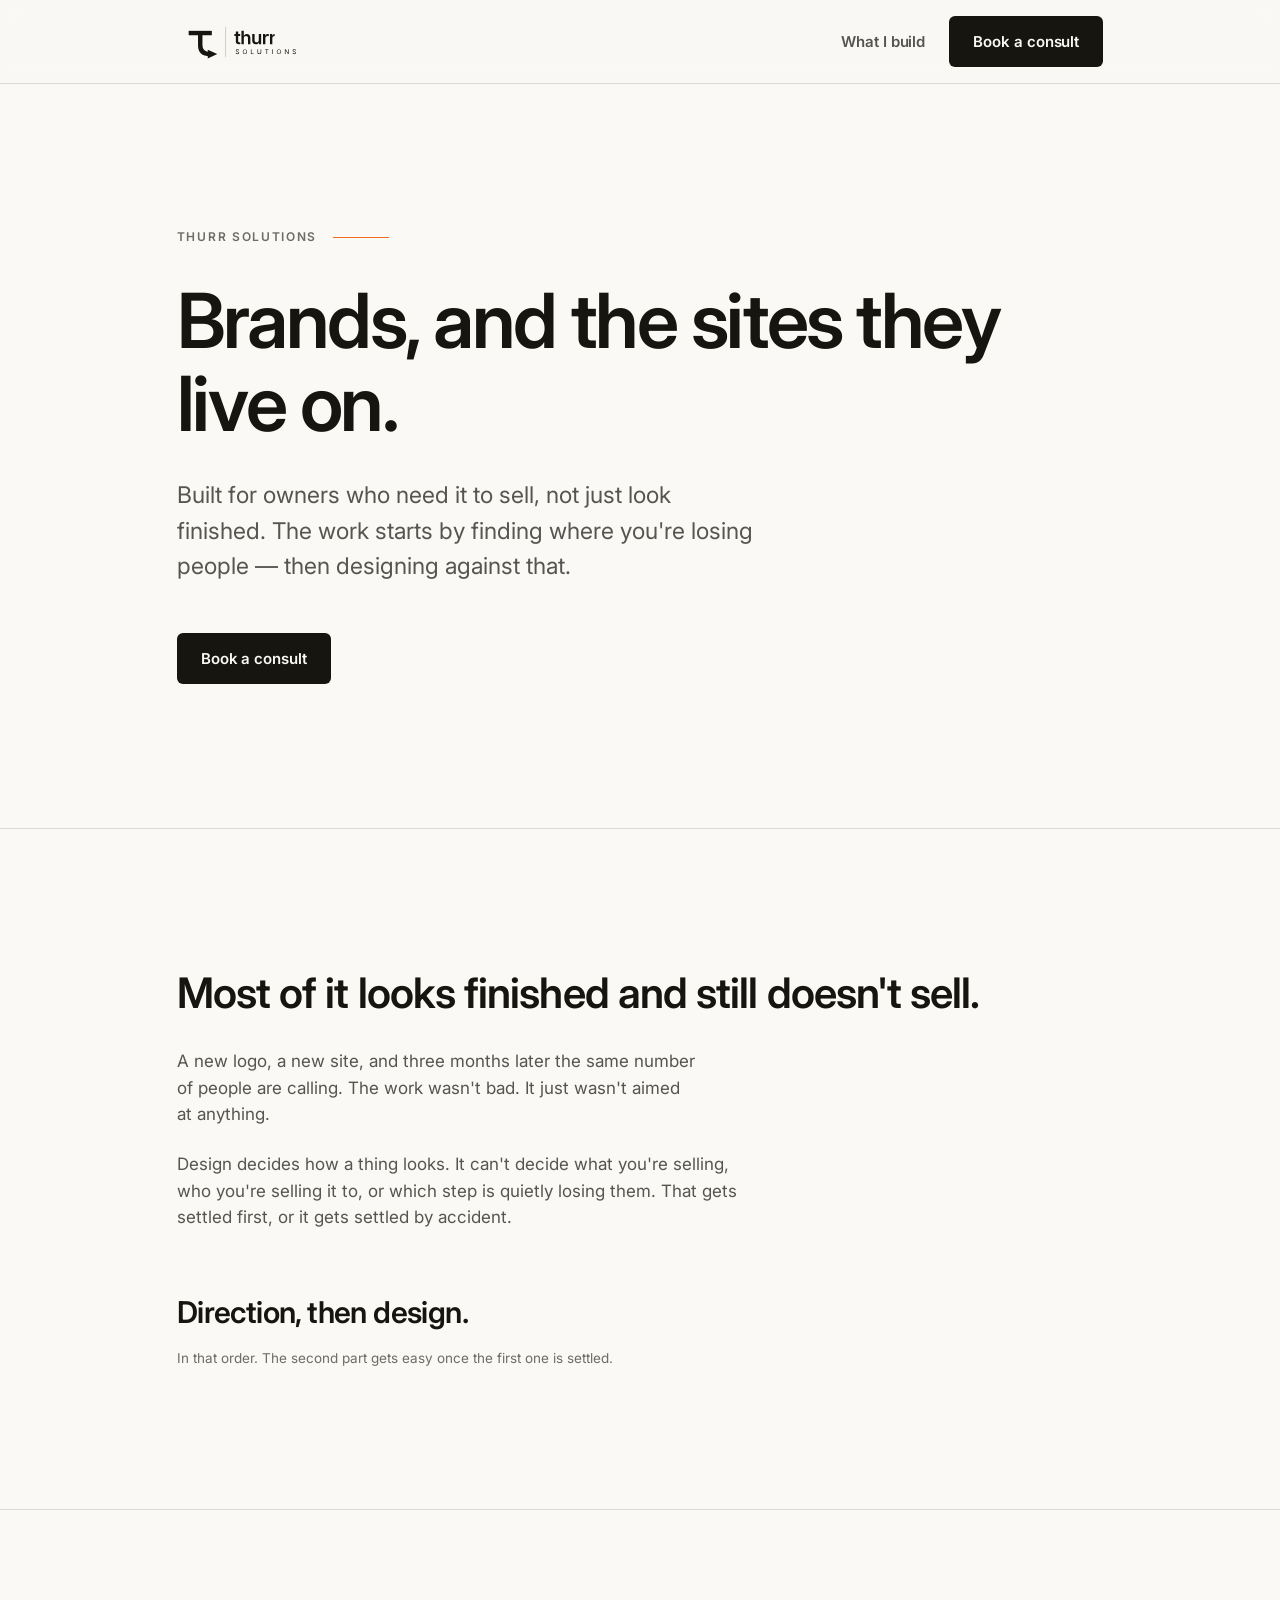
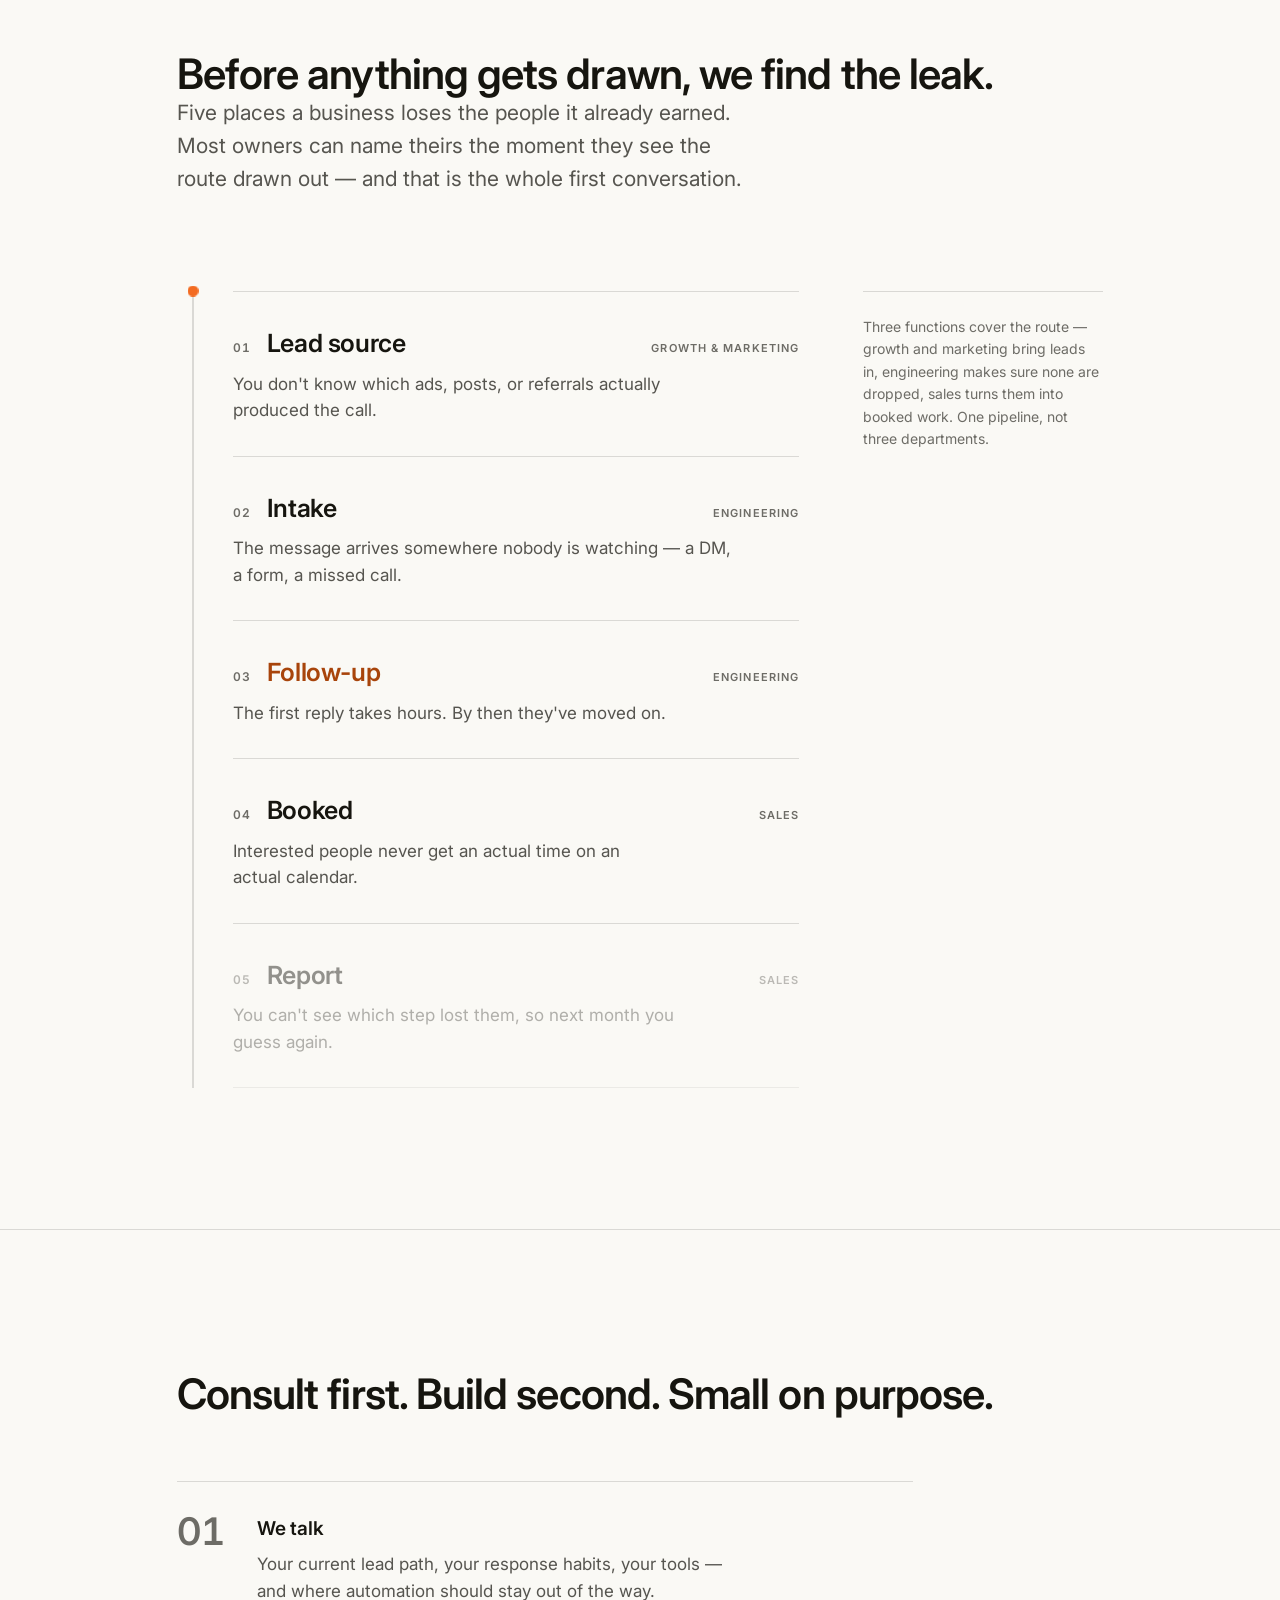
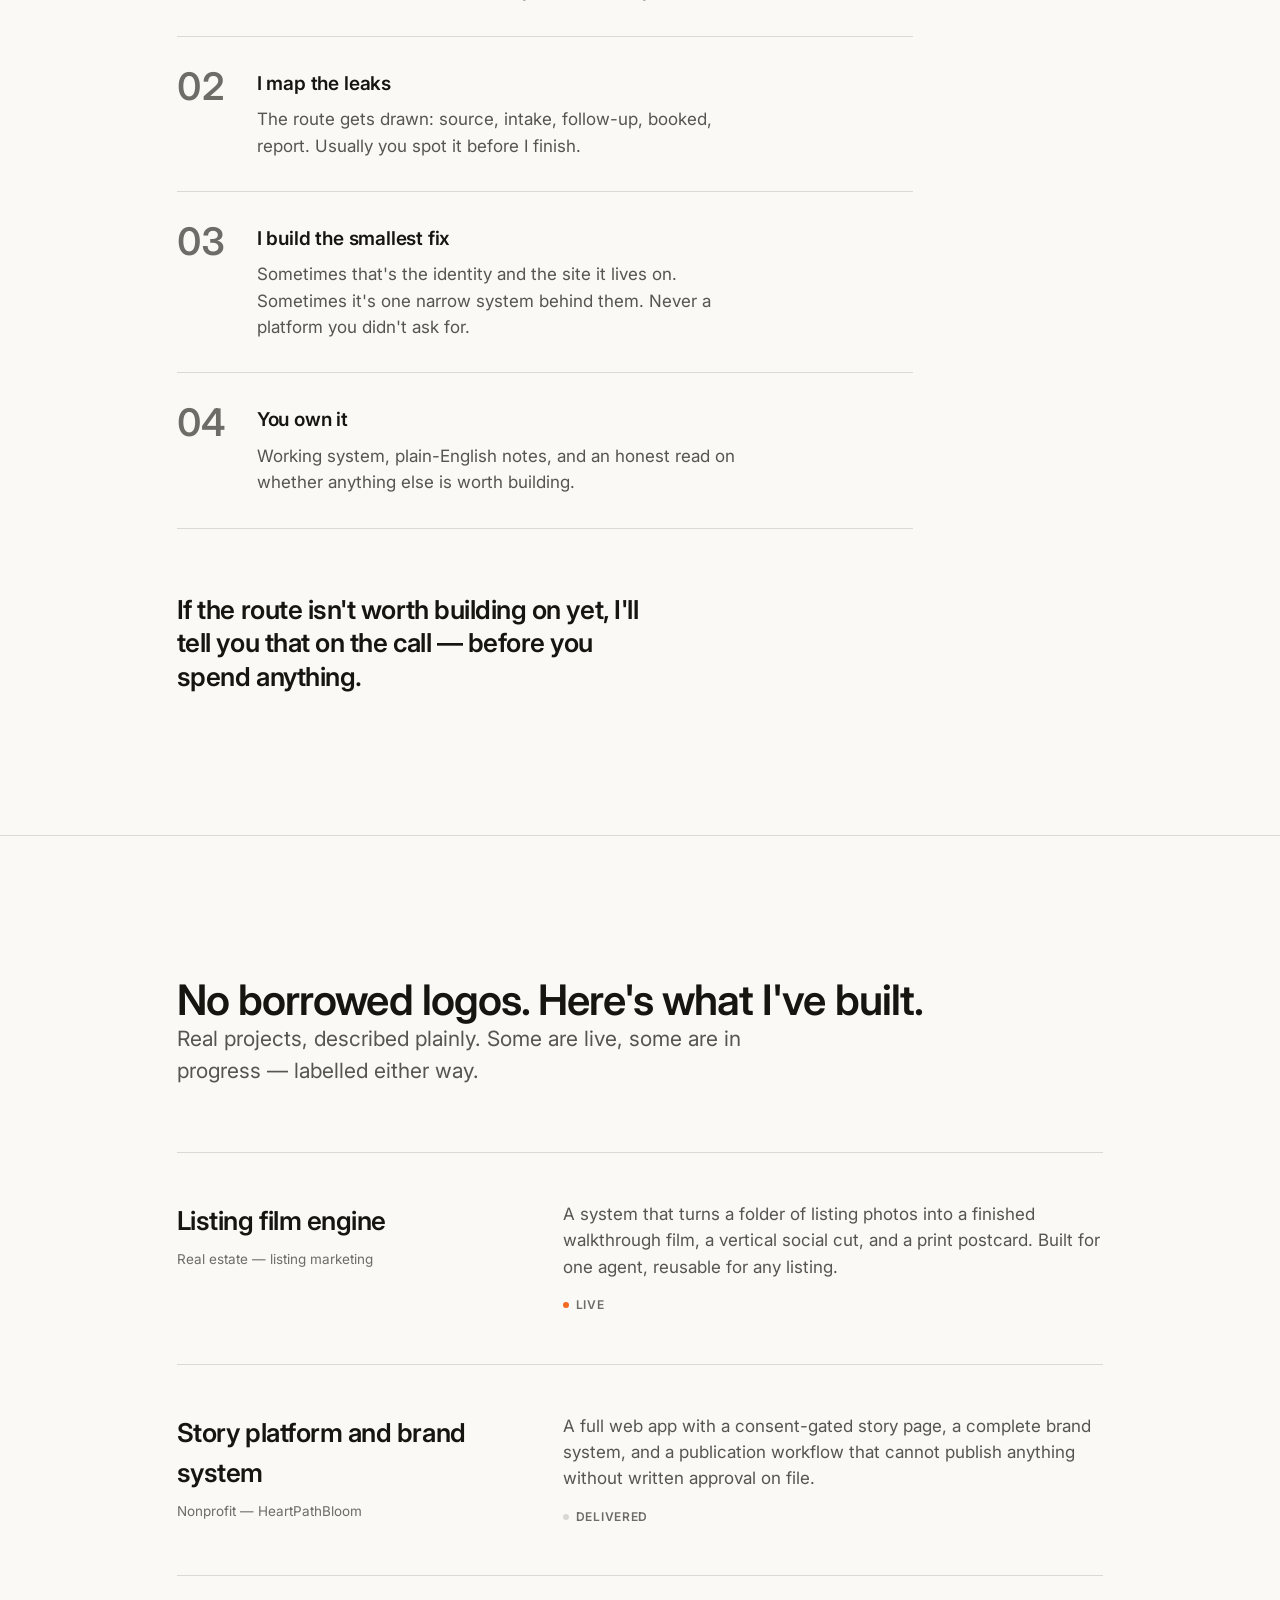
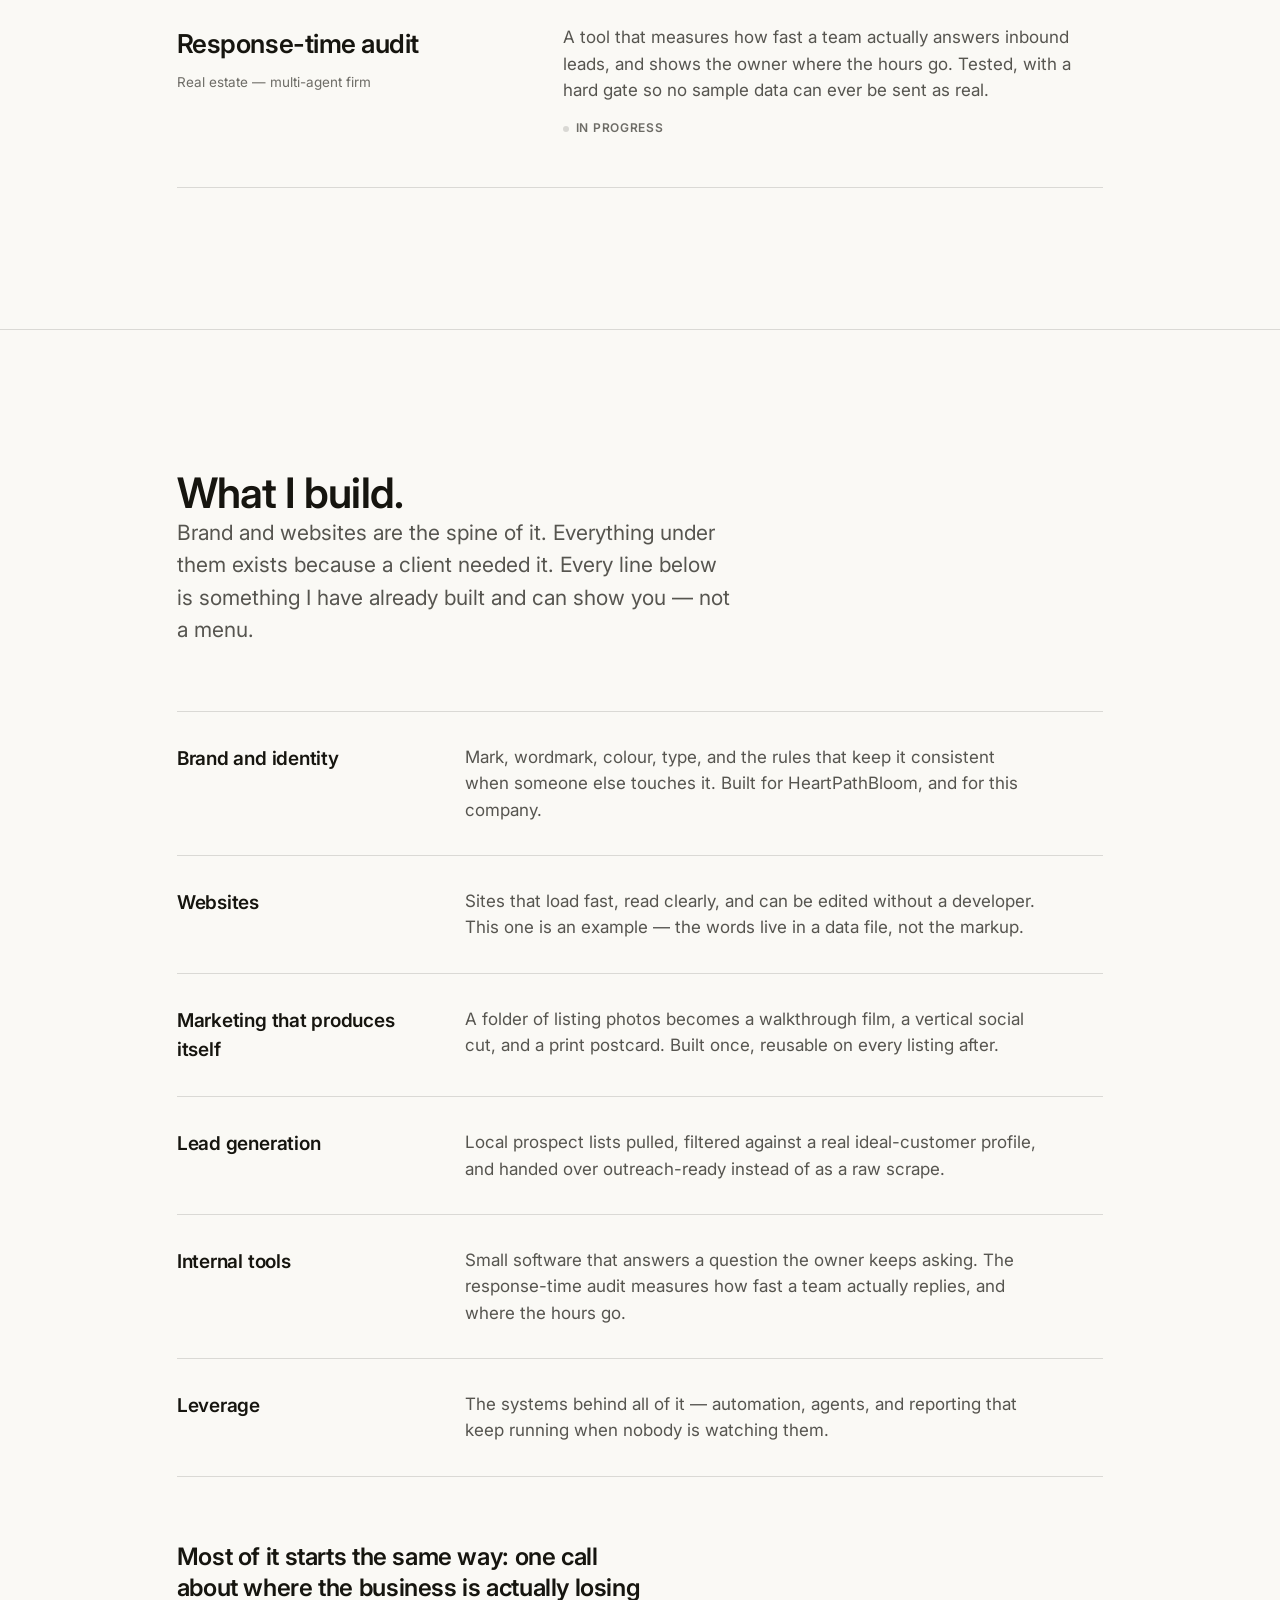
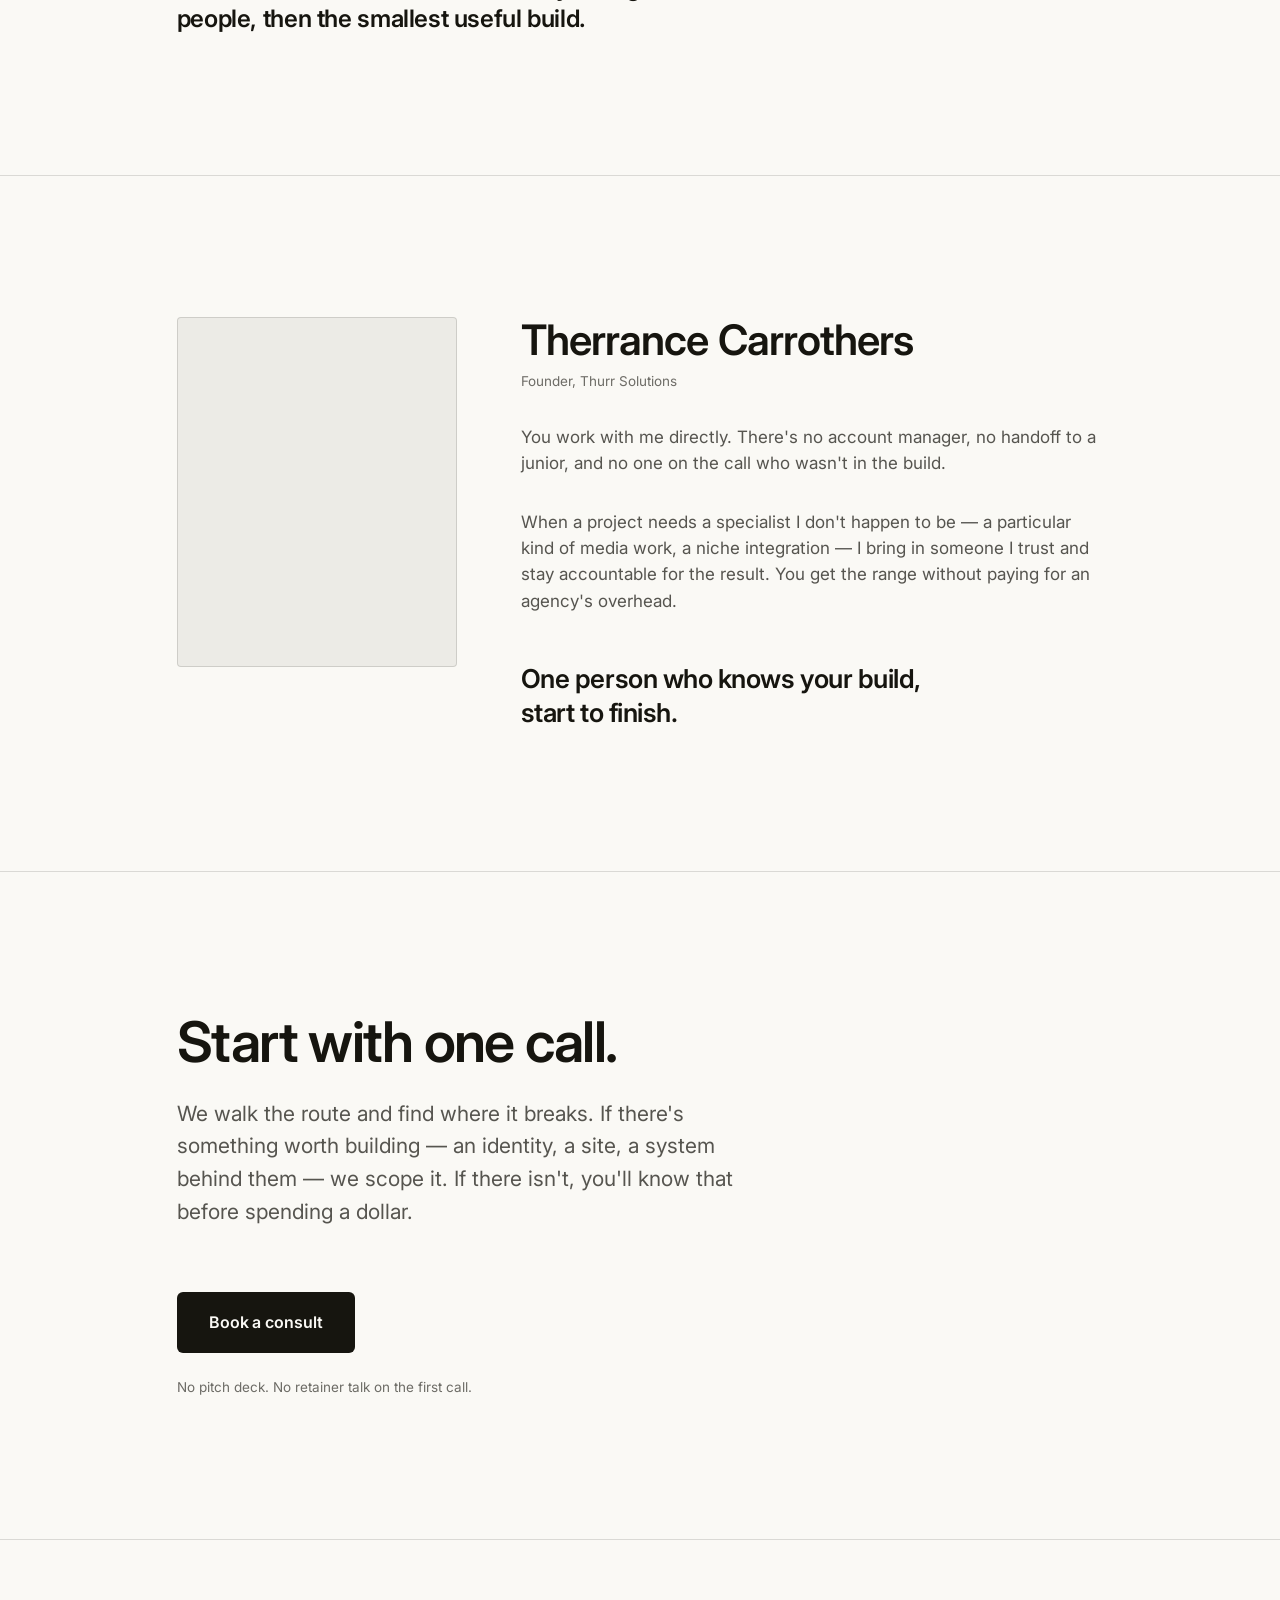
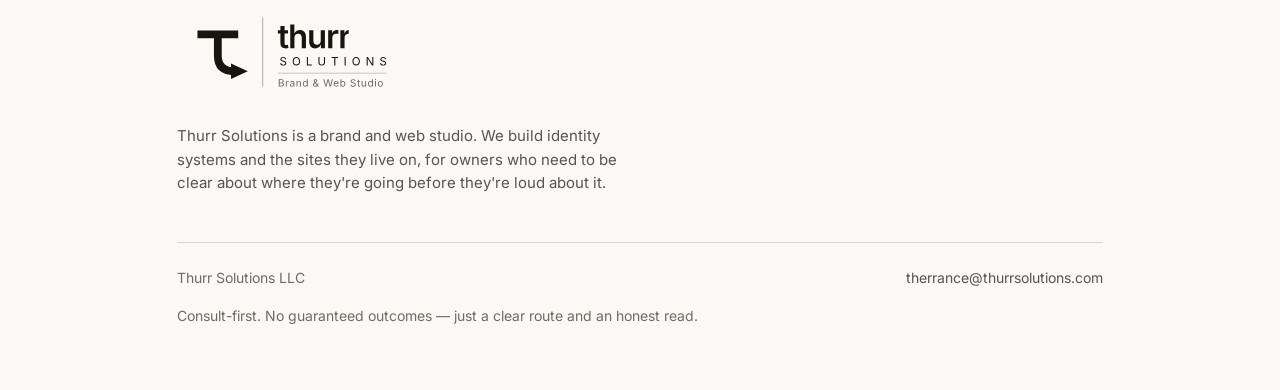
==== index.html @ 7f929ff6 "A11Y + fixes: descriptor opacity, clay text token, portrait placeholder, reveal failsafe Co-Authored" ====
<!doctype html>
<html lang="en">
<head>
<meta charset="utf-8">
<meta name="viewport" content="width=device-width, initial-scale=1">
<title>Thurr Solutions — brand and web studio</title>
<meta name="description" content="We build identity systems and the sites they live on, for owners who need it to sell rather than just look finished. Consult first: we find where the business is losing people, then design against that.">

<link rel="icon" href="assets/favicon.svg" type="image/svg+xml">
<link rel="alternate icon" href="assets/favicon-32.png">
<link rel="apple-touch-icon" href="assets/apple-touch-icon.png">

<meta property="og:title" content="Thurr Solutions">
<meta property="og:description" content="Brands, and the sites they live on. Built for owners who need it to sell, not just look finished.">
<meta property="og:type" content="website">
<meta property="og:url" content="https://thurrsolutions.com">

<link rel="preconnect" href="https://fonts.googleapis.com">
<link rel="preconnect" href="https://fonts.gstatic.com" crossorigin>
<link href="https://fonts.googleapis.com/css2?family=Inter:wght@400;600&amp;display=swap" rel="stylesheet">
<link rel="stylesheet" href="styles.css">
</head>
<body>

<div class="rail" id="rail" aria-hidden="true"></div>

<header class="site-header">
  <div class="wrap">
    <a href="#top" aria-label="Thurr Solutions home">
      <img src="assets/lockup-horizontal.svg" alt="Thurr Solutions">
    </a>
    <nav class="site-nav">
      <a class="nav-link" href="#range">What I build</a>
      <a class="btn" id="nav-cta" href="/consult.html">Book a consult</a>
    </nav>
  </div>
</header>

<main id="top">

  <!-- 1 — HOOK. Above the fold: visible immediately, never gated on motion. -->
  <section class="hook" id="hook">
    <div class="wrap">
      <p class="kicker" id="hook-kicker"></p>
      <h1 class="display" id="hook-headline"></h1>
      <p class="lede" id="hook-sub"></p>
      <a class="btn" id="hook-cta" href="/consult.html"></a>
    </div>
  </section>

  <!-- 2 — COST -->
  <section id="cost">
    <div class="wrap">
      <h2 class="h2 r-fade"></h2>
      <div class="prose" id="cost-body"></div>
      <p class="pull r-fade"></p>
      <p class="pull-note caption r-fade"></p>
    </div>
  </section>

  <!-- 3 — THE ROUTE. Signature interaction: a lead travels the stages and stalls. -->
  <section id="map">
    <div class="wrap">
      <h2 class="h2 r-fade"></h2>
      <p class="lede r-fade" id="map-sub"></p>

      <!-- Editorial device 5, per BrandKit/STUDIO/REFERENCE-EDITORIAL.md: the lens
           runs as a margin note beside the route on wide screens, and falls back
           above it on narrow ones. -->
      <div class="route-spread">
      <div class="route" id="route">
        <div class="route-track" aria-hidden="true">
          <div class="route-line"></div>
          <div class="route-dot" id="dot"><span class="dot-label" id="dot-label"></span></div>
        </div>
        <ol class="stages" id="stages"></ol>
      </div>
        <aside class="lens r-fade" id="map-lens"></aside>
      </div>
    </div>
  </section>

  <!-- 4 — PROCESS. A real sequence, so numbers earn their place. Not cards. -->
  <section id="process">
    <div class="wrap">
      <h2 class="h2 r-fade"></h2>
      <ol class="steps" id="steps"></ol>
      <p class="honest r-fade"></p>
    </div>
  </section>

  <!-- 5 — PROOF. Editorial list, not a card grid. -->
  <section id="proof">
    <div class="wrap">
      <h2 class="h2 r-fade"></h2>
      <p class="lede r-fade" id="proof-sub"></p>
      <div class="proofs" id="proofs"></div>
    </div>
  </section>


  <!-- 5b — RANGE. Definition rows, not a services card grid. -->
  <section id="range">
    <div class="wrap">
      <h2 class="h2 r-fade"></h2>
      <p class="lede r-fade" id="range-sub"></p>
      <dl class="range" id="range-list"></dl>
      <p class="range-close r-fade"></p>
    </div>
  </section>

  <!-- 6 — WHO -->
  <section id="who">
    <div class="wrap">
      <div class="who-grid">
        <div class="portrait r-fade" id="portrait"></div>
        <div id="who-body"></div>
      </div>
    </div>
  </section>

  <!-- 7 — BOOK -->
  <section class="book" id="book">
    <div class="wrap">
      <h2 class="display-sm r-fade"></h2>
      <p class="lede r-fade" id="book-body"></p>
      <a class="btn btn-lg r-fade" id="book-cta" href="#"></a>
      <p class="reassure caption r-fade"></p>
    </div>
  </section>

</main>

<footer class="site-footer">
  <div class="wrap">
    <img class="footer-mark" src="assets/lockup-horizontal-descriptor.svg"
         alt="Thurr Solutions — Brand &amp; Web Studio" width="232" height="97">
    <p class="footer-boiler" id="f-boiler"></p>
    <div class="footer-meta">
      <span id="f-line"></span>
      <a id="f-email" href="#"></a>
      <span id="f-note"></span>
    </div>
  </div>
</footer>

<script type="module" src="main.js"></script>
</body>
</html>
---- styles.css ----
/* ============================================================
   Thurr Solutions — built on _ControlPlane/BrandKit/STUDIO/DESIGN-SYSTEM.md
   Ink leads. Clay is a single accent. Every spacing value is a multiple of 8.
   ============================================================ */

:root {
  --ink: #16150f;
  --paper: #faf9f5;
  --clay: #f36b21;
  /* Clay is 2.87:1 on paper — it fails AA at every text size. --clay stays the
     fill, mark and rule colour; --clay-text is the only clay allowed to BE text
     on paper (5.70:1). On an ink plate the reverse holds: --clay reads 6.04:1
     there and --clay-text drops to 3.05:1, so do not swap these on dark. */
  --clay-text: #A8440B;

  --ink-72: rgba(22, 21, 15, 0.72);
  --ink-62: rgba(22, 21, 15, 0.62);  /* 5.02:1 on paper — clears WCAG AA for 12px text */
  --ink-14: rgba(22, 21, 15, 0.14);
  --ink-06: rgba(22, 21, 15, 0.06);

  --font: "Inter", "Helvetica Neue", Arial, sans-serif;

  --s1: 8px;  --s2: 16px; --s3: 24px; --s4: 32px;
  --s6: 48px; --s8: 64px; --s12: 96px; --s16: 128px;

  --measure: 36rem;               /* ~70ch */
  --edge: clamp(24px, 6vw, 96px);

  --ease: cubic-bezier(0.16, 1, 0.3, 1);   /* ease-out-expo */

  --z-rail: 60;
  --z-header: 50;
}

*, *::before, *::after { box-sizing: border-box; }

html { scroll-behavior: smooth; }
@media (prefers-reduced-motion: reduce) { html { scroll-behavior: auto; } }

body {
  margin: 0;
  background: var(--paper);
  color: var(--ink);
  font-family: var(--font);
  font-size: 17px;
  line-height: 1.55;
  -webkit-font-smoothing: antialiased;
  font-feature-settings: "kern" 1, "liga" 1;
}

h1, h2, h3 { margin: 0; line-height: 1.1; font-weight: 600; text-wrap: balance; }
p { margin: 0; text-wrap: pretty; }
a { color: inherit; }
ol { margin: 0; padding: 0; list-style: none; }

/* ---------- type ---------- */
.display {
  font-size: clamp(38px, 6.4vw, 76px);
  letter-spacing: -0.032em;
  white-space: pre-line;
}
.display-sm { font-size: clamp(32px, 5vw, 56px); letter-spacing: -0.028em; }
.h2 { font-size: clamp(27px, 3.8vw, 42px); letter-spacing: -0.022em; }
.lede { font-size: clamp(18px, 2vw, 21px); color: var(--ink-72); max-width: var(--measure); }
.prose { max-width: var(--measure); color: var(--ink-72); }
.prose p + p { margin-top: var(--s3); }
.caption { font-size: 13.5px; color: var(--ink-62); }

/* The ONE kicker on the page. Brand, not section scaffolding. */
.kicker {
  font-size: 12px; font-weight: 600; letter-spacing: 0.14em;
  text-transform: uppercase; color: var(--ink-62);
  display: flex; align-items: center; gap: var(--s2);
  margin-bottom: var(--s4);
}
.kicker::after { content: ""; height: 1px; width: 56px; background: var(--clay); }

/* ---------- layout ---------- */
.wrap { max-width: 1080px; margin: 0 auto; padding-inline: var(--edge); }
section { padding-block: clamp(80px, 11vw, 152px); }
section + section { border-top: 1px solid var(--ink-14); }

/* ---------- header ---------- */
.site-header {
  position: sticky; top: 0; z-index: var(--z-header);
  background: color-mix(in srgb, var(--paper) 86%, transparent);
  backdrop-filter: blur(10px);
  border-bottom: 1px solid var(--ink-14);
}
.site-header .wrap {
  display: flex; align-items: center; justify-content: space-between;
  padding-block: var(--s2);
}
/* Lockup minimum is 120px wide per brand-guidelines; height follows the ratio. */
.site-header img { width: 132px; height: auto; display: block; }
.site-nav { display: flex; align-items: center; gap: var(--s3); }
.nav-link {
  font-size: 15px; font-weight: 600; letter-spacing: -0.005em;
  text-decoration: none; color: var(--ink-72);
  transition: color 0.2s var(--ease);
}
.nav-link:hover { color: var(--ink); }
/* Below 560px the label crowds the lockup; the CTA alone is the priority. */
@media (max-width: 560px) { .nav-link { display: none; } }
@media (max-width: 480px) { .site-header img { width: 120px; } }

/* ---------- buttons ---------- */
.btn {
  display: inline-block;
  background: var(--ink); color: var(--paper);
  padding: 14px var(--s3);
  border-radius: 6px;
  text-decoration: none;
  font-weight: 600; font-size: 15px; letter-spacing: -0.005em;
  transition: transform 0.2s var(--ease), opacity 0.2s var(--ease);
}
.btn:hover { opacity: 0.9; transform: translateY(-1px); }
.btn-lg { padding: 18px var(--s4); font-size: 16px; }

/* ---------- 1 hook ---------- */
.hook { padding-block: clamp(88px, 16vh, 168px); border-top: none; }
.hook .display { margin-bottom: var(--s4); max-width: 18ch; }
.hook .lede { margin-bottom: var(--s6); font-size: clamp(19px, 2.3vw, 23px); }

/* ---------- 2 cost ---------- */
#cost .prose { margin-top: var(--s4); }
.pull {
  margin-top: var(--s8);
  font-size: clamp(22px, 3vw, 30px);
  font-weight: 600; letter-spacing: -0.02em; line-height: 1.25;
  max-width: 24ch;
}
.pull-note { margin-top: var(--s2); }

/* ---------- 3 the route — signature interaction ---------- */
.route { position: relative; margin-top: var(--s12); padding-left: 56px; }
.route-track { position: absolute; left: 15px; top: 0; bottom: 0; width: 2px; }
.route-line { position: absolute; inset: 0; background: var(--ink-14); }
.route-dot {
  position: absolute; left: 50%; top: 0;
  width: 11px; height: 11px; border-radius: 50%;
  background: var(--clay);
  translate: -50% -50%;
  will-change: top;
}
.dot-label {
  position: absolute; left: 20px; top: 50%; translate: 0 -50%;
  white-space: nowrap;
  font-size: 12px; font-weight: 600; letter-spacing: 0.02em;
  color: var(--clay-text);
  opacity: 0; transition: opacity 0.35s var(--ease);
}
.route-dot[data-stalled="true"] .dot-label { opacity: 1; }

.stage {
  padding-block: var(--s4);
  border-bottom: 1px solid var(--ink-14);
  opacity: 1;
  transition: opacity 0.5s var(--ease);
}
.stage:first-child { border-top: 1px solid var(--ink-14); }
/* Editorial device 5 — the margin note. Stacked by default so narrow screens and
   any layout failure still read top-to-bottom; the two-column spread is an
   enhancement that only applies where there is genuinely room for it. */
.lens {
  margin-top: var(--s3);
  max-width: 46rem;
  color: var(--ink-72);
  font-size: 16px;
  padding-top: var(--s3);
  border-top: 1px solid var(--ink-14);
}
@media (min-width: 1040px) {
  .route-spread {
    display: grid;
    grid-template-columns: minmax(0, 1fr) 15rem;
    gap: var(--s8);
    align-items: start;
  }
  .route-spread .lens {
    margin-top: var(--s12);
    font-size: 14px;
    line-height: 1.6;
    color: var(--ink-62);
    position: sticky;
    top: 96px;   /* clears the sticky header */
  }
}
.stage-head { display: flex; align-items: baseline; gap: var(--s2); flex-wrap: wrap; }
.stage .fn {
  font-size: 11px; font-weight: 600; letter-spacing: 0.1em; text-transform: uppercase;
  color: var(--ink-62); margin-left: auto; white-space: nowrap;
}
@media (max-width: 560px) { .stage .fn { margin-left: 0; width: 100%; margin-top: 2px; } }
.stage .n {
  font-size: 12px; font-weight: 600; letter-spacing: 0.08em;
  color: var(--ink-62); font-variant-numeric: tabular-nums;
}
.stage .name { font-size: clamp(20px, 2.4vw, 25px); font-weight: 600; letter-spacing: -0.015em; }
.stage .leak { margin-top: var(--s1); color: var(--ink-72); max-width: 46ch; }
.stage[data-leak="true"] .name { color: var(--clay-text); }

/* ---------- 4 process — a real sequence, so numbers earn it. Not cards. ---------- */
.steps { margin-top: var(--s8); max-width: 46rem; }
.step {
  display: grid; grid-template-columns: 3.5rem 1fr; gap: var(--s3);
  padding-block: var(--s4);
  border-top: 1px solid var(--ink-14);
  align-items: start;
}
.step:last-child { border-bottom: 1px solid var(--ink-14); }
.step .n {
  font-size: clamp(28px, 3.4vw, 38px); font-weight: 600;
  letter-spacing: -0.03em; color: var(--ink-62);   /* was --ink-14: 1.34:1, invisible to low vision */
  font-variant-numeric: tabular-nums; line-height: 0.9;
}
.step .name { font-size: 19px; font-weight: 600; letter-spacing: -0.01em; }
.step .body { margin-top: var(--s1); color: var(--ink-72); max-width: 44ch; }
.honest {
  margin-top: var(--s8);
  font-size: clamp(20px, 2.6vw, 26px); font-weight: 600;
  letter-spacing: -0.018em; line-height: 1.3; max-width: 28ch;
}

/* ---------- 5 proof — editorial rows, not a card grid ---------- */
.proofs { margin-top: var(--s8); }
.proof {
  display: grid; grid-template-columns: 1fr minmax(0, 1.6fr);
  gap: var(--s3) var(--s6);
  padding-block: var(--s6);
  border-top: 1px solid var(--ink-14);
}
.proof:last-child { border-bottom: 1px solid var(--ink-14); }
@media (max-width: 760px) { .proof { grid-template-columns: 1fr; gap: var(--s2); } }
.proof .title { font-size: clamp(21px, 2.4vw, 26px); font-weight: 600; letter-spacing: -0.018em; }
.proof .client { margin-top: var(--s1); font-size: 13.5px; color: var(--ink-62); }
.proof .body { color: var(--ink-72); max-width: 52ch; }
.proof .status {
  margin-top: var(--s2); display: inline-flex; align-items: center; gap: 7px;
  font-size: 12px; font-weight: 600; letter-spacing: 0.06em; text-transform: uppercase;
  color: var(--ink-62);
}
.proof .status::before {
  content: ""; width: 6px; height: 6px; border-radius: 50%; background: var(--ink-14);
}
.proof[data-live="true"] .status::before { background: var(--clay); }

/* ---------- 5b range — definition rows, deliberately not cards ---------- */
.range { margin-top: var(--s8); margin-bottom: 0; }
.range-row {
  display: grid; grid-template-columns: minmax(180px, 15rem) 1fr;
  gap: var(--s3) var(--s6);
  padding-block: var(--s4);
  border-top: 1px solid var(--ink-14);
}
.range-row:last-child { border-bottom: 1px solid var(--ink-14); }
@media (max-width: 760px) { .range-row { grid-template-columns: 1fr; gap: var(--s1); } }
.range-name { font-size: 19px; font-weight: 600; letter-spacing: -0.012em; margin: 0; }
.range-body { margin: 0; color: var(--ink-72); max-width: 52ch; }
.range-close {
  margin-top: var(--s8);
  font-size: clamp(19px, 2.4vw, 24px); font-weight: 600;
  letter-spacing: -0.016em; line-height: 1.3; max-width: 30ch;
}

/* ---------- 6 who ---------- */
.who-grid {
  display: grid; gap: var(--s8);
  grid-template-columns: minmax(200px, 280px) 1fr;
  align-items: start;
}
@media (max-width: 760px) { .who-grid { grid-template-columns: 1fr; gap: var(--s6); } }
.portrait {
  aspect-ratio: 4 / 5; width: 100%;
  border: 1px solid var(--ink-14); border-radius: 4px;
  background: var(--ink-06);
  display: grid; place-items: center; text-align: center;
  overflow: hidden;
}
.portrait img { width: 100%; height: 100%; object-fit: cover; display: block; }
.portrait .ph { padding: var(--s3); }
.pledge {
  margin-top: var(--s6);
  font-size: clamp(20px, 2.6vw, 26px); font-weight: 600;
  letter-spacing: -0.018em; line-height: 1.3; max-width: 24ch;
}

/* ---------- 7 book ---------- */
.book .lede { margin-top: var(--s3); }
.book .btn { margin-top: var(--s8); }
.book .reassure { margin-top: var(--s3); }

/* ---------- footer ---------- */
.site-footer {
  border-top: 1px solid var(--ink-14);
  padding-block: var(--s8);
  font-size: 14px; color: var(--ink-62);
}
/* 232px clears the 200px descriptor minimum in brand-guidelines. The header
   lockup is 132px, which is why the header uses the base lockup instead. */
.footer-mark { width: 232px; height: auto; display: block; }
.footer-boiler {
  margin-top: var(--s3);
  max-width: 52ch;
  color: var(--ink-72);
  font-size: 15px;
}
.footer-meta {
  display: flex; flex-wrap: wrap; gap: var(--s2) var(--s6);
  justify-content: space-between; align-items: baseline;
  margin-top: var(--s6);
  padding-top: var(--s3);
  border-top: 1px solid var(--ink-14);
}
.footer-meta a { color: var(--ink-72); text-decoration: none; }
.footer-meta a:hover { color: var(--ink); }

/* ============================================================
   MOTION
   Reveals ENHANCE an already-visible default: nothing is gated on
   a class unless the script is alive, so a throttled tab or a
   headless render still ships the full page. Entrances differ by
   what they reveal — a uniform fade-up everywhere is the tell.
   ============================================================ */

.motion .r-fade { opacity: 0; transform: translateY(14px); }
.motion .r-fade.in {
  opacity: 1; transform: none;
  transition: opacity 0.55s var(--ease), transform 0.55s var(--ease);
}

/* Stages never fade — the travelling dot is their motion. */
.motion .stage { opacity: 0.45; }
.motion .stage[data-seen="true"] { opacity: 1; }

/* Steps stagger within their own list. */
.motion .step { opacity: 0; transform: translateY(10px); }
.motion .step.in {
  opacity: 1; transform: none;
  transition: opacity 0.5s var(--ease), transform 0.5s var(--ease);
  transition-delay: calc(var(--i, 0) * 70ms);
}

/* Proof rows crossfade rather than slide. */
.motion .proof { opacity: 0; }
.motion .proof.in { opacity: 1; transition: opacity 0.6s var(--ease); }

.rail {
  position: fixed; left: 0; top: 0; height: 2px; width: 100%;
  background: var(--clay); z-index: var(--z-rail);
  transform: scaleX(0); transform-origin: 0 50%;
  will-change: transform;
}

@media (prefers-reduced-motion: reduce) {
  .motion .r-fade,
  .motion .step,
  .motion .proof { opacity: 1 !important; transform: none !important; transition: none !important; }
  .motion .stage { opacity: 1 !important; }
  .route-dot, .rail { display: none; }
}

/* ============================================================
   CONSULT PAGE
   ============================================================ */
.consult-page { padding-block: clamp(56px, 9vw, 104px); }
.consult-mark { display: block; margin-bottom: var(--s6); }
.consult-page .display-sm { max-width: 14ch; }
.consult-page .lede { margin-top: var(--s3); }

.consult-form { margin-top: var(--s12); max-width: 34rem; }
.field { margin-bottom: var(--s6); border: 0; padding: 0; }
.field-row { display: grid; grid-template-columns: 1fr 1fr; gap: var(--s3); }
@media (max-width: 560px) { .field-row { grid-template-columns: 1fr; gap: 0; } }

.label {
  display: block; margin-bottom: var(--s1);
  font-size: 15px; font-weight: 600; letter-spacing: -0.005em;
  padding: 0;
}
.optional { font-weight: 400; color: var(--ink-62); }
.hint { font-size: 14px; color: var(--ink-62); margin-bottom: var(--s2); max-width: 46ch; }

input[type="text"], input[type="email"], textarea {
  width: 100%; font: inherit; font-size: 16px; color: var(--ink);
  background: var(--paper);
  border: 1px solid var(--ink-14); border-radius: 6px;
  padding: 12px var(--s2);
  transition: border-color 0.15s var(--ease), box-shadow 0.15s var(--ease);
}
input::placeholder, textarea::placeholder { color: var(--ink-62); }
input:focus-visible, textarea:focus-visible {
  outline: none; border-color: var(--ink);
  box-shadow: 0 0 0 3px rgba(243, 107, 33, 0.22);
}
textarea { resize: vertical; min-height: 84px; }

/* duration — a segmented choice, not a card grid */
.choices { display: grid; }
.choice {
  display: flex; align-items: flex-start; gap: var(--s2);
  padding: var(--s3);
  border: 1px solid var(--ink-14);
  cursor: pointer;
  transition: background 0.15s var(--ease), border-color 0.15s var(--ease);
}
.choice:first-of-type { border-radius: 6px 6px 0 0; }
.choice:last-of-type { border-radius: 0 0 6px 6px; }
.choice + .choice { border-top: 0; }
.choice:hover { background: var(--ink-06); }
.choice input { margin-top: 3px; accent-color: var(--clay); width: 17px; height: 17px; }
.choice-body { display: block; }
.choice-time { display: block; font-weight: 600; font-size: 17px; }
.choice-note { display: block; font-size: 14px; color: var(--ink-72); margin-top: 2px; }
.choice:has(input:checked) { border-color: var(--ink); background: var(--ink-06); }
.choice:has(input:checked) + .choice { border-top-color: var(--ink); }
.choice:has(input:focus-visible) { box-shadow: 0 0 0 3px rgba(243, 107, 33, 0.22); }

.form-note { margin-top: var(--s3); max-width: 42ch; }
.hp { position: absolute; left: -9999px; }

/* thanks page */
.thanks { padding-block: clamp(88px, 16vh, 176px); }
.thanks .lede { margin-top: var(--s3); }
.thanks .btn { margin-top: var(--s8); }

/* booking — Google appointment schedule when configured, form until then */
.booking-slot { margin-top: var(--s12); }
.booking-frame {
  width: 100%; min-height: 640px; border: 1px solid var(--ink-14);
  border-radius: 6px; background: var(--paper);
}
@media (max-width: 560px) { .booking-frame { min-height: 720px; } }

/* booking options — one page, one link per length */
.booking-intro { margin-top: var(--s6); }
.booking-options { margin-top: var(--s6); }
.booking-option {
  display: grid;
  grid-template-columns: 5.5rem 1fr auto;
  align-items: center; gap: var(--s3);
  padding: var(--s4) var(--s3);
  border: 1px solid var(--ink-14);
  text-decoration: none; color: inherit;
  transition: background 0.15s var(--ease), border-color 0.15s var(--ease);
}
.booking-option:first-child { border-radius: 6px 6px 0 0; }
.booking-option:last-child { border-radius: 0 0 6px 6px; }
.booking-option + .booking-option { border-top: 0; }
.booking-option:hover, .booking-option:focus-visible {
  background: var(--ink-06); border-color: var(--ink); outline: none;
}
.booking-option:hover + .booking-option { border-top-color: var(--ink); }
.booking-time { font-size: 19px; font-weight: 600; letter-spacing: -0.012em; }
.booking-note { color: var(--ink-72); font-size: 15px; }
.booking-go { font-size: 14px; font-weight: 600; color: var(--ink-62); white-space: nowrap; }
.booking-option:hover .booking-go { color: var(--ink); }
.booking-option[data-recommended="true"] .booking-time { color: var(--clay-text); }
.booking-option[data-pending="true"] { cursor: pointer; }
@media (max-width: 560px) {
  .booking-option { grid-template-columns: 1fr; gap: var(--s1); padding: var(--s3); }
  .booking-go { margin-top: var(--s1); }
}
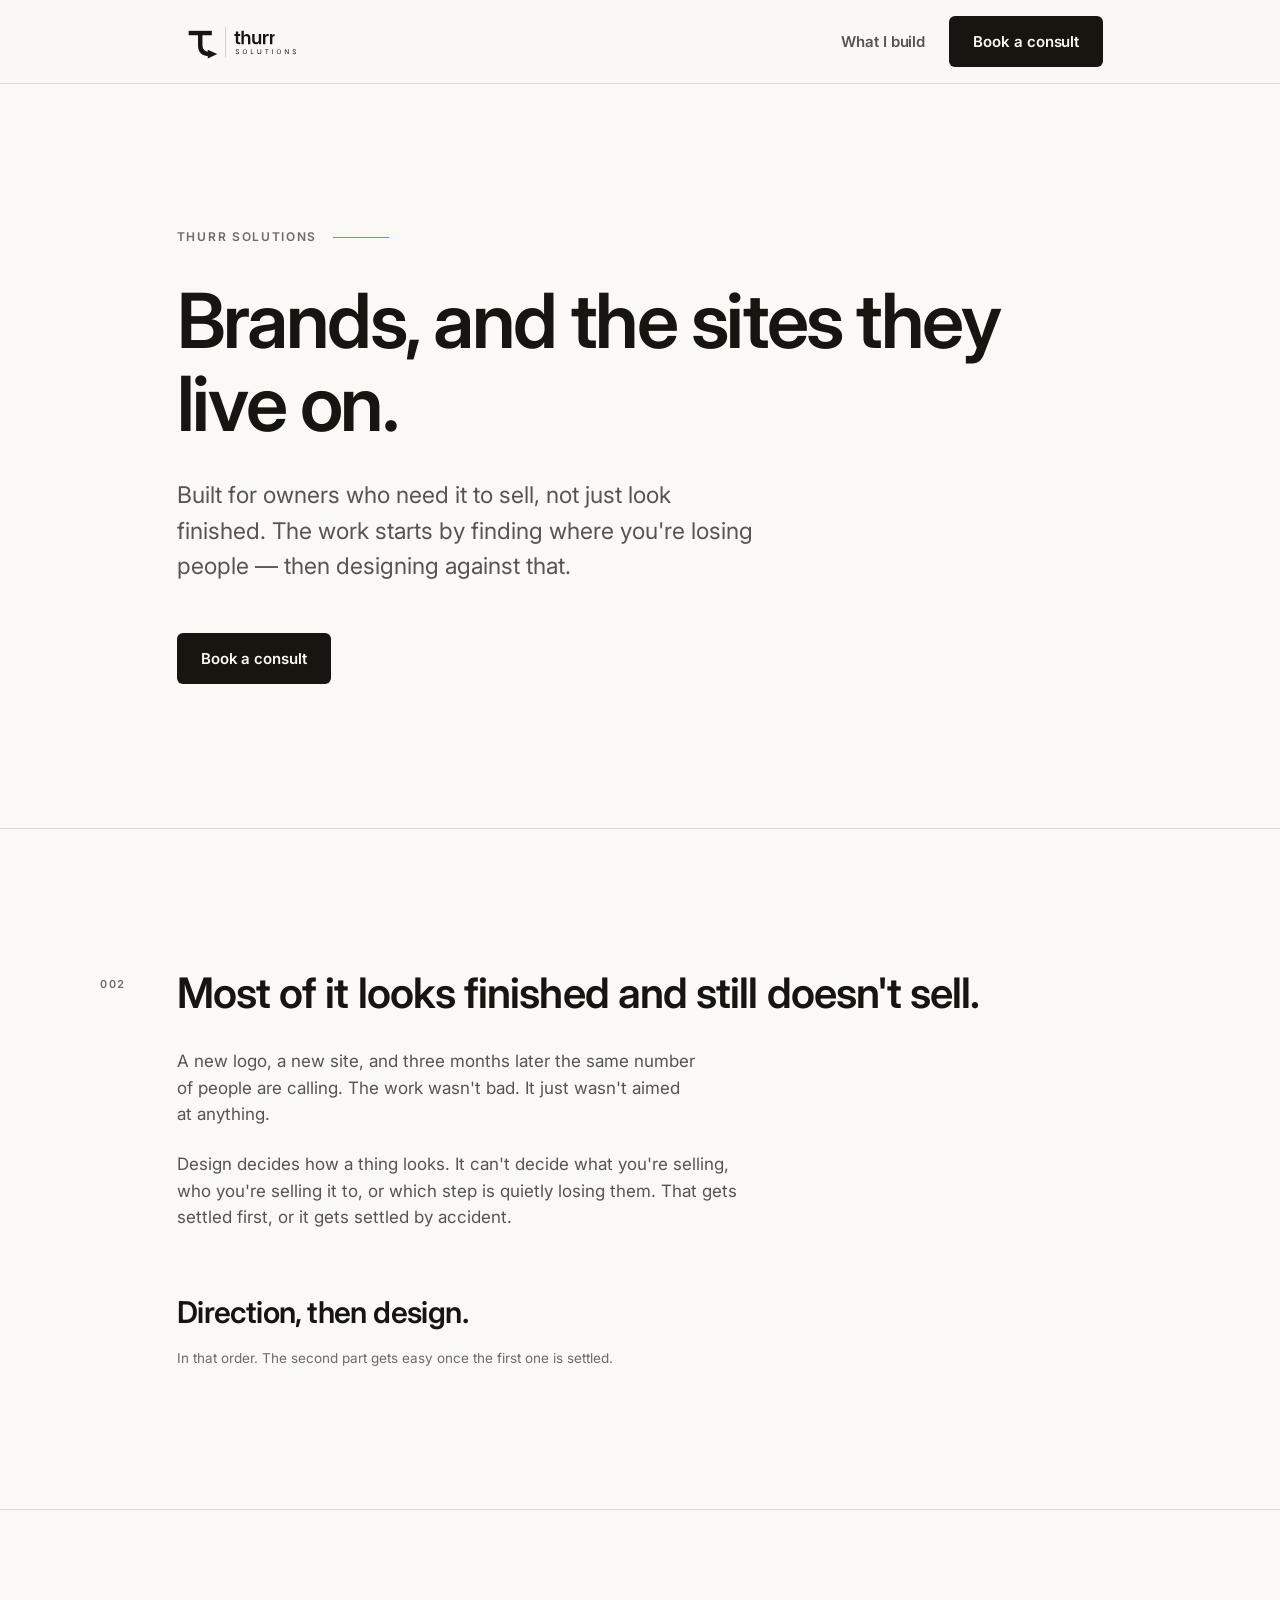
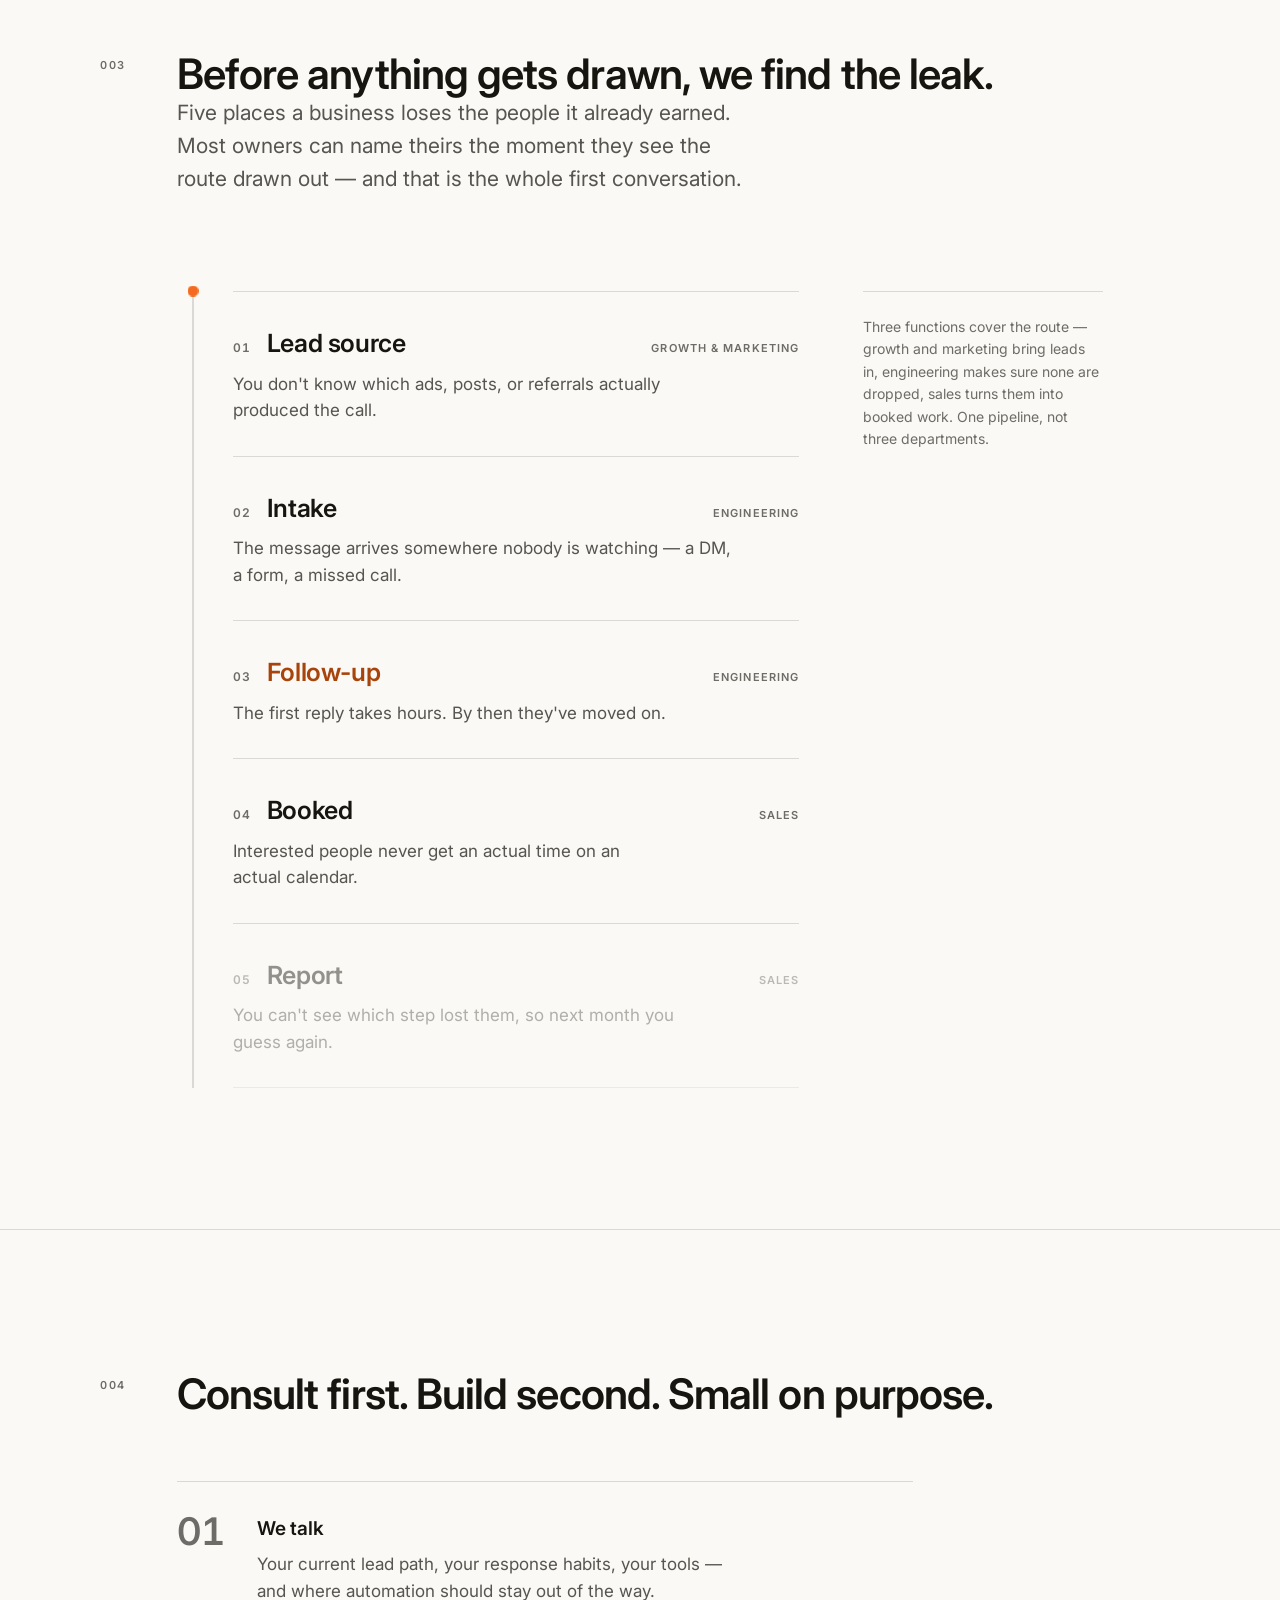
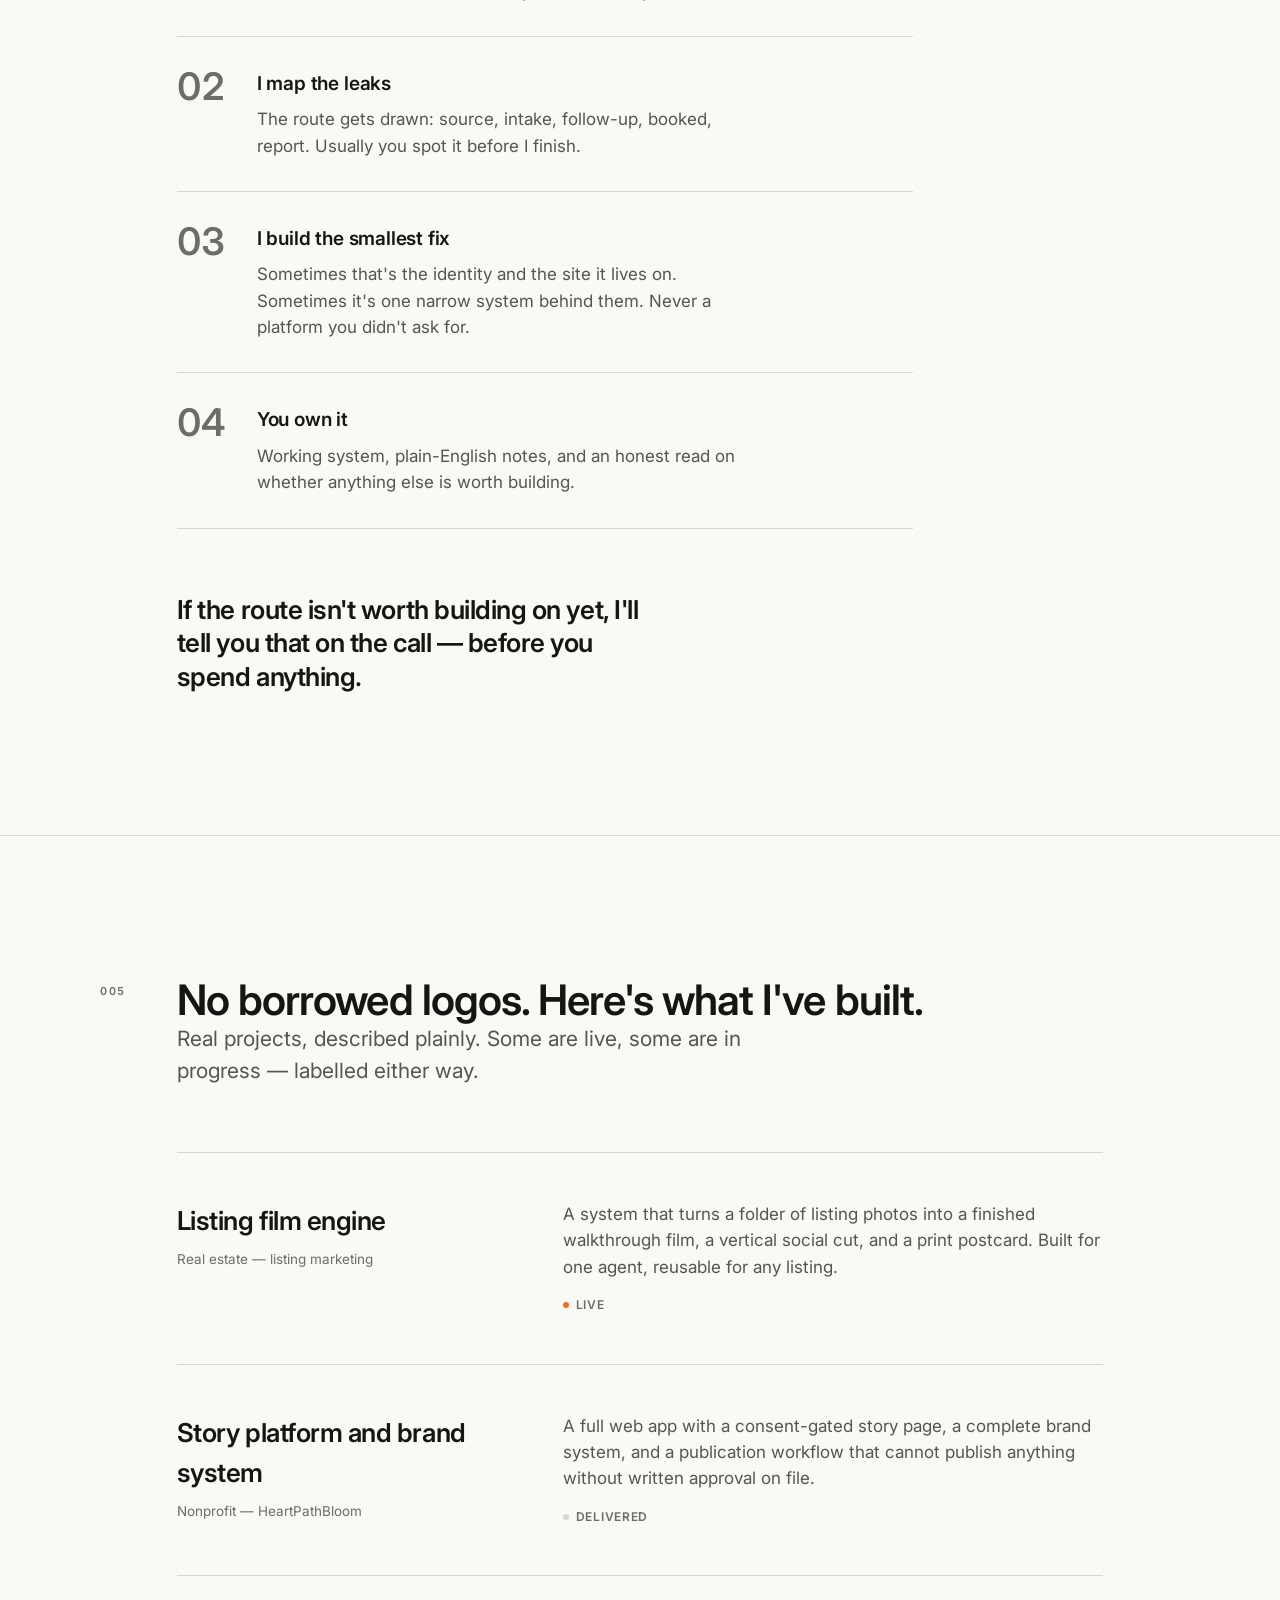
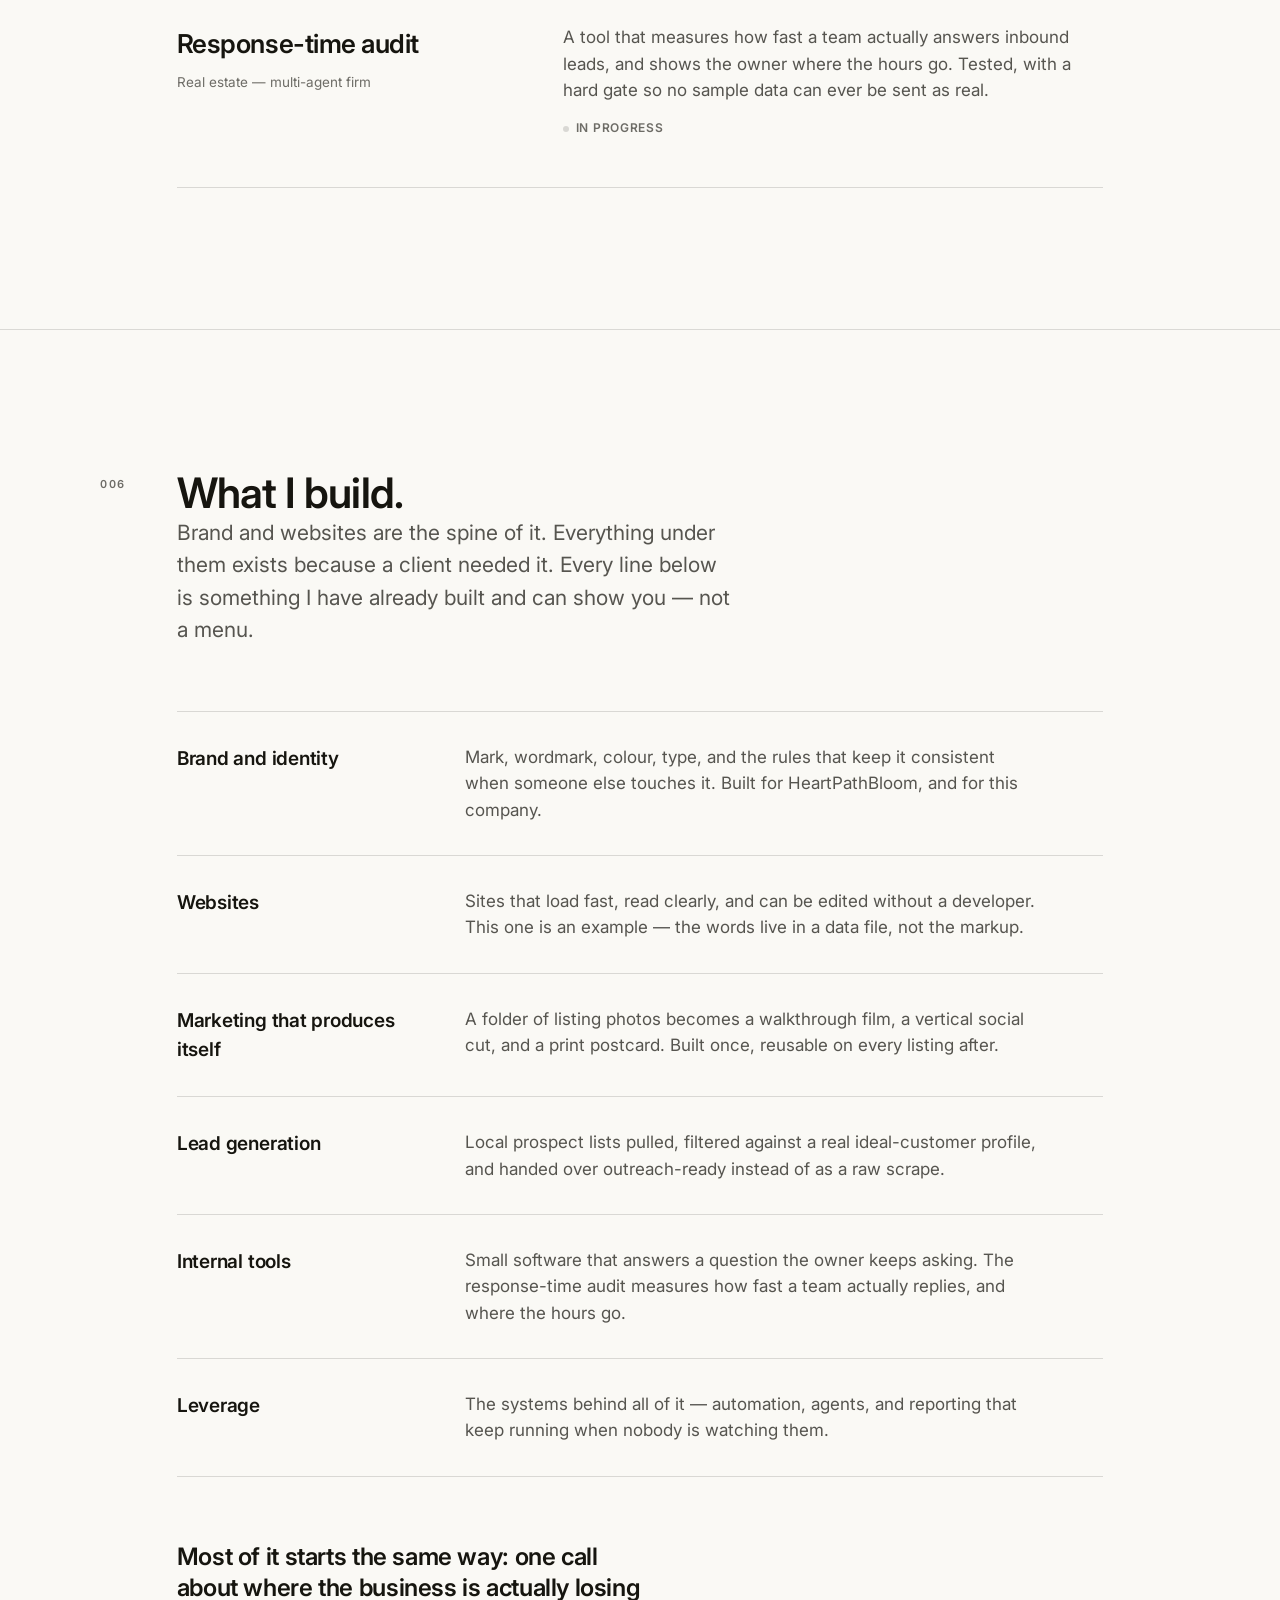
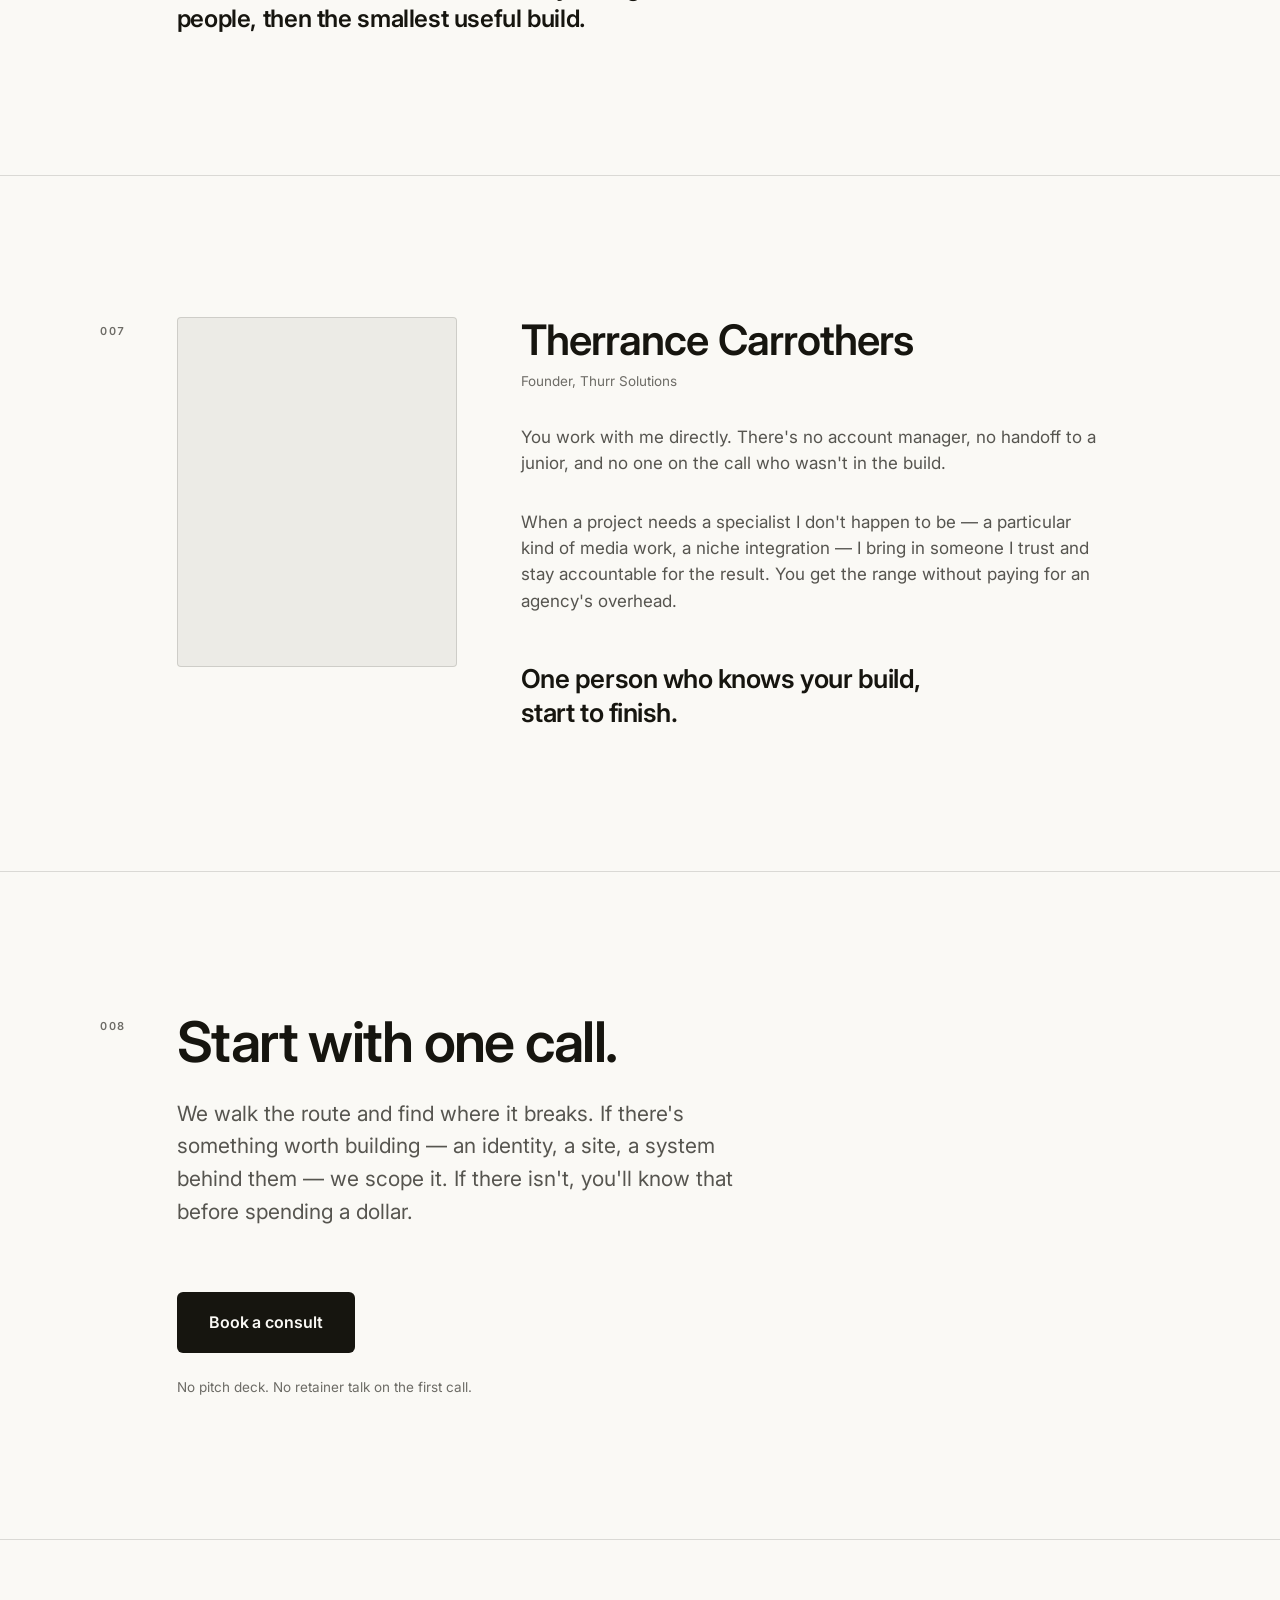
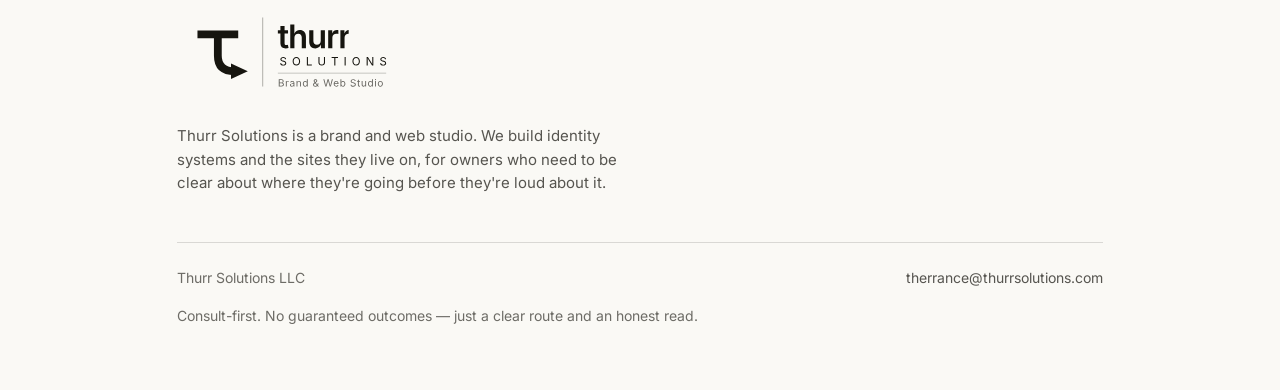
==== commit d841a2a3: "SITE: run the section index as a margin note Editorial device 1 (marginal metadata) from the brand k" ====
--- a/index.html
+++ b/index.html
@@ -51,6 +51,7 @@
   <!-- 2 — COST -->
   <section id="cost">
     <div class="wrap">
+      <span class="sec-index" aria-hidden="true">002</span>
       <h2 class="h2 r-fade"></h2>
       <div class="prose" id="cost-body"></div>
       <p class="pull r-fade"></p>
@@ -61,6 +62,7 @@
   <!-- 3 — THE ROUTE. Signature interaction: a lead travels the stages and stalls. -->
   <section id="map">
     <div class="wrap">
+      <span class="sec-index" aria-hidden="true">003</span>
       <h2 class="h2 r-fade"></h2>
       <p class="lede r-fade" id="map-sub"></p>
 
@@ -83,6 +85,7 @@
   <!-- 4 — PROCESS. A real sequence, so numbers earn their place. Not cards. -->
   <section id="process">
     <div class="wrap">
+      <span class="sec-index" aria-hidden="true">004</span>
       <h2 class="h2 r-fade"></h2>
       <ol class="steps" id="steps"></ol>
       <p class="honest r-fade"></p>
@@ -92,6 +95,7 @@
   <!-- 5 — PROOF. Editorial list, not a card grid. -->
   <section id="proof">
     <div class="wrap">
+      <span class="sec-index" aria-hidden="true">005</span>
       <h2 class="h2 r-fade"></h2>
       <p class="lede r-fade" id="proof-sub"></p>
       <div class="proofs" id="proofs"></div>
@@ -99,9 +103,10 @@
   </section>
 
 
-  <!-- 5b — RANGE. Definition rows, not a services card grid. -->
+  <!-- 6 — RANGE. Definition rows, not a services card grid. -->
   <section id="range">
     <div class="wrap">
+      <span class="sec-index" aria-hidden="true">006</span>
       <h2 class="h2 r-fade"></h2>
       <p class="lede r-fade" id="range-sub"></p>
       <dl class="range" id="range-list"></dl>
@@ -109,9 +114,10 @@
     </div>
   </section>
 
-  <!-- 6 — WHO -->
+  <!-- 7 — WHO -->
   <section id="who">
     <div class="wrap">
+      <span class="sec-index" aria-hidden="true">007</span>
       <div class="who-grid">
         <div class="portrait r-fade" id="portrait"></div>
         <div id="who-body"></div>
@@ -119,9 +125,10 @@
     </div>
   </section>
 
-  <!-- 7 — BOOK -->
+  <!-- 8 — BOOK -->
   <section class="book" id="book">
     <div class="wrap">
+      <span class="sec-index" aria-hidden="true">008</span>
       <h2 class="display-sm r-fade"></h2>
       <p class="lede r-fade" id="book-body"></p>
       <a class="btn btn-lg r-fade" id="book-cta" href="#"></a>
--- a/styles.css
+++ b/styles.css
@@ -76,7 +76,25 @@
 .kicker::after { content: ""; height: 1px; width: 56px; background: var(--clay); }
 
 /* ---------- layout ---------- */
-.wrap { max-width: 1080px; margin: 0 auto; padding-inline: var(--edge); }
+.wrap { max-width: 1080px; margin: 0 auto; padding-inline: var(--edge); position: relative; }
+
+/* Editorial device 1 (marginal metadata), per BrandKit/STUDIO/REFERENCE-EDITORIAL.md.
+   It sits in the GUTTER, never above the h2 — a tracked-caps line stacked over every
+   heading is the section eyebrow the system bans outright. The number is the only
+   thing here; the h2 already carries the label, so repeating it would be decoration.
+   Enhancement only: below 1280px there is no real margin to sit in, so it is not
+   rendered at all rather than folded into the content column. */
+.sec-index {
+  display: none;
+  font-size: 11px; font-weight: 600; letter-spacing: 0.14em;
+  color: var(--ink-62); font-variant-numeric: tabular-nums;
+}
+@media (min-width: 1280px) {
+  .sec-index {
+    display: block;
+    position: absolute; left: 0; top: 0.55em;
+  }
+}
 section { padding-block: clamp(80px, 11vw, 152px); }
 section + section { border-top: 1px solid var(--ink-14); }
 
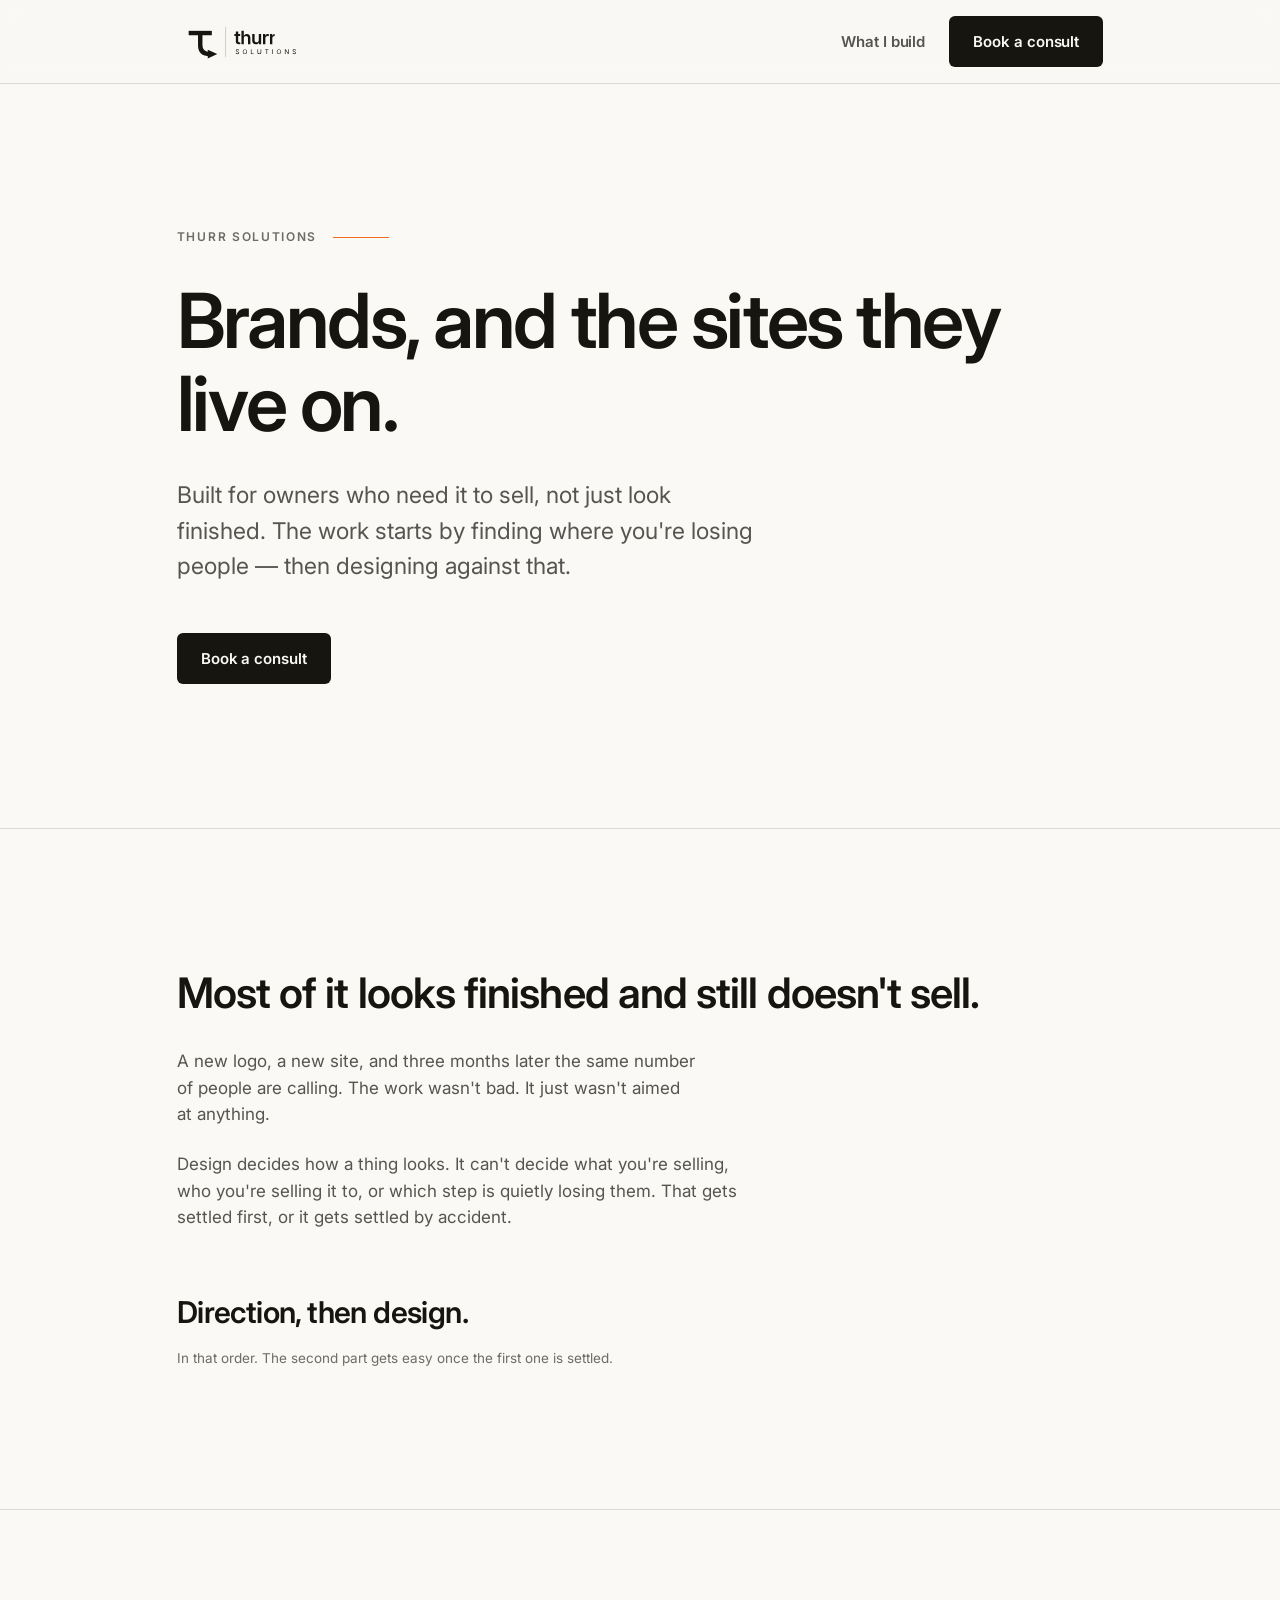
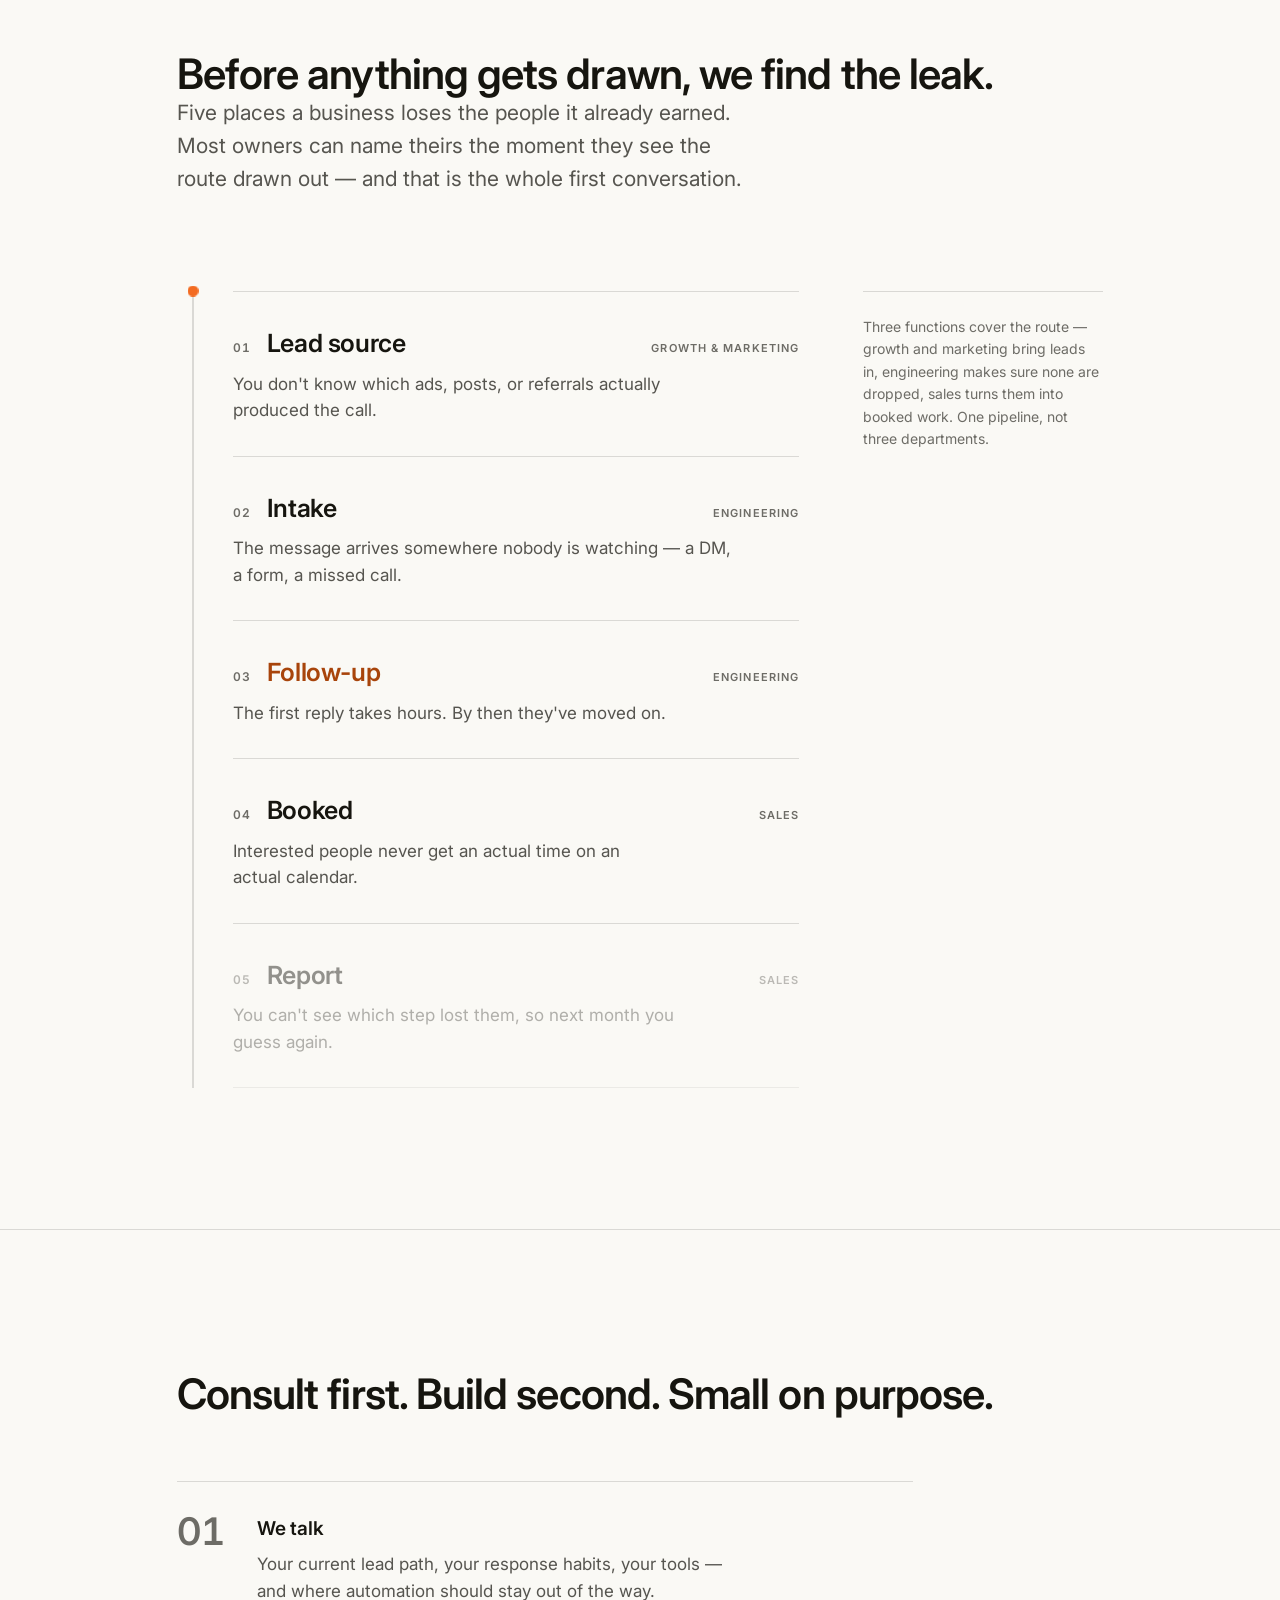
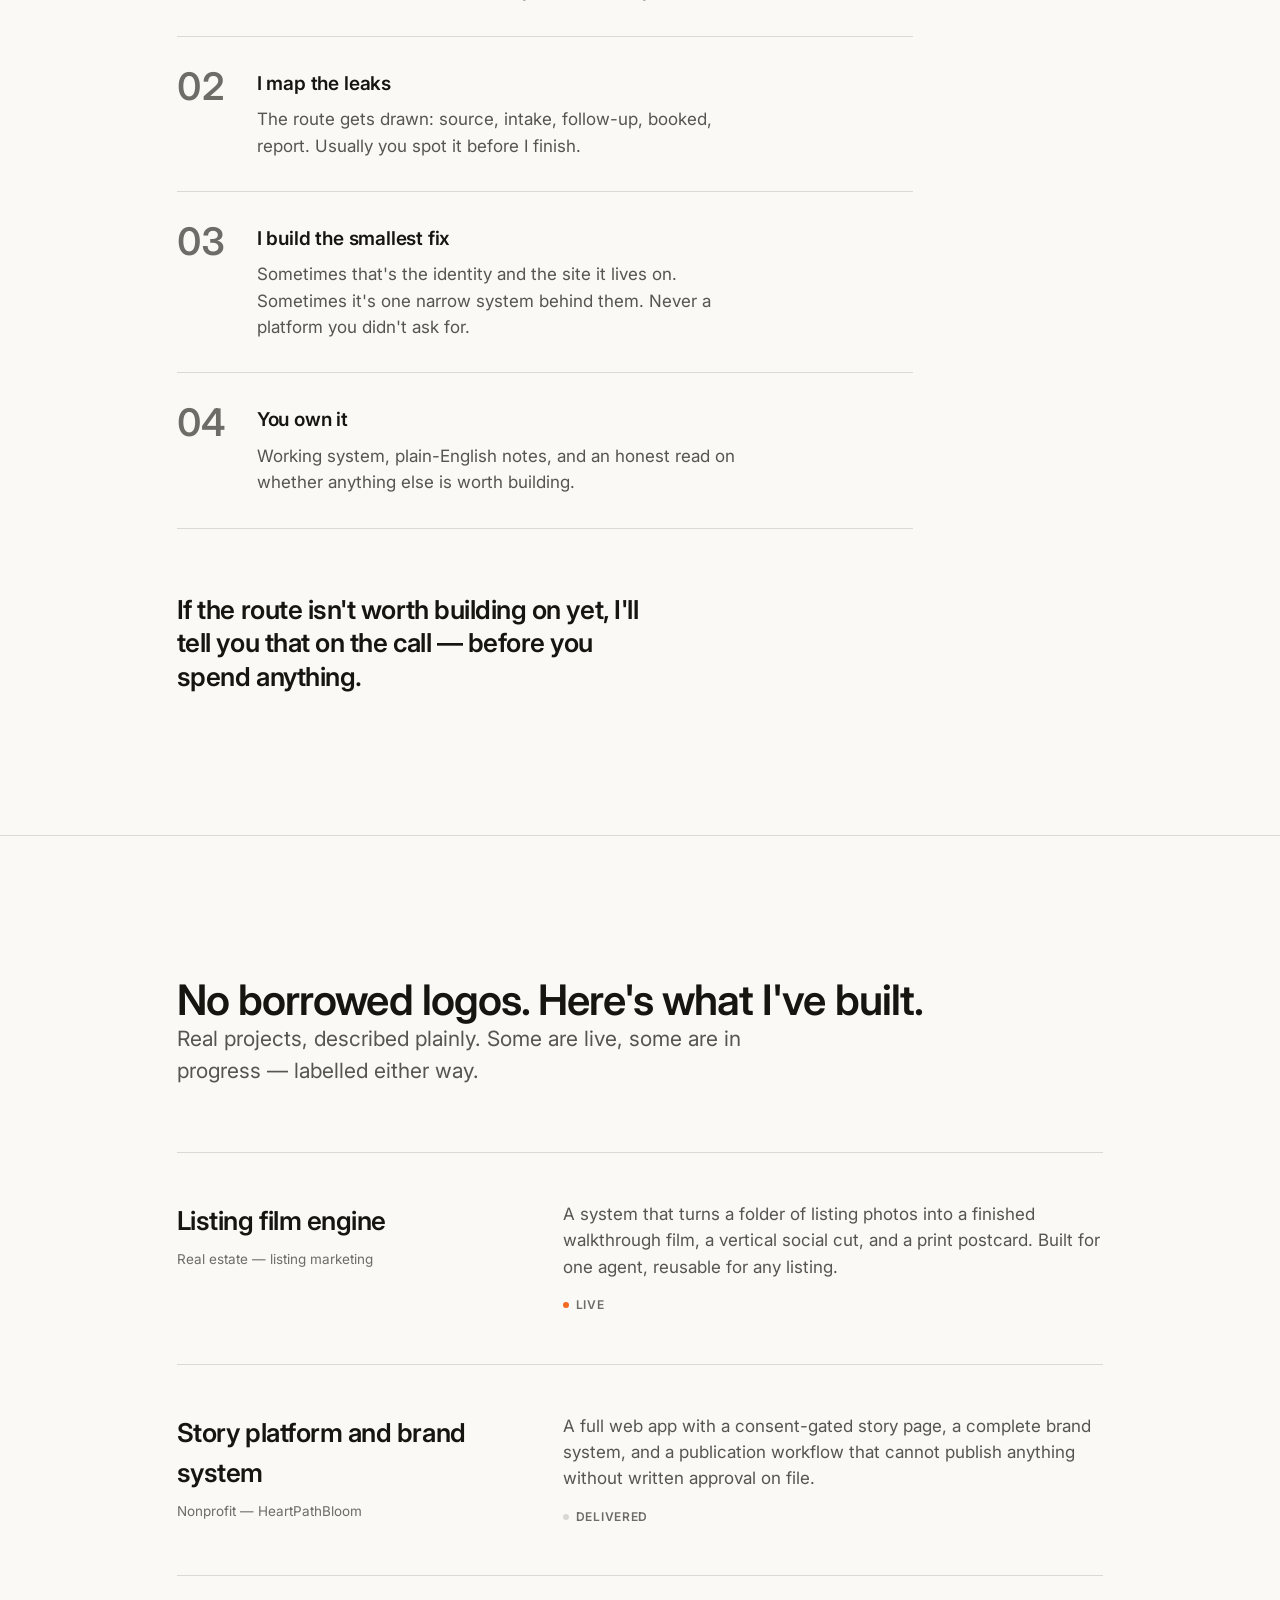
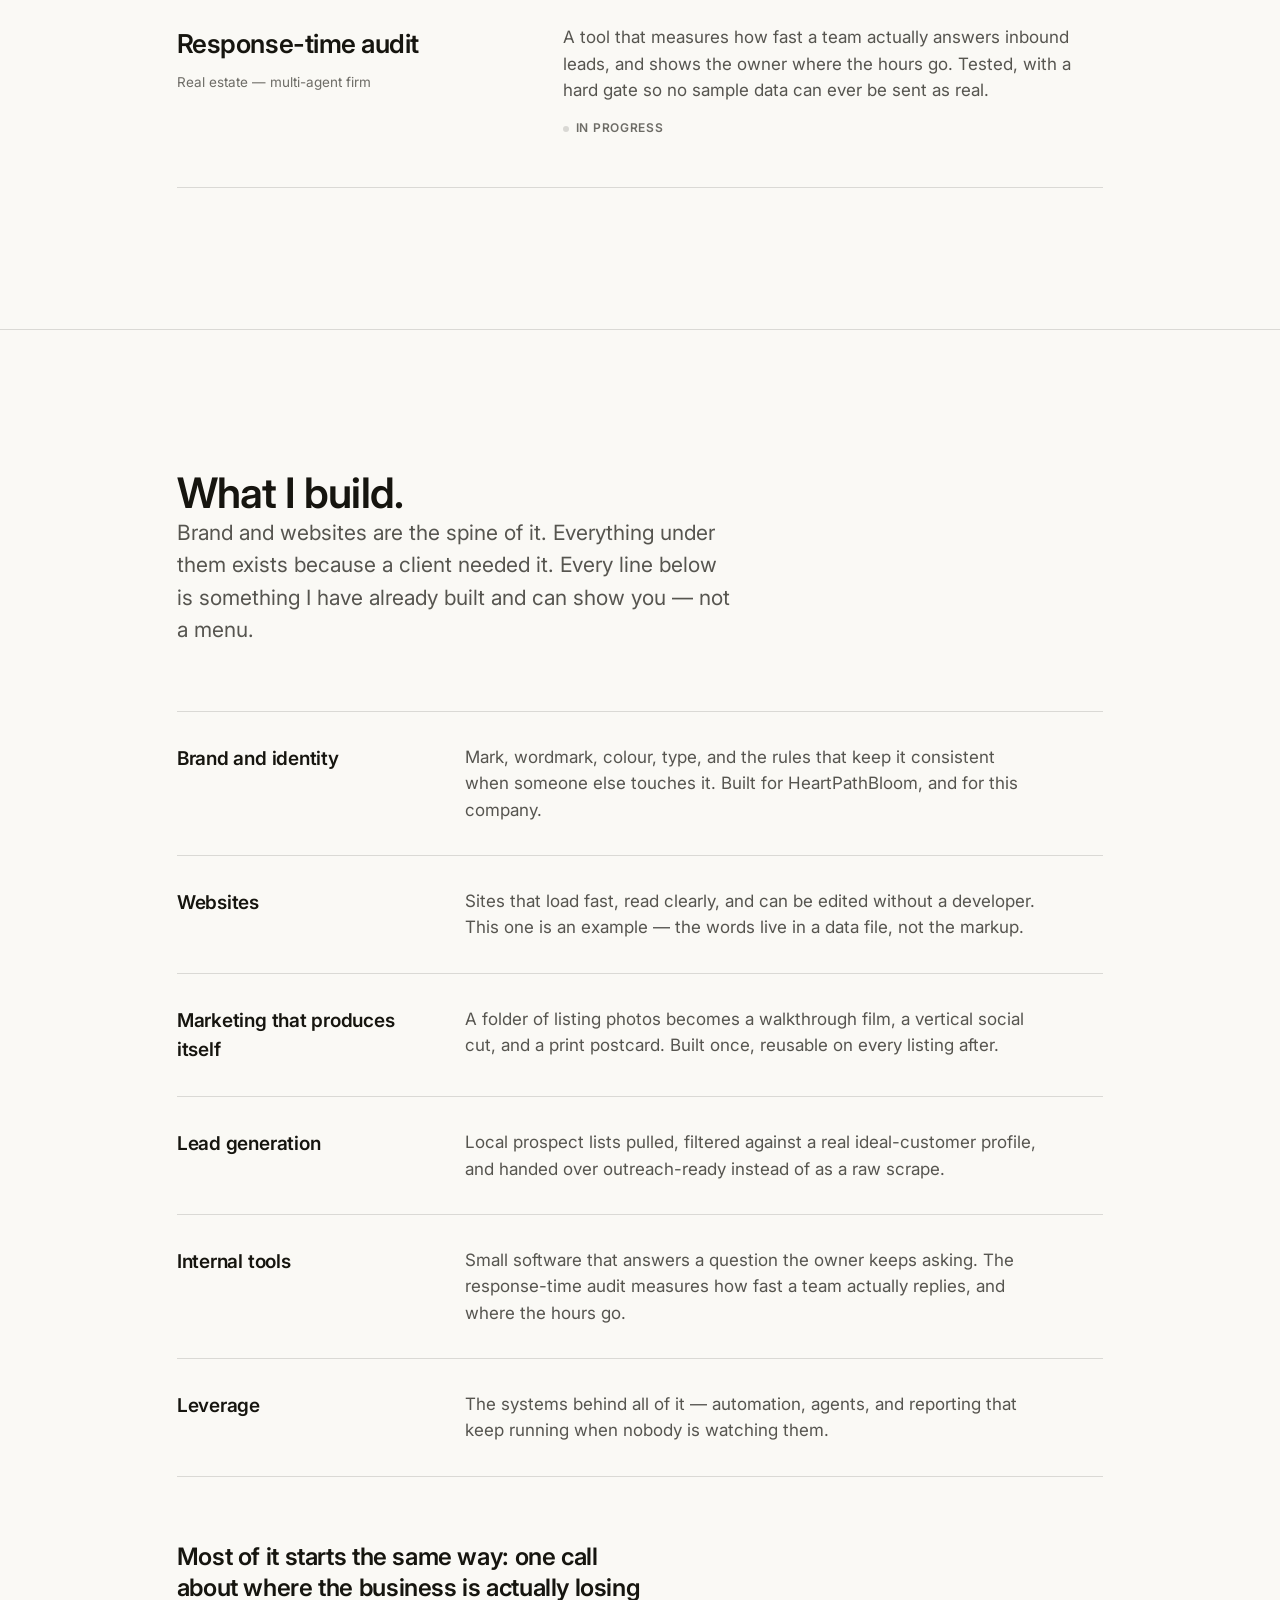
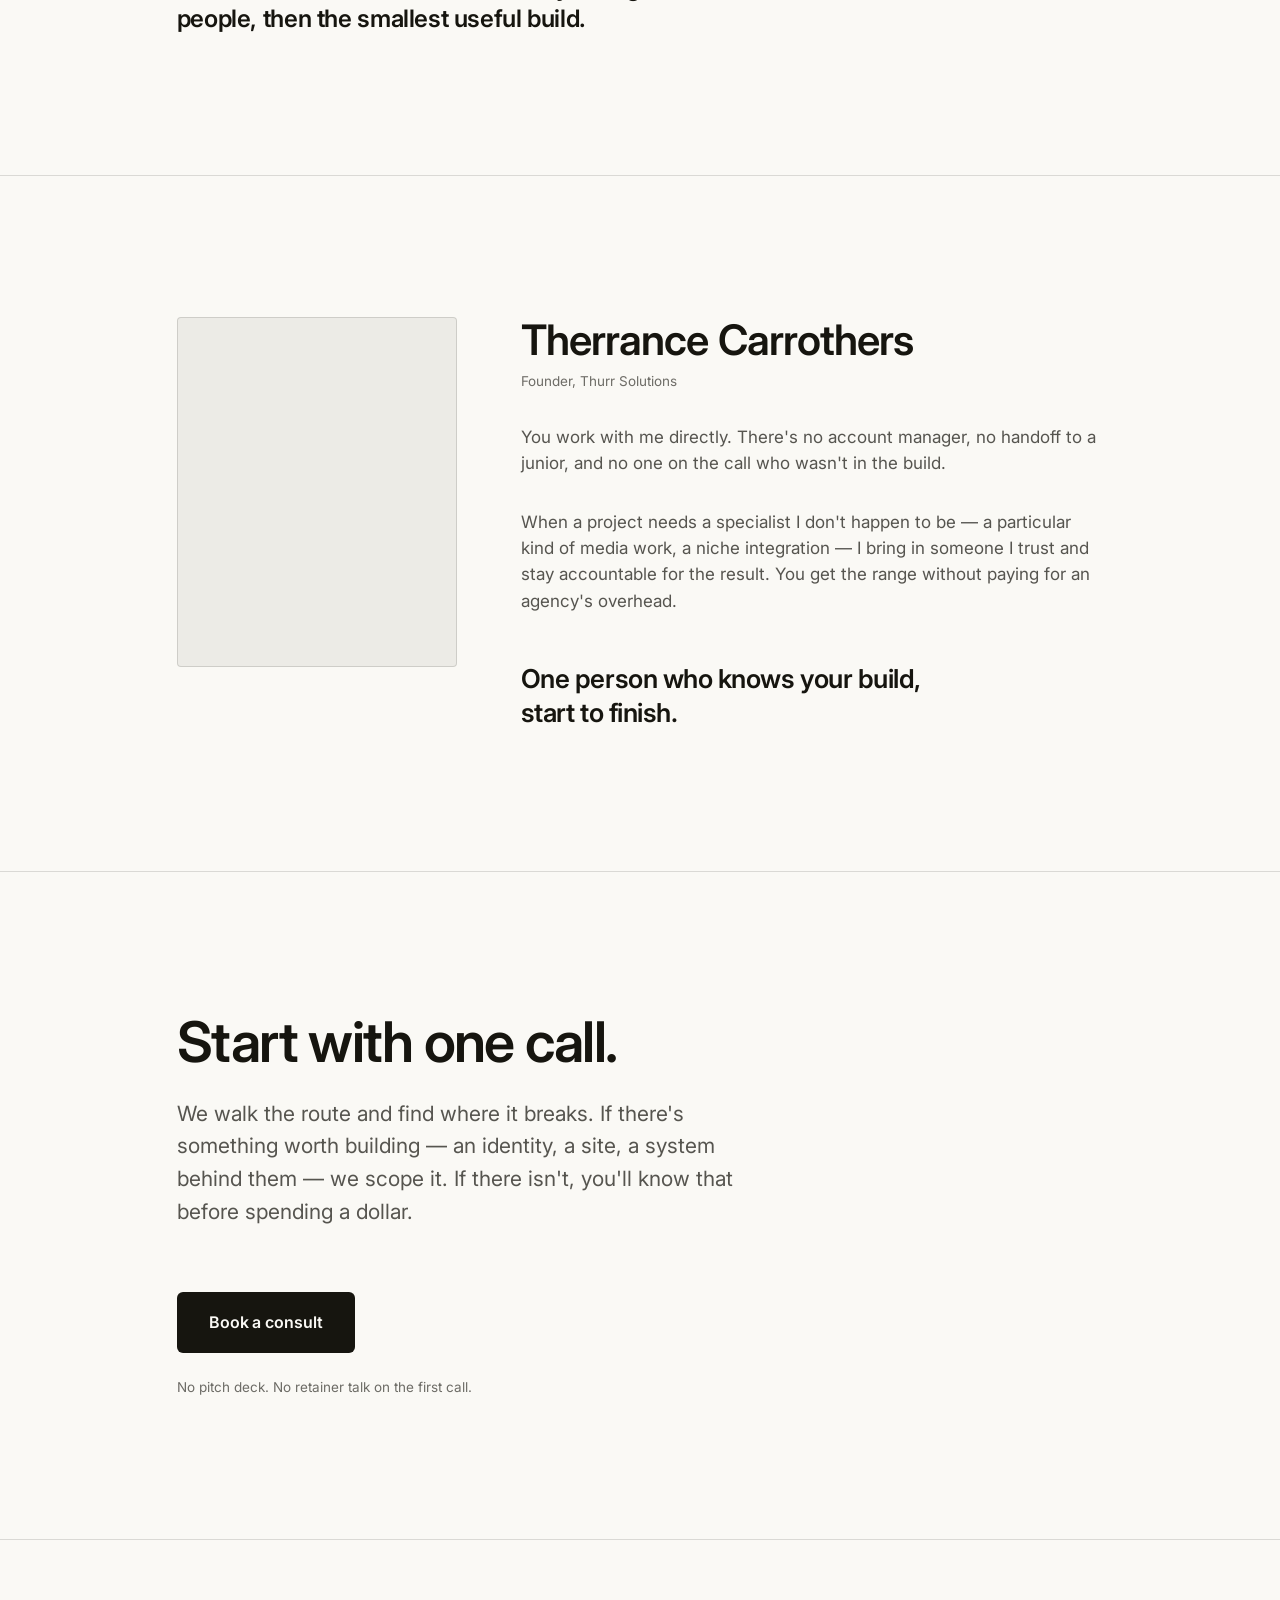
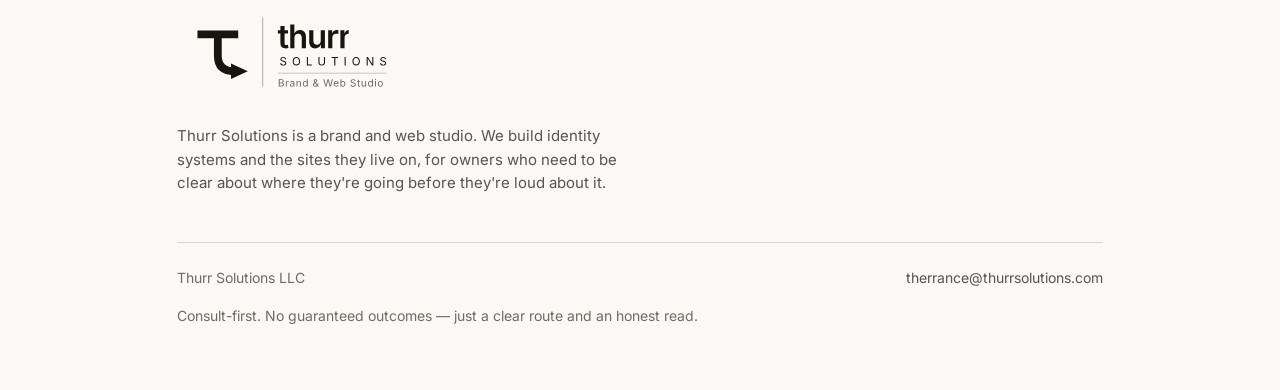
==== commit e71b96c1: "SITE: cut the per-section index; process steps are the only numbers that earn it Co-Authored-By: Cla" ====
--- a/index.html
+++ b/index.html
@@ -51,7 +51,6 @@
   <!-- 2 — COST -->
   <section id="cost">
     <div class="wrap">
-      <span class="sec-index" aria-hidden="true">002</span>
       <h2 class="h2 r-fade"></h2>
       <div class="prose" id="cost-body"></div>
       <p class="pull r-fade"></p>
@@ -62,7 +61,6 @@
   <!-- 3 — THE ROUTE. Signature interaction: a lead travels the stages and stalls. -->
   <section id="map">
     <div class="wrap">
-      <span class="sec-index" aria-hidden="true">003</span>
       <h2 class="h2 r-fade"></h2>
       <p class="lede r-fade" id="map-sub"></p>
 
@@ -85,7 +83,6 @@
   <!-- 4 — PROCESS. A real sequence, so numbers earn their place. Not cards. -->
   <section id="process">
     <div class="wrap">
-      <span class="sec-index" aria-hidden="true">004</span>
       <h2 class="h2 r-fade"></h2>
       <ol class="steps" id="steps"></ol>
       <p class="honest r-fade"></p>
@@ -95,7 +92,6 @@
   <!-- 5 — PROOF. Editorial list, not a card grid. -->
   <section id="proof">
     <div class="wrap">
-      <span class="sec-index" aria-hidden="true">005</span>
       <h2 class="h2 r-fade"></h2>
       <p class="lede r-fade" id="proof-sub"></p>
       <div class="proofs" id="proofs"></div>
@@ -106,7 +102,6 @@
   <!-- 6 — RANGE. Definition rows, not a services card grid. -->
   <section id="range">
     <div class="wrap">
-      <span class="sec-index" aria-hidden="true">006</span>
       <h2 class="h2 r-fade"></h2>
       <p class="lede r-fade" id="range-sub"></p>
       <dl class="range" id="range-list"></dl>
@@ -117,7 +112,6 @@
   <!-- 7 — WHO -->
   <section id="who">
     <div class="wrap">
-      <span class="sec-index" aria-hidden="true">007</span>
       <div class="who-grid">
         <div class="portrait r-fade" id="portrait"></div>
         <div id="who-body"></div>
@@ -128,7 +122,6 @@
   <!-- 8 — BOOK -->
   <section class="book" id="book">
     <div class="wrap">
-      <span class="sec-index" aria-hidden="true">008</span>
       <h2 class="display-sm r-fade"></h2>
       <p class="lede r-fade" id="book-body"></p>
       <a class="btn btn-lg r-fade" id="book-cta" href="#"></a>
--- a/styles.css
+++ b/styles.css
@@ -76,25 +76,14 @@
 .kicker::after { content: ""; height: 1px; width: 56px; background: var(--clay); }
 
 /* ---------- layout ---------- */
-.wrap { max-width: 1080px; margin: 0 auto; padding-inline: var(--edge); position: relative; }
-
-/* Editorial device 1 (marginal metadata), per BrandKit/STUDIO/REFERENCE-EDITORIAL.md.
-   It sits in the GUTTER, never above the h2 — a tracked-caps line stacked over every
-   heading is the section eyebrow the system bans outright. The number is the only
-   thing here; the h2 already carries the label, so repeating it would be decoration.
-   Enhancement only: below 1280px there is no real margin to sit in, so it is not
-   rendered at all rather than folded into the content column. */
-.sec-index {
-  display: none;
-  font-size: 11px; font-weight: 600; letter-spacing: 0.14em;
-  color: var(--ink-62); font-variant-numeric: tabular-nums;
-}
-@media (min-width: 1280px) {
-  .sec-index {
-    display: block;
-    position: absolute; left: 0; top: 0.55em;
-  }
-}
+.wrap { max-width: 1080px; margin: 0 auto; padding-inline: var(--edge); }
+
+/* No per-section index in the gutter. It was built and then cut: numbering every
+   section is the eyebrow trope one tier deeper, and the page already carries the
+   only numbers that earn their place — 01–04 on the process steps, where the
+   order genuinely IS the information. Two numbering schemes on one page is worse
+   than none. Marginal metadata (REFERENCE-EDITORIAL device 1) still belongs on
+   proposal covers, deck dividers and invoices; it did not belong here. */
 section { padding-block: clamp(80px, 11vw, 152px); }
 section + section { border-top: 1px solid var(--ink-14); }
 
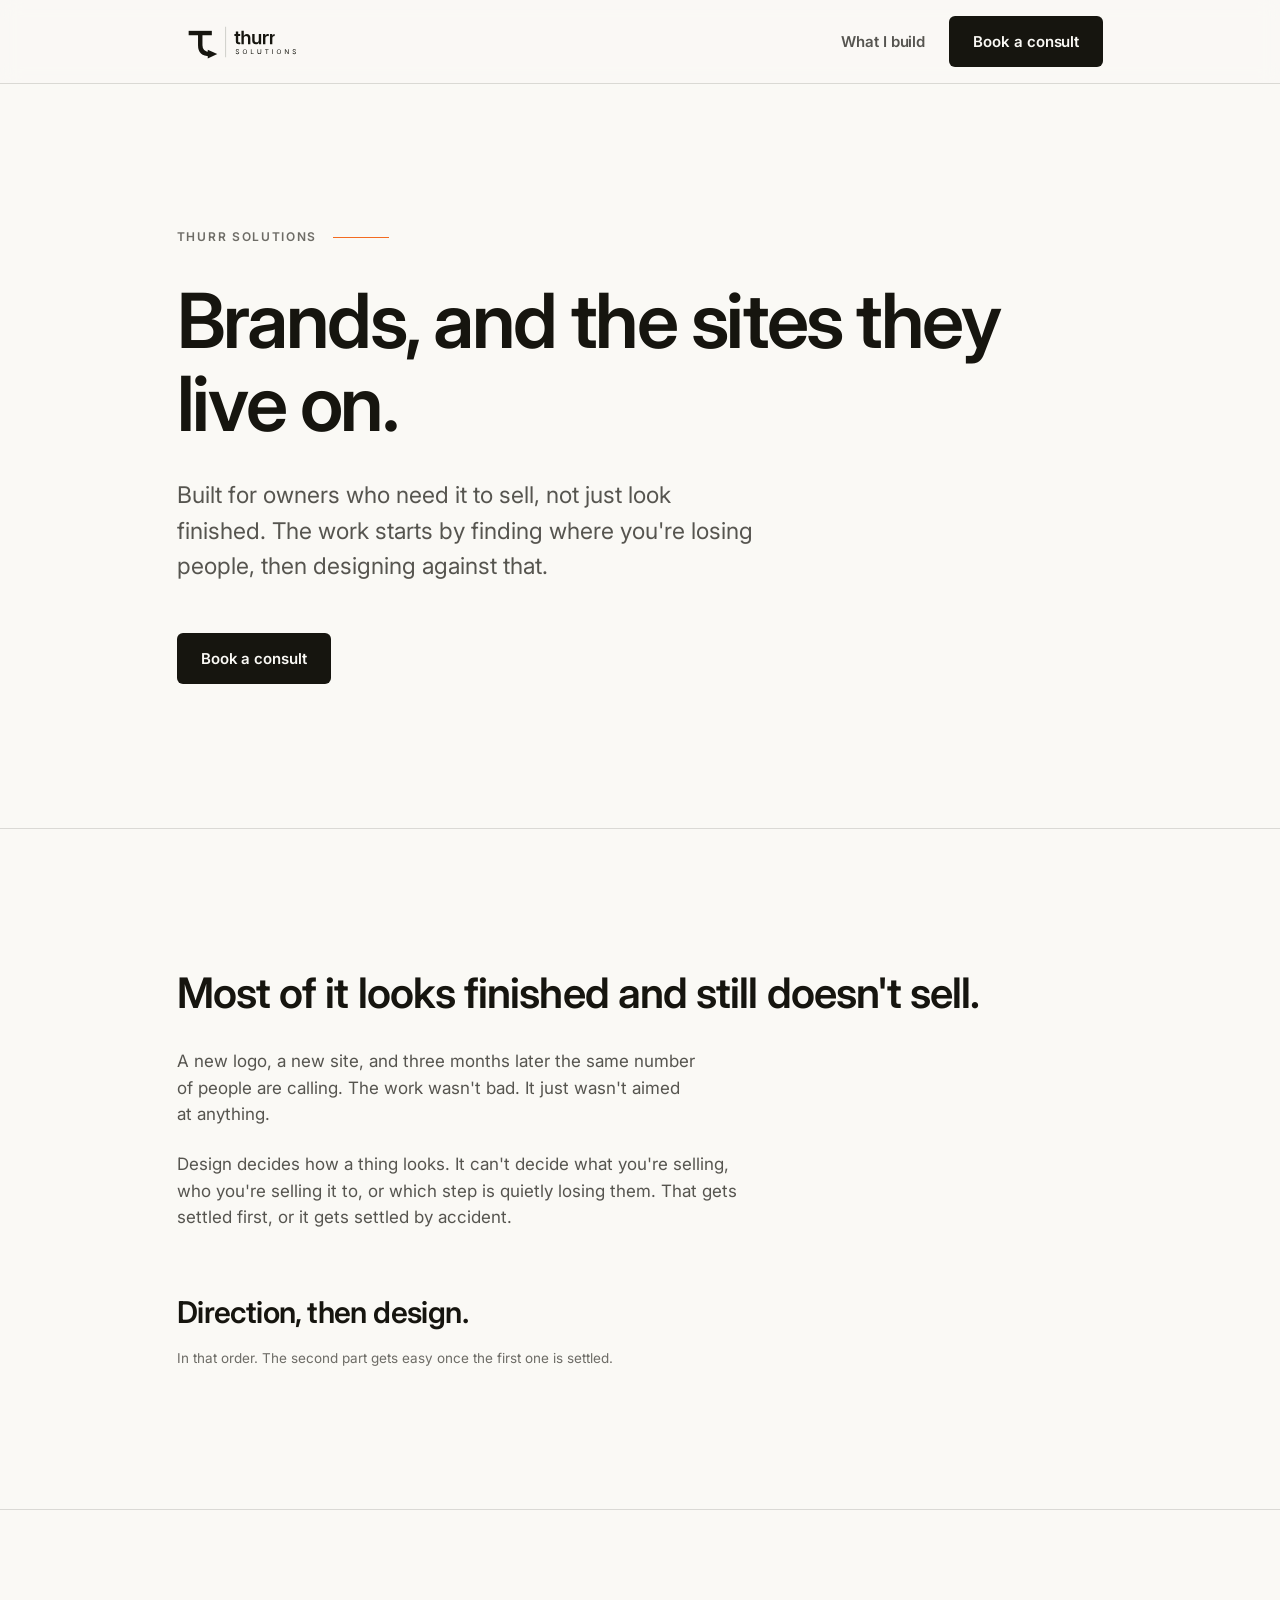
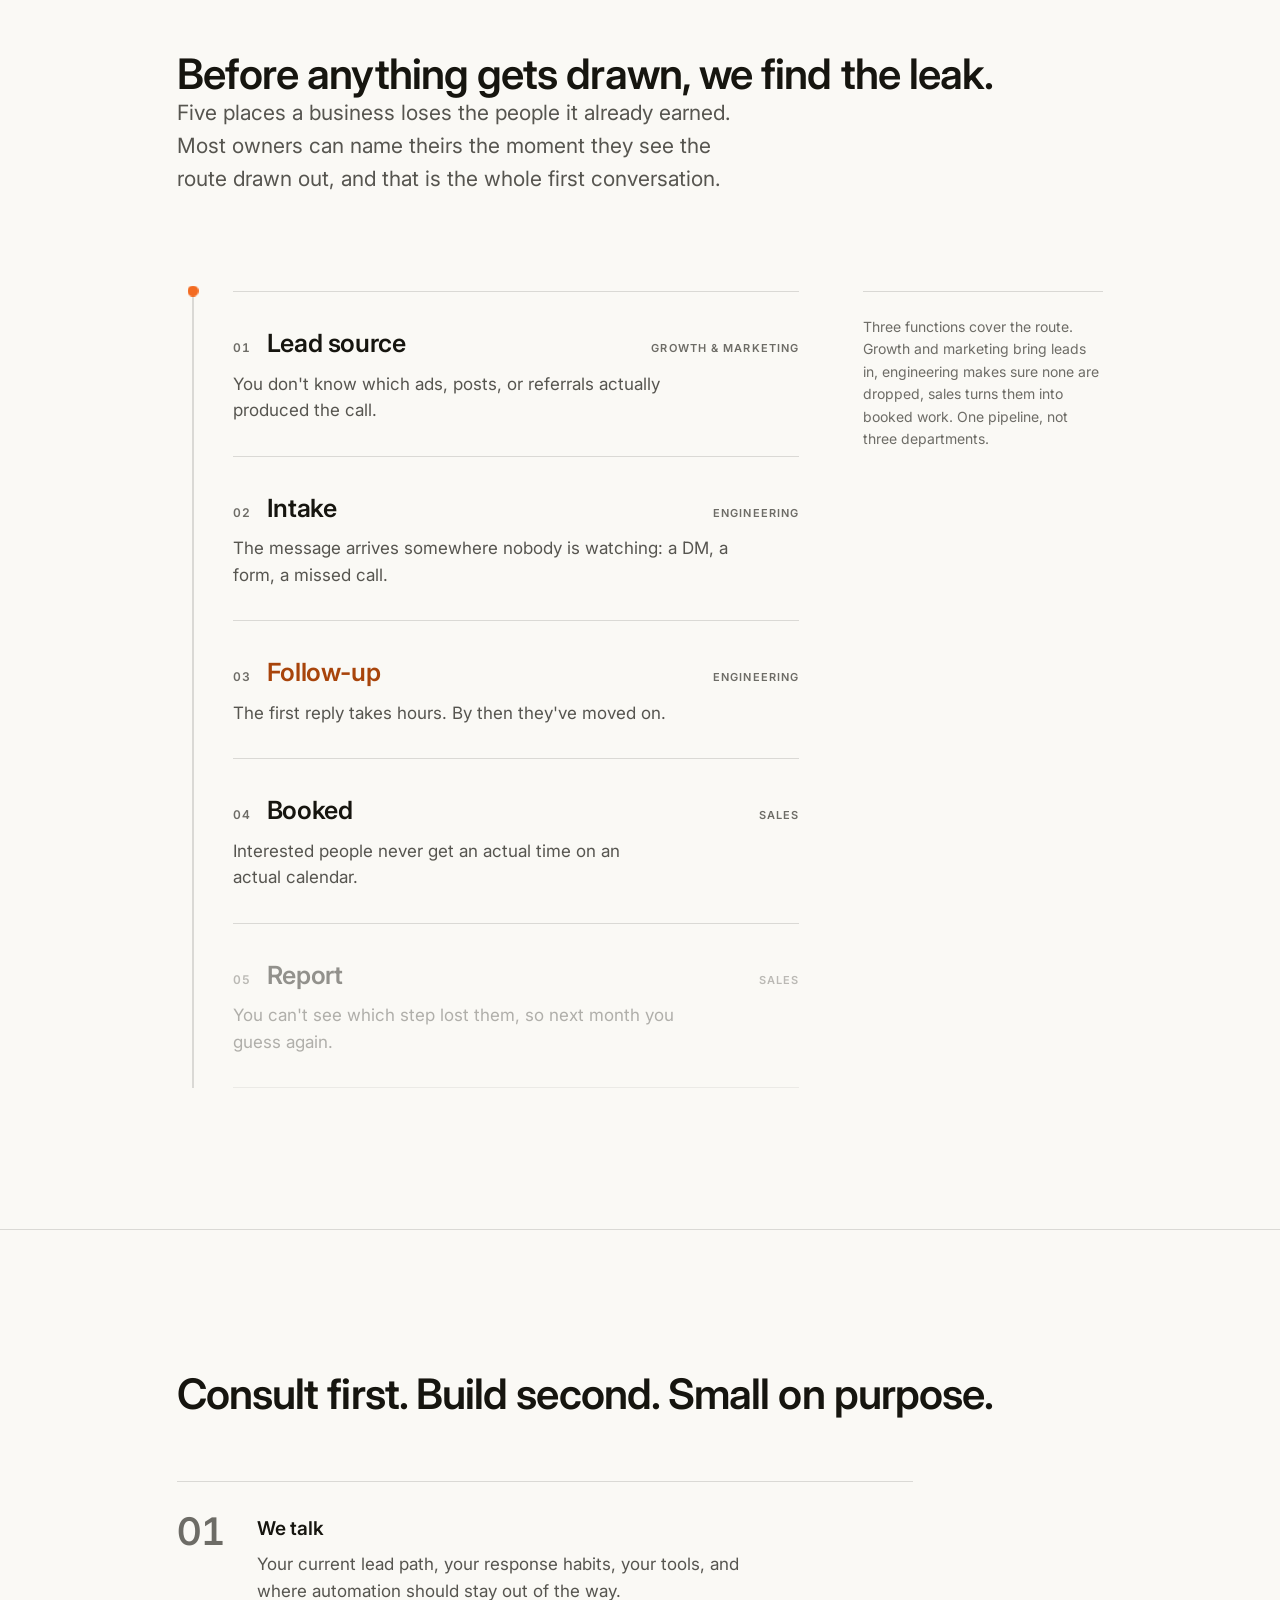
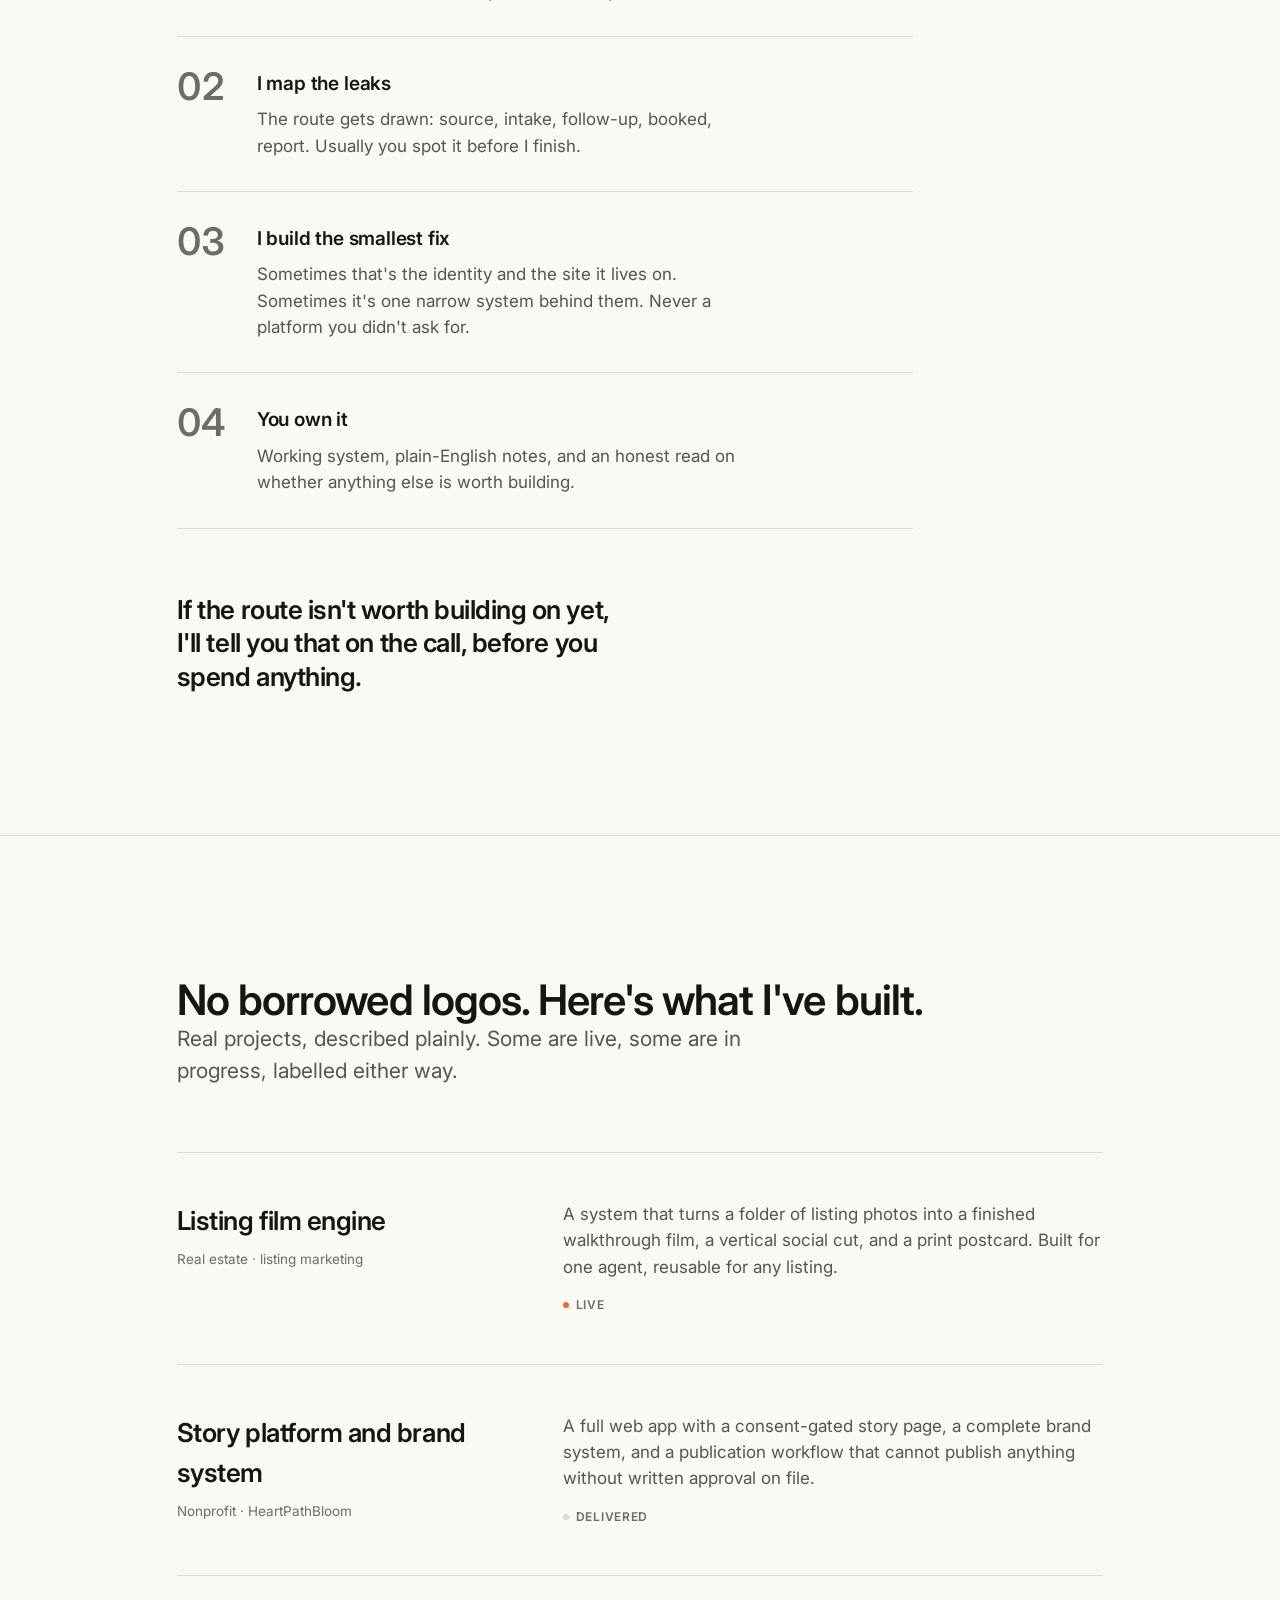
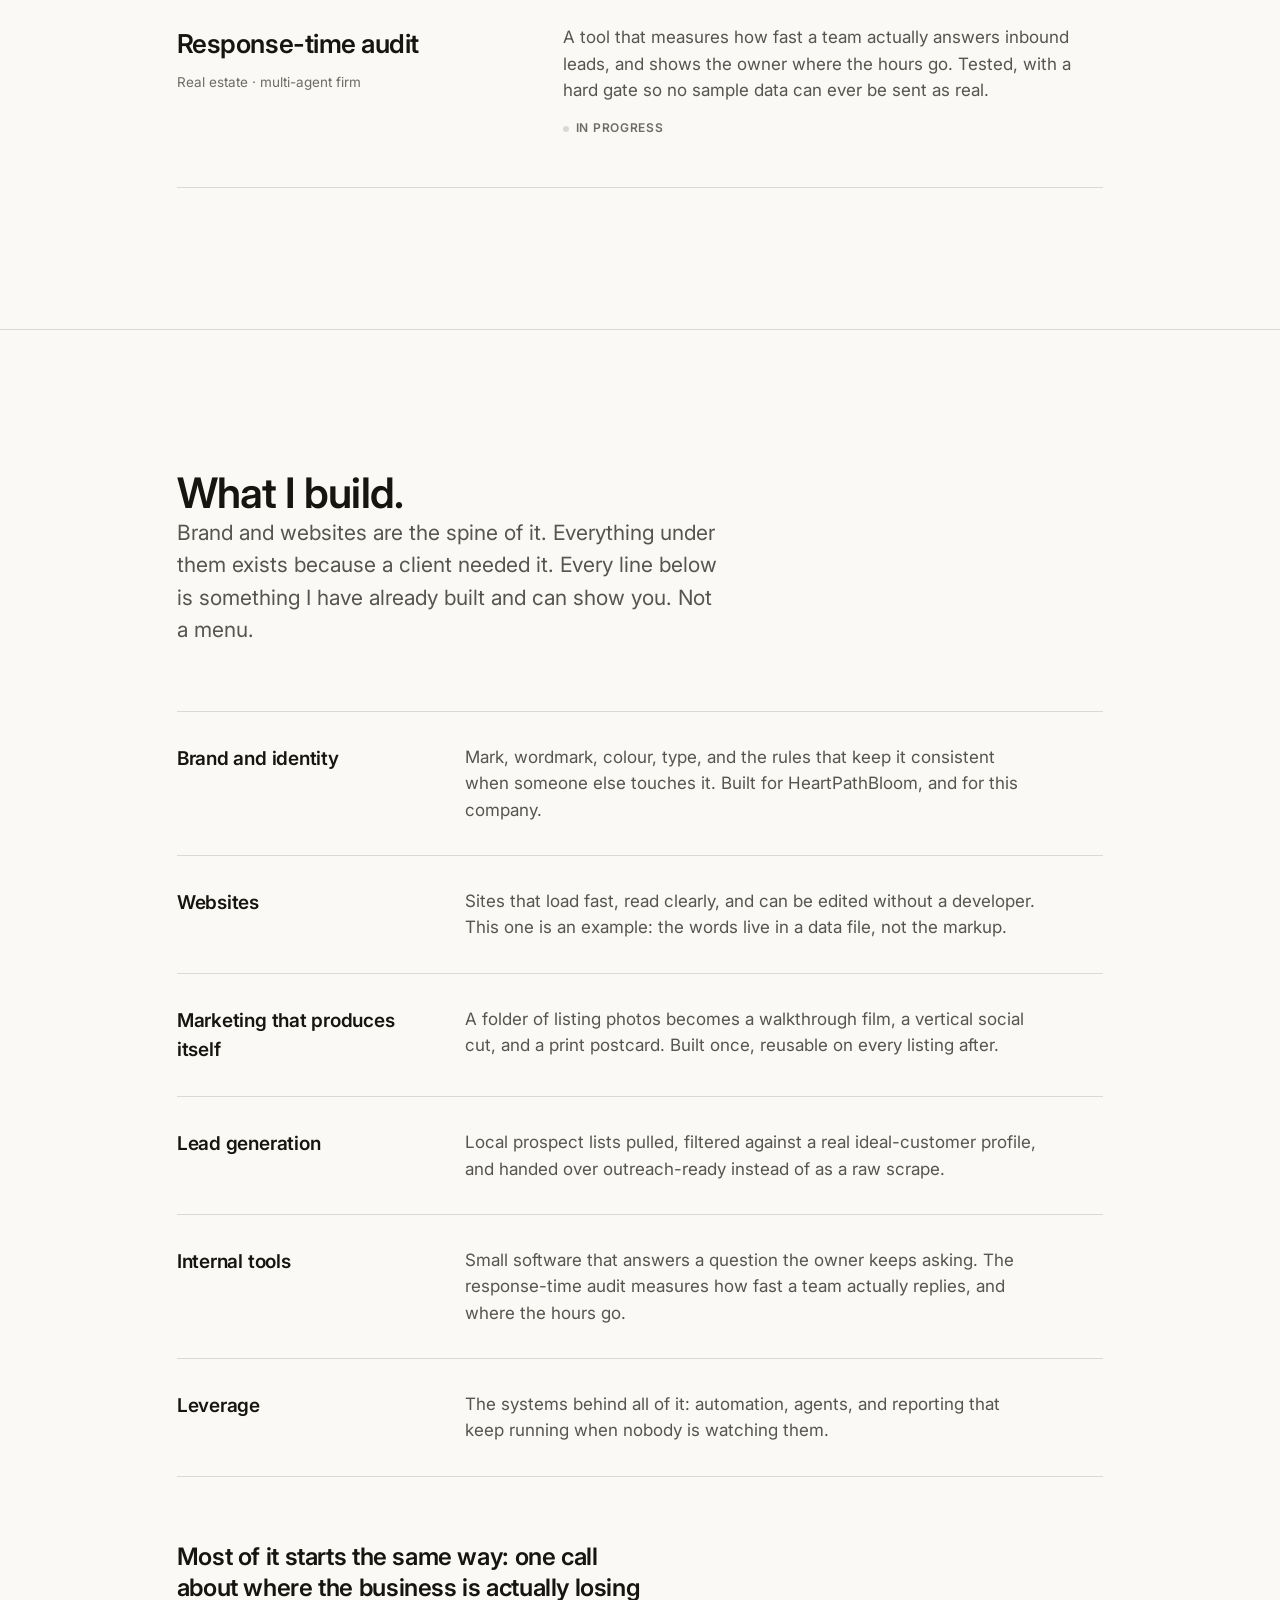
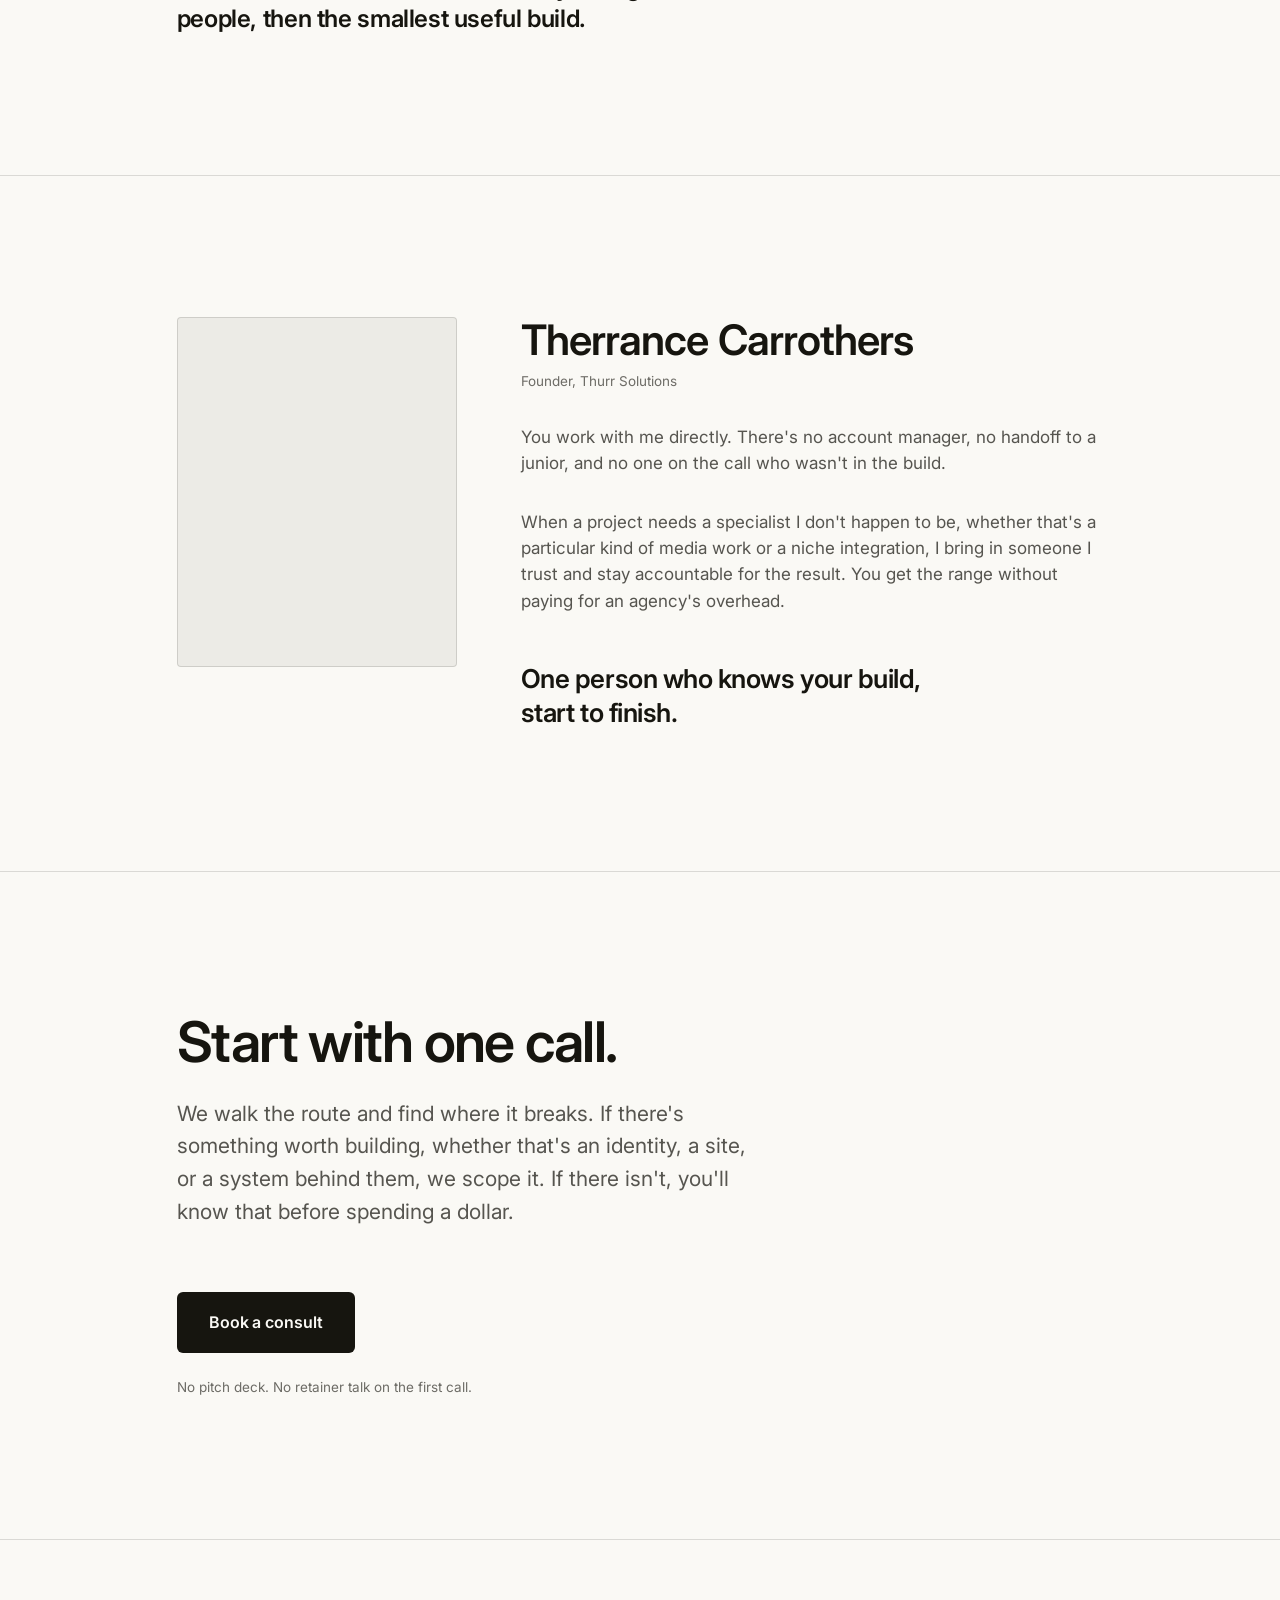
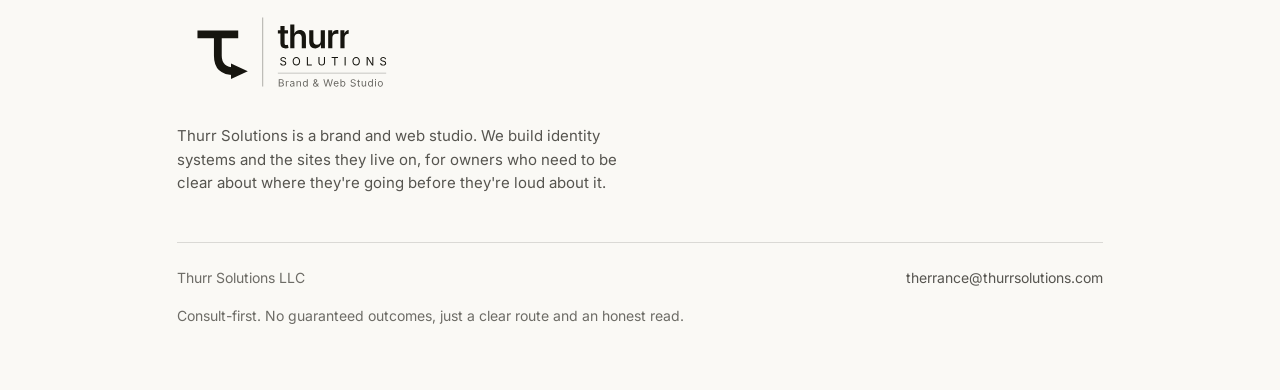
==== commit 540b694d: "SITE: humanize the copy, zero em dashes in rendered text Co-Authored-By: Claude Opus 5 <noreply@anth" ====
--- a/index.html
+++ b/index.html
@@ -3,7 +3,7 @@
 <head>
 <meta charset="utf-8">
 <meta name="viewport" content="width=device-width, initial-scale=1">
-<title>Thurr Solutions — brand and web studio</title>
+<title>Thurr Solutions · brand and web studio</title>
 <meta name="description" content="We build identity systems and the sites they live on, for owners who need it to sell rather than just look finished. Consult first: we find where the business is losing people, then design against that.">
 
 <link rel="icon" href="assets/favicon.svg" type="image/svg+xml">
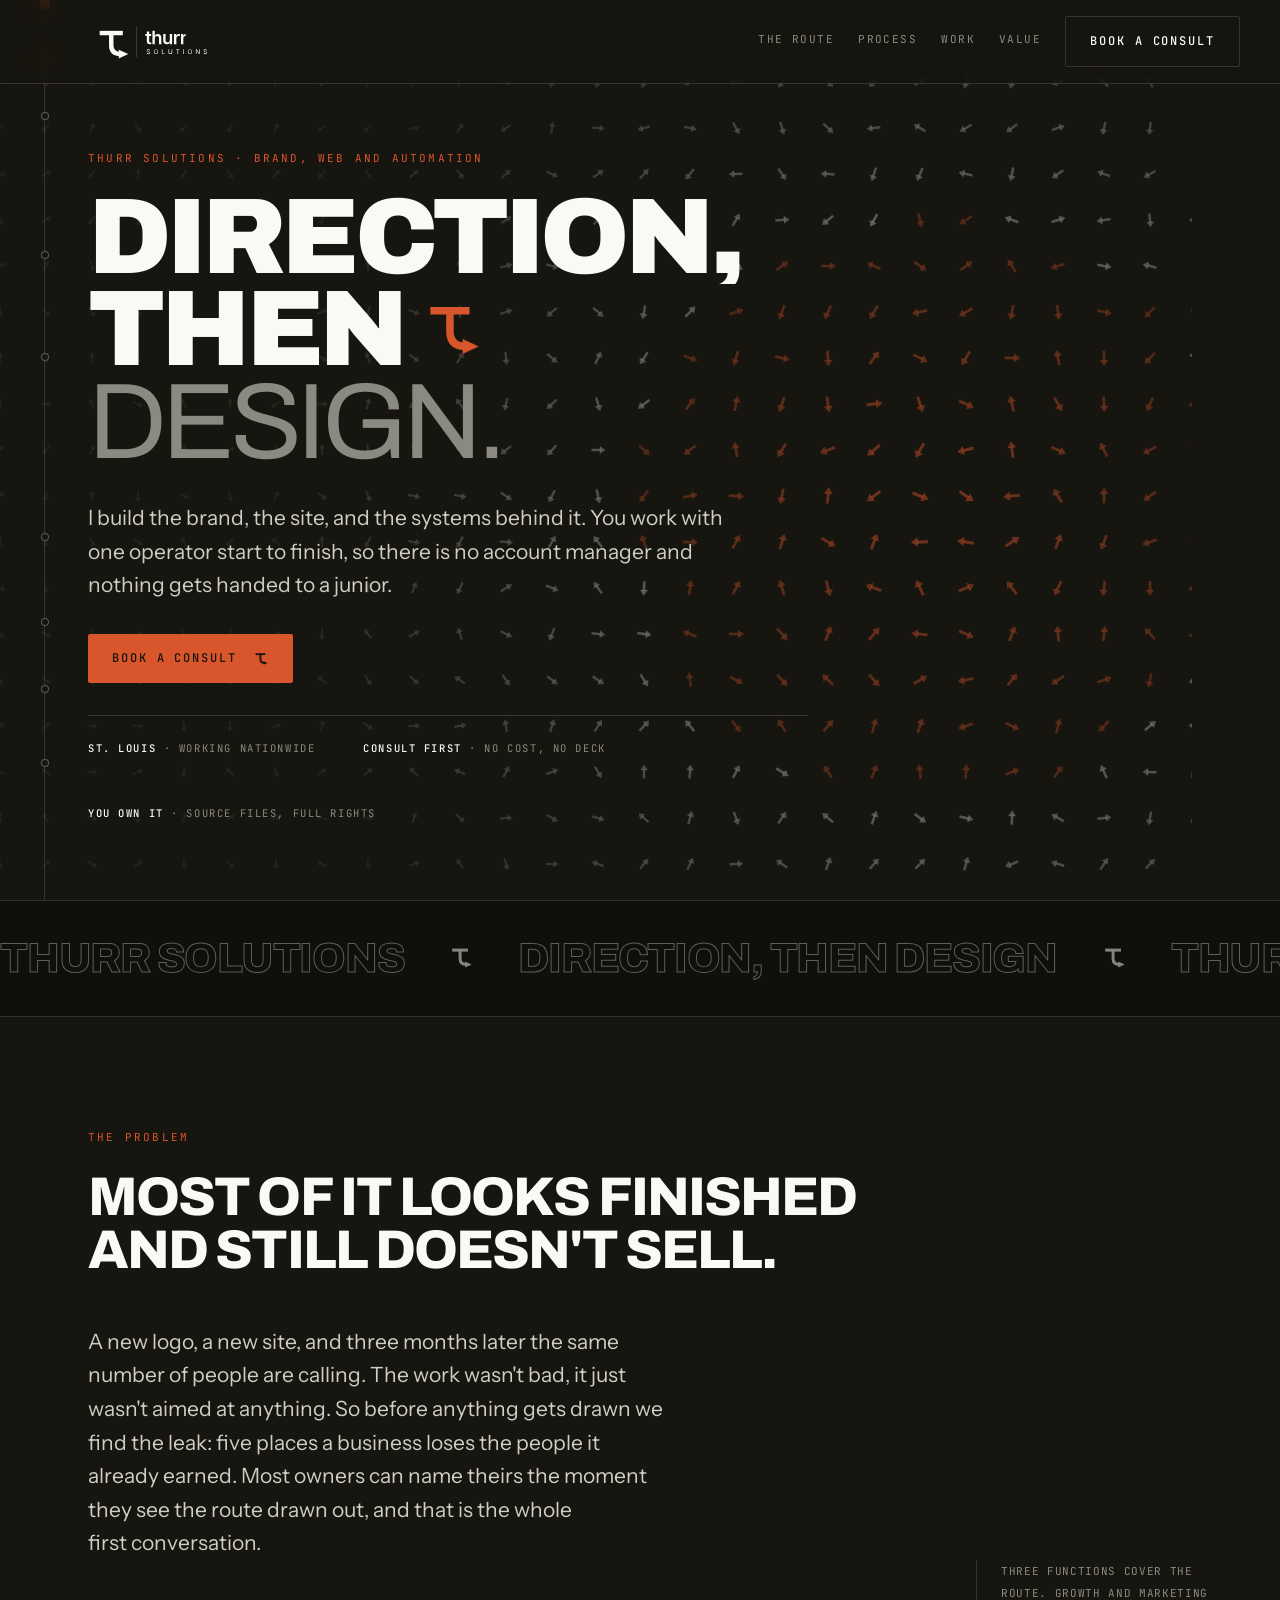
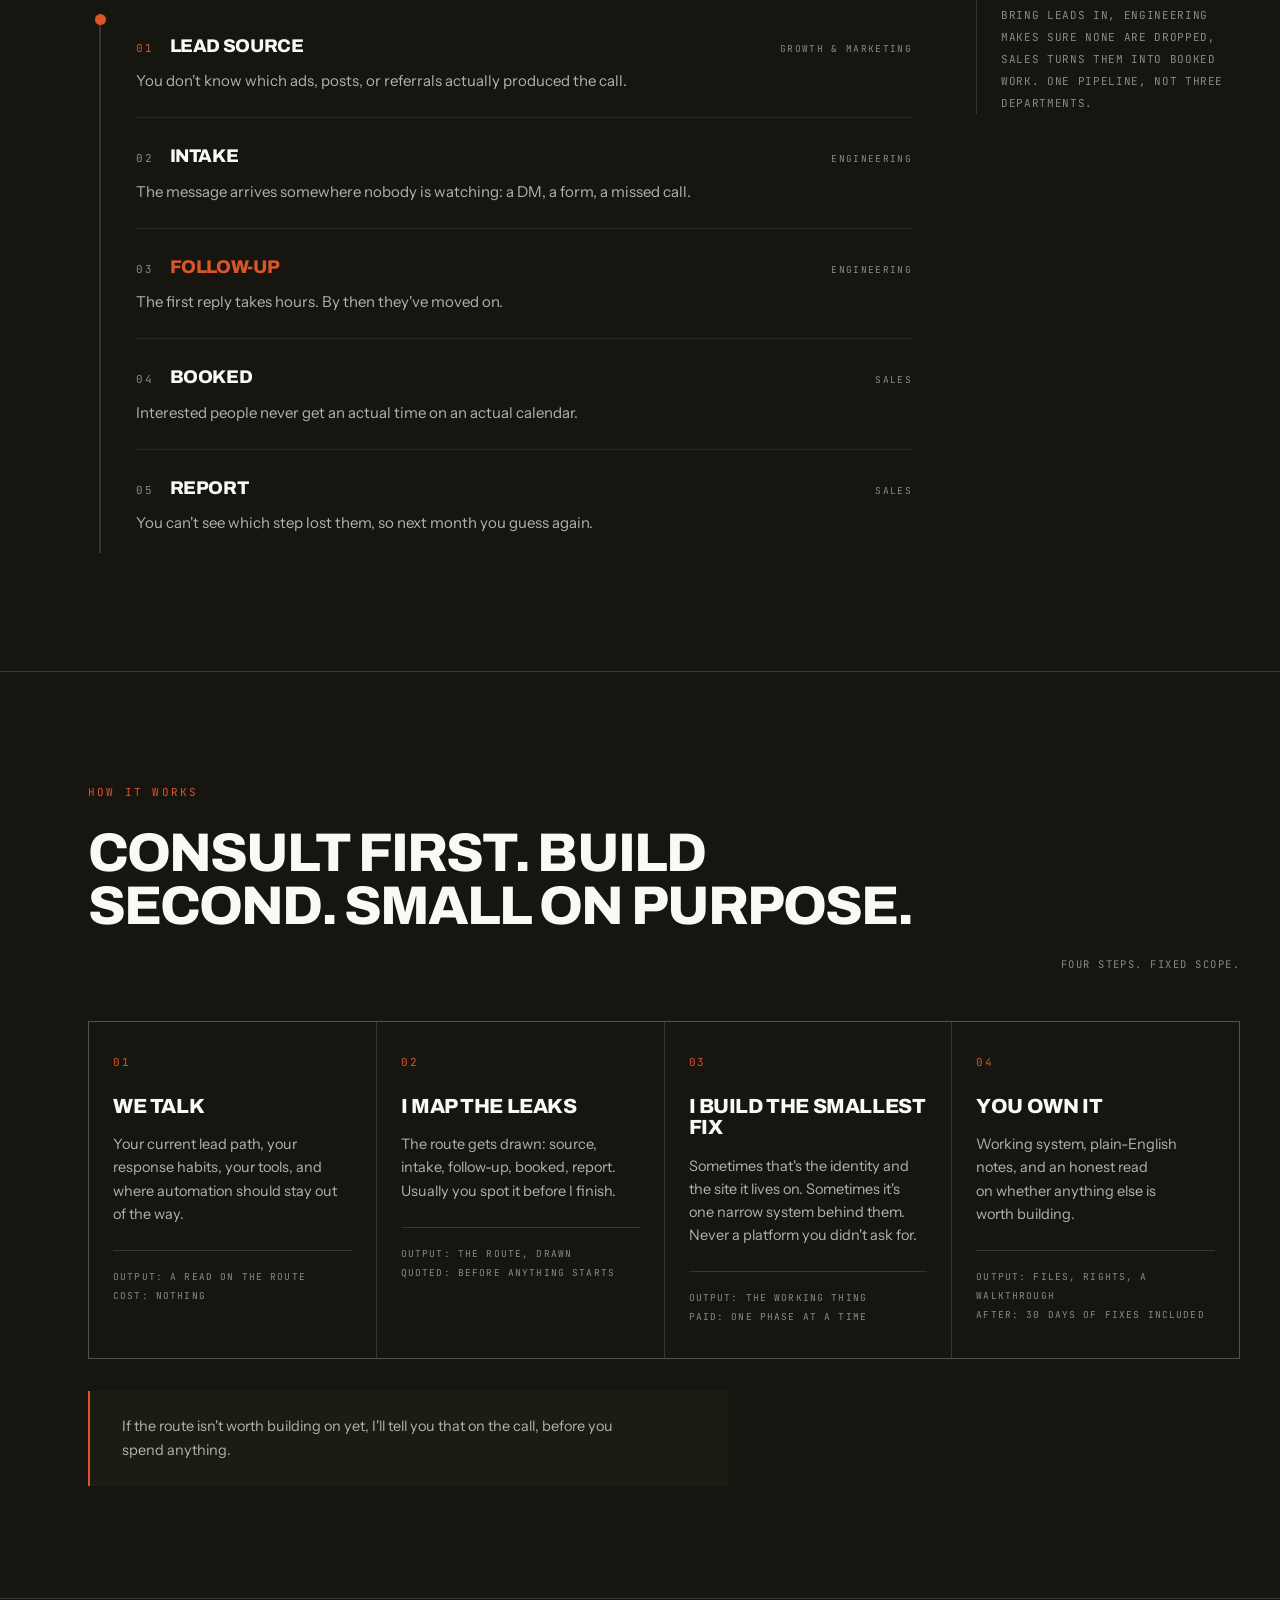
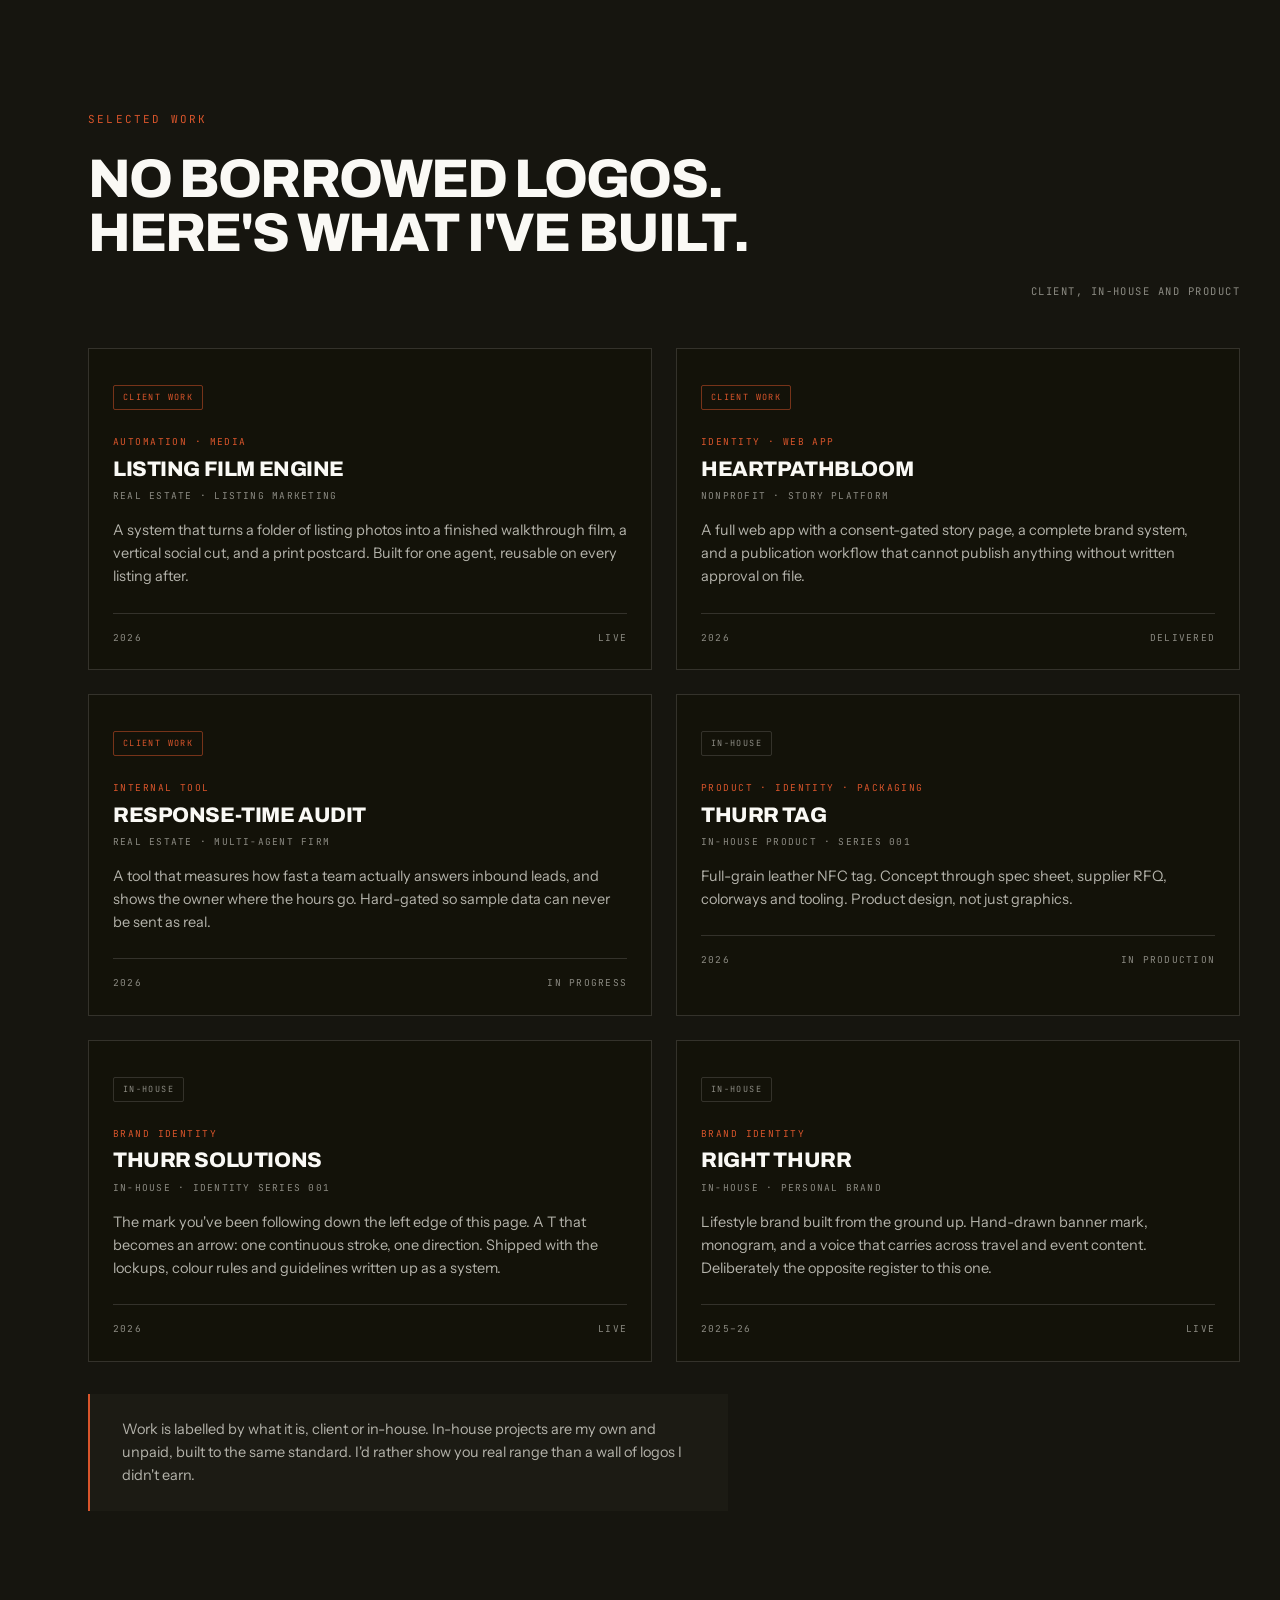
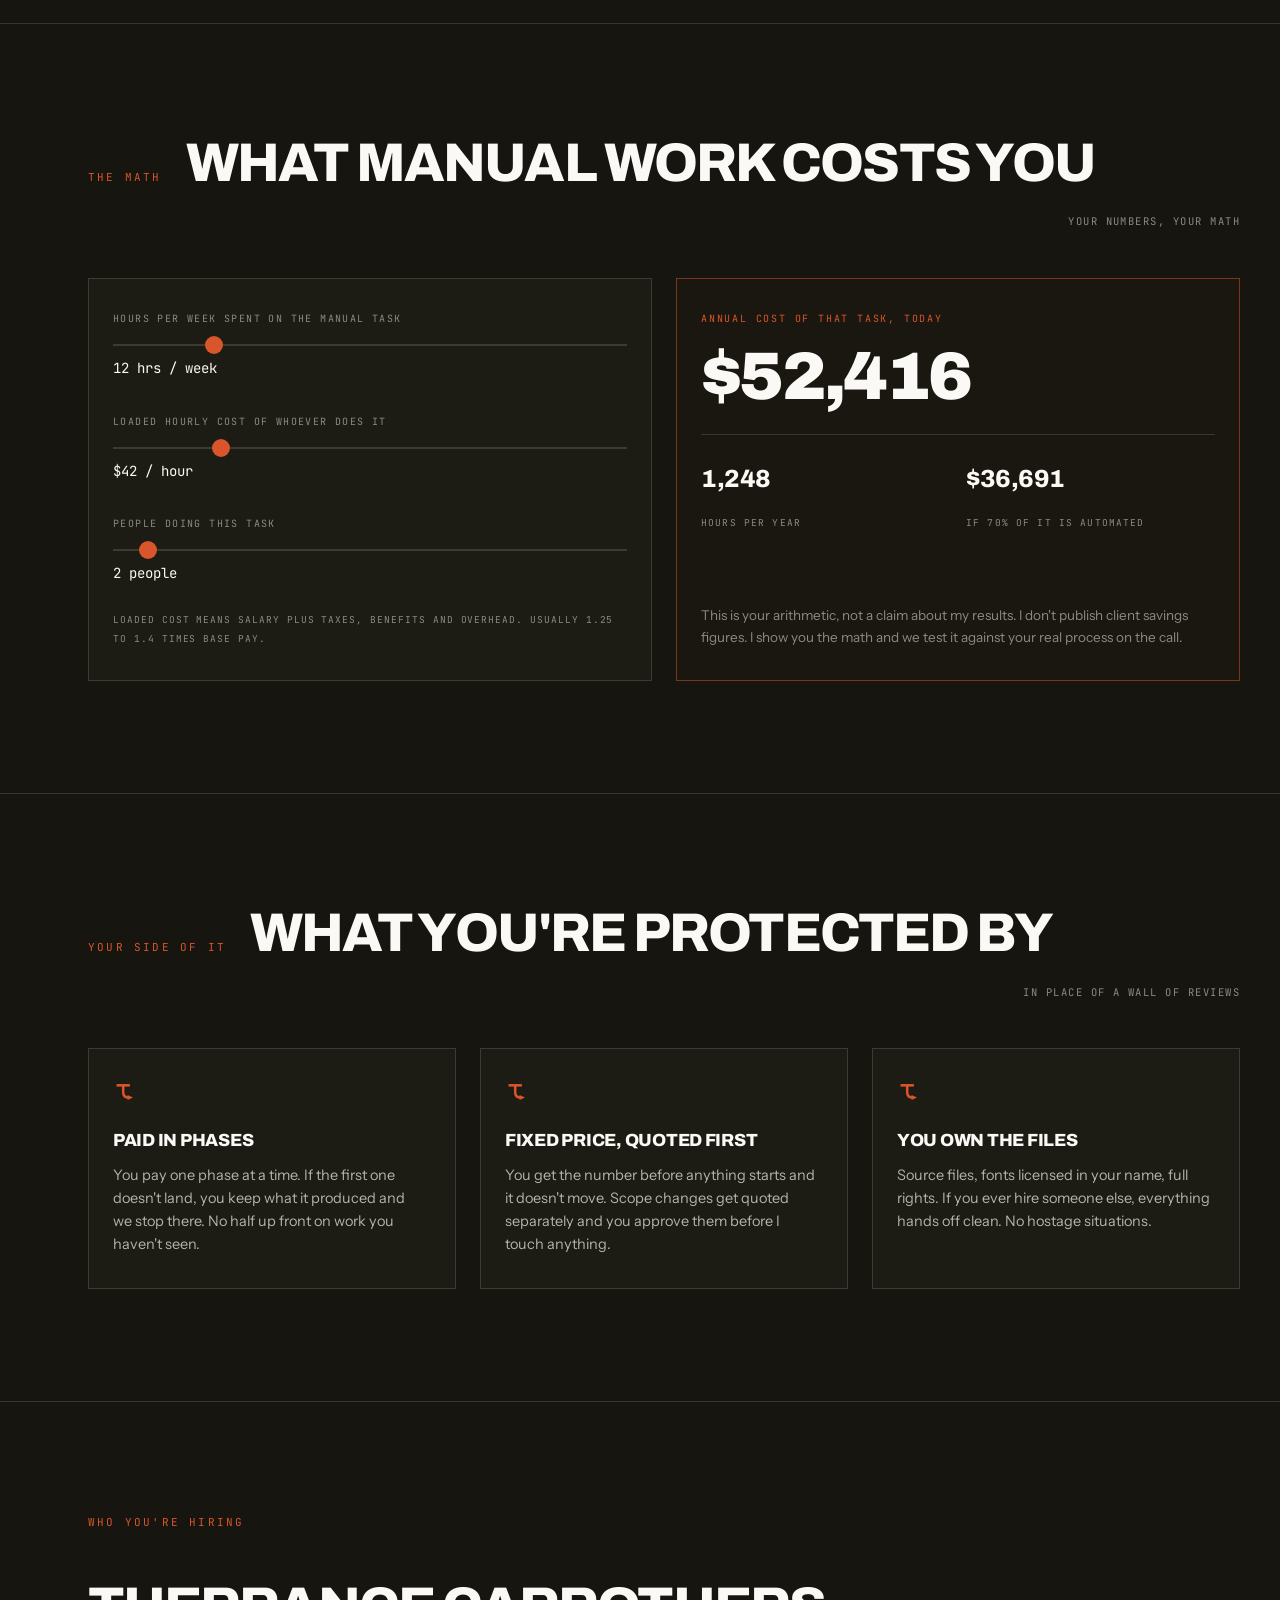
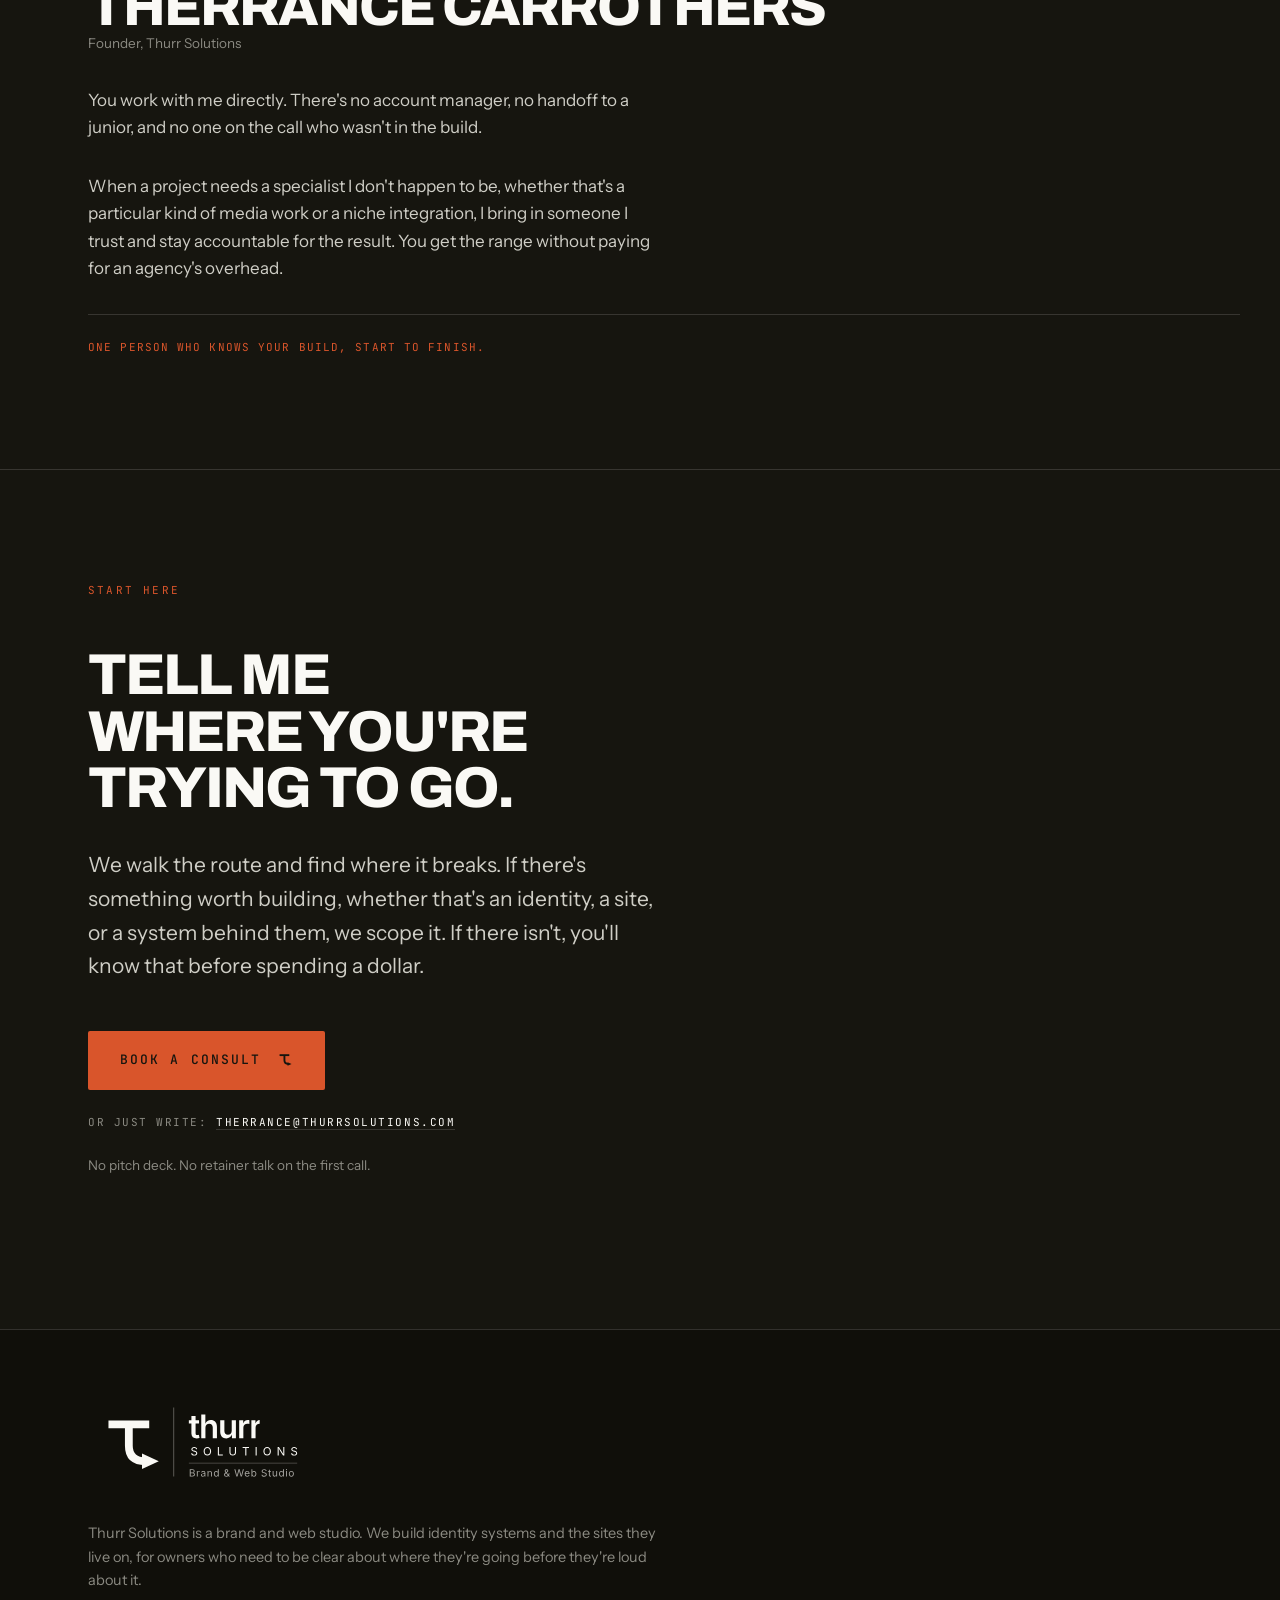
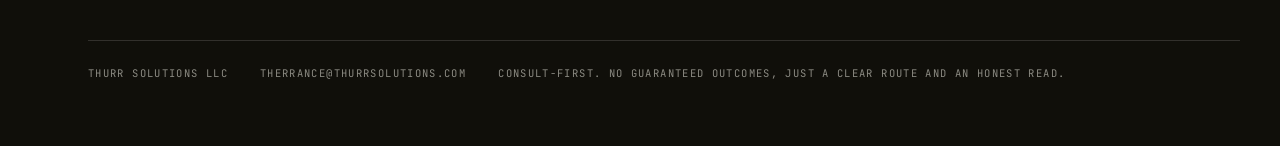
==== commit 8c882fe3: "SITE: rebuild on the ink plate, and trim the page to what earns its place Co-Authored-By: Claude Opu" ====
--- a/index.html
+++ b/index.html
@@ -3,71 +3,64 @@
 <head>
 <meta charset="utf-8">
 <meta name="viewport" content="width=device-width, initial-scale=1">
-<title>Thurr Solutions · brand and web studio</title>
-<meta name="description" content="We build identity systems and the sites they live on, for owners who need it to sell rather than just look finished. Consult first: we find where the business is losing people, then design against that.">
+<title>Thurr Solutions · brand, web and automation studio</title>
+<meta name="description" content="We build identity systems, the sites they live on, and the systems behind them. Consult first: we find where the business is losing people, then design against that.">
 
 <link rel="icon" href="assets/favicon.svg" type="image/svg+xml">
 <link rel="alternate icon" href="assets/favicon-32.png">
 <link rel="apple-touch-icon" href="assets/apple-touch-icon.png">
 
 <meta property="og:title" content="Thurr Solutions">
-<meta property="og:description" content="Brands, and the sites they live on. Built for owners who need it to sell, not just look finished.">
+<meta property="og:description" content="Direction, then design. Brands, the sites they live on, and the systems behind them.">
 <meta property="og:type" content="website">
 <meta property="og:url" content="https://thurrsolutions.com">
+<meta name="theme-color" content="#16150F">
 
 <link rel="preconnect" href="https://fonts.googleapis.com">
 <link rel="preconnect" href="https://fonts.gstatic.com" crossorigin>
-<link href="https://fonts.googleapis.com/css2?family=Inter:wght@400;600&amp;display=swap" rel="stylesheet">
+<link href="https://fonts.googleapis.com/css2?family=Archivo:wght@400;600;800;900&amp;family=Instrument+Sans:wght@400;500;600&amp;family=JetBrains+Mono:wght@400;500&amp;display=swap" rel="stylesheet">
 <link rel="stylesheet" href="styles.css">
 </head>
 <body>
 
-<div class="rail" id="rail" aria-hidden="true"></div>
+<a class="skip" href="#top">Skip to content</a>
+
+<!-- The mark travels the left edge as you scroll, and the section waypoints
+     light as it passes them. Both are decorative; the page reads without them. -->
+<div class="rail" aria-hidden="true"><div class="rail-fill" id="rail-fill"></div></div>
+<svg class="rail-mark" id="rail-mark" viewBox="0 0 112 112" aria-hidden="true">
+  <g stroke="#D9552B" stroke-width="13" fill="none"><path d="M18 22H86"/><path d="M52 22v36q0 26 28 26"/></g>
+  <path d="M74 71 102 84 74 97Z" fill="#D9552B"/>
+</svg>
 
 <header class="site-header">
-  <div class="wrap">
-    <a href="#top" aria-label="Thurr Solutions home">
-      <img src="assets/lockup-horizontal.svg" alt="Thurr Solutions">
-    </a>
-    <nav class="site-nav">
-      <a class="nav-link" href="#range">What I build</a>
-      <a class="btn" id="nav-cta" href="/consult.html">Book a consult</a>
-    </nav>
-  </div>
+  <a href="#top" aria-label="Thurr Solutions home">
+    <img src="assets/lockup-horizontal-reversed.svg" alt="Thurr Solutions" width="240" height="84">
+  </a>
+  <nav class="site-nav" id="site-nav">
+    <a class="btn btn-ghost" id="nav-cta" href="/consult.html"></a>
+  </nav>
 </header>
 
 <main id="top">
 
-  <!-- 1 — HOOK. Above the fold: visible immediately, never gated on motion. -->
-  <section class="hook" id="hook">
-    <div class="wrap">
-      <p class="kicker" id="hook-kicker"></p>
-      <h1 class="display" id="hook-headline"></h1>
-      <p class="lede" id="hook-sub"></p>
-      <a class="btn" id="hook-cta" href="/consult.html"></a>
-    </div>
+  <!-- 00 — HOOK. Above the fold: visible immediately, never gated on motion. -->
+  <section class="hero wrap" id="hero">
+    <canvas id="field" aria-hidden="true"></canvas>
+    <p class="exit" id="hero-exit"></p>
+    <h1 class="display" id="hero-headline"></h1>
+    <p class="lede" id="hero-sub"></p>
+    <a class="btn" id="hero-cta" href="/consult.html"></a>
+    <div class="hero-meta" id="hero-meta"></div>
   </section>
 
-  <!-- 2 — COST -->
-  <section id="cost">
-    <div class="wrap">
-      <h2 class="h2 r-fade"></h2>
-      <div class="prose" id="cost-body"></div>
-      <p class="pull r-fade"></p>
-      <p class="pull-note caption r-fade"></p>
-    </div>
-  </section>
+  <div class="marquee" aria-hidden="true"><div class="mq-track" id="mq"></div></div>
 
-  <!-- 3 — THE ROUTE. Signature interaction: a lead travels the stages and stalls. -->
-  <section id="map">
-    <div class="wrap">
-      <h2 class="h2 r-fade"></h2>
-      <p class="lede r-fade" id="map-sub"></p>
-
-      <!-- Editorial device 5, per BrandKit/STUDIO/REFERENCE-EDITORIAL.md: the lens
-           runs as a margin note beside the route on wide screens, and falls back
-           above it on narrow ones. -->
-      <div class="route-spread">
+  <!-- 01 — THE ROUTE. Signature interaction: a lead travels the stages and stalls. -->
+  <section class="wrap" id="route-sec">
+    <div class="sec-head"><span class="exit"></span><h2 class="h2"></h2></div>
+    <p class="lede r-fade" id="map-sub"></p>
+    <div class="route-spread">
       <div class="route" id="route">
         <div class="route-track" aria-hidden="true">
           <div class="route-line"></div>
@@ -75,65 +68,70 @@
         </div>
         <ol class="stages" id="stages"></ol>
       </div>
-        <aside class="lens r-fade" id="map-lens"></aside>
+      <aside class="lens r-fade" id="map-lens"></aside>
+    </div>
+  </section>
+
+  <!-- 02 — PROCESS -->
+  <section class="wrap" id="process">
+    <div class="sec-head"><span class="exit"></span><h2 class="h2"></h2><span class="sec-note"></span></div>
+    <div class="steps" id="steps"></div>
+    <p class="honest r-fade"></p>
+  </section>
+
+  <!-- 03 — SELECTED WORK -->
+  <section class="wrap" id="work">
+    <div class="sec-head"><span class="exit"></span><h2 class="h2"></h2><span class="sec-note"></span></div>
+    <div class="work-grid" id="work-grid"></div>
+    <p class="honest r-fade" id="work-honest"></p>
+  </section>
+
+  <!-- 04 — THE MATH. The visitor's own numbers, never a claimed result. -->
+  <section class="wrap" id="calc-sec">
+    <div class="sec-head"><span class="exit"></span><h2 class="h2"></h2><span class="sec-note"></span></div>
+    <div class="calc">
+      <div class="calc-inputs r-fade" id="calc-inputs"></div>
+      <div class="calc-out r-fade">
+        <span class="calc-label" id="calc-label"></span>
+        <div class="calc-big" id="calc-annual">$0</div>
+        <div class="calc-split">
+          <div><b id="calc-hours">0</b><span id="calc-split-a"></span></div>
+          <div><b id="calc-reclaim">$0</b><span id="calc-split-b"></span></div>
+        </div>
+        <p class="calc-disc" id="calc-disc"></p>
       </div>
     </div>
   </section>
 
-  <!-- 4 — PROCESS. A real sequence, so numbers earn their place. Not cards. -->
-  <section id="process">
-    <div class="wrap">
-      <h2 class="h2 r-fade"></h2>
-      <ol class="steps" id="steps"></ol>
-      <p class="honest r-fade"></p>
+  <!-- 05 — GUARANTEES -->
+  <section class="wrap" id="guarantee">
+    <div class="sec-head"><span class="exit"></span><h2 class="h2"></h2><span class="sec-note"></span></div>
+    <div class="guar" id="guar"></div>
+  </section>
+
+  <!-- 06 — WHO -->
+  <section class="wrap" id="who">
+    <div class="sec-head"><span class="exit"></span></div>
+    <div class="who-grid" id="who-grid">
+      <div id="who-body"></div>
     </div>
   </section>
 
-  <!-- 5 — PROOF. Editorial list, not a card grid. -->
-  <section id="proof">
-    <div class="wrap">
-      <h2 class="h2 r-fade"></h2>
-      <p class="lede r-fade" id="proof-sub"></p>
-      <div class="proofs" id="proofs"></div>
-    </div>
-  </section>
-
-
-  <!-- 6 — RANGE. Definition rows, not a services card grid. -->
-  <section id="range">
-    <div class="wrap">
-      <h2 class="h2 r-fade"></h2>
-      <p class="lede r-fade" id="range-sub"></p>
-      <dl class="range" id="range-list"></dl>
-      <p class="range-close r-fade"></p>
-    </div>
-  </section>
-
-  <!-- 7 — WHO -->
-  <section id="who">
-    <div class="wrap">
-      <div class="who-grid">
-        <div class="portrait r-fade" id="portrait"></div>
-        <div id="who-body"></div>
-      </div>
-    </div>
-  </section>
-
-  <!-- 8 — BOOK -->
-  <section class="book" id="book">
-    <div class="wrap">
-      <h2 class="display-sm r-fade"></h2>
-      <p class="lede r-fade" id="book-body"></p>
-      <a class="btn btn-lg r-fade" id="book-cta" href="#"></a>
-      <p class="reassure caption r-fade"></p>
-    </div>
+  <!-- 07 — BOOK -->
+  <section class="wrap book" id="book">
+    <div class="sec-head"><span class="exit"></span></div>
+    <h2 class="display-sm r-fade"></h2>
+    <p class="lede r-fade" id="book-body"></p>
+    <a class="btn btn-lg r-fade" id="book-cta" href="/consult.html"></a>
+    <span class="book-alt r-fade" id="book-alt"></span>
+    <p class="reassure caption r-fade"></p>
   </section>
 
 </main>
 
 <footer class="site-footer">
   <div class="wrap">
-    <img class="footer-mark" src="assets/lockup-horizontal-descriptor.svg"
+    <img class="footer-mark" src="assets/lockup-horizontal-descriptor-reversed.svg"
          alt="Thurr Solutions — Brand &amp; Web Studio" width="232" height="97">
     <p class="footer-boiler" id="f-boiler"></p>
     <div class="footer-meta">
--- a/styles.css
+++ b/styles.css
@@ -1,35 +1,61 @@
 /* ============================================================
    Thurr Solutions — built on _ControlPlane/BrandKit/STUDIO/DESIGN-SYSTEM.md
-   Ink leads. Clay is a single accent. Every spacing value is a multiple of 8.
+   Identity series 001, dark plate. Ink is the ground, paper is the text,
+   clay is the single accent. Every spacing value is a multiple of 8.
+
+   Contrast, measured against the ink plate (#16150F), so nobody re-derives it:
+     paper  #FAF9F5  17.36:1   body and headlines
+     bright #CFCEC6  11.58:1   lede and long copy
+     mute   #B4B3AB   8.69:1   card copy
+     fog    #8B8A82   5.27:1   mono meta, labels, captions — the floor
+     clay   #D9552B   4.60:1   accent, and the lowest thing allowed to BE a word
+   On a clay fill the label is INK (4.60:1). Paper on clay measures 3.77:1 and
+   fails AA at button sizes, so clay buttons carry ink labels, not paper ones.
    ============================================================ */
 
 :root {
-  --ink: #16150f;
-  --paper: #faf9f5;
-  --clay: #f36b21;
-  /* Clay is 2.87:1 on paper — it fails AA at every text size. --clay stays the
-     fill, mark and rule colour; --clay-text is the only clay allowed to BE text
-     on paper (5.70:1). On an ink plate the reverse holds: --clay reads 6.04:1
-     there and --clay-text drops to 3.05:1, so do not swap these on dark. */
-  --clay-text: #A8440B;
-
-  --ink-72: rgba(22, 21, 15, 0.72);
-  --ink-62: rgba(22, 21, 15, 0.62);  /* 5.02:1 on paper — clears WCAG AA for 12px text */
-  --ink-14: rgba(22, 21, 15, 0.14);
-  --ink-06: rgba(22, 21, 15, 0.06);
-
-  --font: "Inter", "Helvetica Neue", Arial, sans-serif;
+  /* plate */
+  --ink: #16150F;
+  --ink-deep: #100F0A;      /* inset bands — marquee, footer well */
+  --panel: #1C1B14;         /* raised panel on the plate */
+  --panel-2: #22211A;       /* controls, hover */
+
+  /* type colour, darkest ground upward */
+  --paper: #FAF9F5;
+  --bright: #CFCEC6;
+  --mute: #B4B3AB;
+  --fog: #8B8A82;
+
+  /* accent */
+  --clay: #D9552B;
+  --clay-lift: #E4633A;     /* hover — lighter, so an ink label keeps its ratio */
+  --clay-text: #C24A23;     /* clay as a WORD on a PAPER ground: 4.64:1. Print, invoices, decks. */
+  --clay-line: rgba(217, 85, 43, 0.5);
+
+  --line: rgba(250, 249, 245, 0.14);
+  --line-soft: rgba(250, 249, 245, 0.08);
+
+  --display: "Archivo", "Helvetica Neue", Arial, sans-serif;
+  --body: "Instrument Sans", "Helvetica Neue", Arial, sans-serif;
+  --mono: "JetBrains Mono", ui-monospace, SFMono-Regular, Menlo, monospace;
 
   --s1: 8px;  --s2: 16px; --s3: 24px; --s4: 32px;
   --s6: 48px; --s8: 64px; --s12: 96px; --s16: 128px;
 
-  --measure: 36rem;               /* ~70ch */
-  --edge: clamp(24px, 6vw, 96px);
+  --measure: 36rem;               /* ~68ch */
+  --rail: 88px;                   /* left gutter the mark travels down */
+  --edge: 40px;
 
   --ease: cubic-bezier(0.16, 1, 0.3, 1);   /* ease-out-expo */
 
-  --z-rail: 60;
+  --z-rail: 40;
   --z-header: 50;
+
+  color-scheme: dark;
+}
+
+@media (max-width: 900px) {
+  :root { --rail: 22px; --edge: 22px; }
 }
 
 *, *::before, *::after { box-sizing: border-box; }
@@ -39,432 +65,518 @@
 
 body {
   margin: 0;
-  background: var(--paper);
-  color: var(--ink);
-  font-family: var(--font);
+  background: var(--ink);
+  color: var(--paper);
+  font-family: var(--body);
   font-size: 17px;
-  line-height: 1.55;
+  line-height: 1.6;
   -webkit-font-smoothing: antialiased;
   font-feature-settings: "kern" 1, "liga" 1;
-}
-
-h1, h2, h3 { margin: 0; line-height: 1.1; font-weight: 600; text-wrap: balance; }
+  overflow-x: hidden;
+}
+
+h1, h2, h3 { margin: 0; line-height: 1.05; font-family: var(--display); text-wrap: balance; }
 p { margin: 0; text-wrap: pretty; }
-a { color: inherit; }
-ol { margin: 0; padding: 0; list-style: none; }
-
-/* ---------- type ---------- */
+a { color: inherit; text-decoration: none; }
+ol, ul, dl { margin: 0; padding: 0; list-style: none; }
+img, svg { display: block; max-width: 100%; }
+
+:focus-visible { outline: 2px solid var(--clay); outline-offset: 3px; border-radius: 2px; }
+
+.skip {
+  position: absolute; left: -9999px; top: 0; z-index: 100;
+  background: var(--clay); color: var(--ink); padding: var(--s2) var(--s3);
+  font-family: var(--mono); font-size: 12px; letter-spacing: 0.12em; text-transform: uppercase;
+}
+.skip:focus { left: var(--s2); top: var(--s2); }
+
+/* ---------- type scale ---------- */
 .display {
-  font-size: clamp(38px, 6.4vw, 76px);
-  letter-spacing: -0.032em;
-  white-space: pre-line;
-}
-.display-sm { font-size: clamp(32px, 5vw, 56px); letter-spacing: -0.028em; }
-.h2 { font-size: clamp(27px, 3.8vw, 42px); letter-spacing: -0.022em; }
-.lede { font-size: clamp(18px, 2vw, 21px); color: var(--ink-72); max-width: var(--measure); }
-.prose { max-width: var(--measure); color: var(--ink-72); }
+  font-family: var(--display);
+  font-weight: 900;
+  font-size: clamp(2.6rem, 8.4vw, 8rem);
+  line-height: 0.86;
+  letter-spacing: -0.045em;
+  text-transform: uppercase;
+  max-width: 14ch;
+}
+.display .thin { font-weight: 400; color: var(--fog); display: block; }
+.display-sm {
+  font-family: var(--display); font-weight: 800;
+  font-size: clamp(2rem, 5.6vw, 3.6rem);
+  letter-spacing: -0.035em; text-transform: uppercase; line-height: 0.98;
+}
+.h2 {
+  font-family: var(--display); font-weight: 800;
+  font-size: clamp(1.9rem, 5vw, 3.4rem);
+  letter-spacing: -0.035em; text-transform: uppercase; line-height: 0.98;
+}
+.h3 {
+  font-family: var(--display); font-weight: 800; font-size: 1.32rem;
+  letter-spacing: -0.02em; text-transform: uppercase; line-height: 1.05;
+}
+.lede { font-size: clamp(17px, 1.9vw, 21px); color: var(--bright); max-width: var(--measure); }
+.prose { max-width: var(--measure); color: var(--bright); }
 .prose p + p { margin-top: var(--s3); }
-.caption { font-size: 13.5px; color: var(--ink-62); }
-
-/* The ONE kicker on the page. Brand, not section scaffolding. */
-.kicker {
-  font-size: 12px; font-weight: 600; letter-spacing: 0.14em;
-  text-transform: uppercase; color: var(--ink-62);
-  display: flex; align-items: center; gap: var(--s2);
-  margin-bottom: var(--s4);
-}
-.kicker::after { content: ""; height: 1px; width: 56px; background: var(--clay); }
+.caption { font-size: 13.5px; color: var(--fog); }
+
+/* mono is the meta voice of this brand: exits, labels, timings, statuses */
+.mono, .exit, .sec-note, .step-out, .proj-foot, .log-date, .badge {
+  font-family: var(--mono); text-transform: uppercase;
+}
 
 /* ---------- layout ---------- */
-.wrap { max-width: 1080px; margin: 0 auto; padding-inline: var(--edge); }
-
-/* No per-section index in the gutter. It was built and then cut: numbering every
-   section is the eyebrow trope one tier deeper, and the page already carries the
-   only numbers that earn their place — 01–04 on the process steps, where the
-   order genuinely IS the information. Two numbering schemes on one page is worse
-   than none. Marginal metadata (REFERENCE-EDITORIAL device 1) still belongs on
-   proposal covers, deck dividers and invoices; it did not belong here. */
-section { padding-block: clamp(80px, 11vw, 152px); }
-section + section { border-top: 1px solid var(--ink-14); }
+.wrap { padding-left: var(--rail); padding-right: var(--edge); }
+main > section { padding-block: clamp(72px, 9vw, 112px); border-bottom: 1px solid var(--line); }
+
+.sec-head {
+  display: flex; align-items: baseline; gap: var(--s3);
+  margin-bottom: var(--s6); flex-wrap: wrap;
+}
+.exit { font-size: 11px; letter-spacing: 0.2em; color: var(--clay); }
+.sec-note {
+  font-size: 10.5px; letter-spacing: 0.14em; color: var(--fog);
+  margin-left: auto; text-align: right;
+}
+
+/* ---------- the rail: the mark travels the left edge as you scroll ---------- */
+.rail {
+  position: fixed; left: calc(var(--rail) / 2); top: 0; bottom: 0;
+  width: 1px; background: var(--line); z-index: var(--z-rail); pointer-events: none;
+}
+.rail-fill { position: absolute; top: 0; left: 0; width: 1px; height: 0; background: var(--clay); }
+.rail-mark {
+  position: fixed; left: calc(var(--rail) / 2 - 11px); top: 50vh;
+  width: 22px; height: 22px; z-index: calc(var(--z-rail) + 1); pointer-events: none;
+}
+.waypoint {
+  position: absolute; left: -3.5px; width: 8px; height: 8px; border-radius: 50%;
+  background: var(--ink); border: 1px solid rgba(250, 249, 245, 0.3);
+  transition: background 0.3s var(--ease), border-color 0.3s var(--ease), transform 0.3s var(--ease);
+}
+.waypoint[data-hit="true"] { background: var(--clay); border-color: var(--clay); transform: scale(1.35); }
+@media (max-width: 900px) { .rail, .rail-mark { display: none; } }
 
 /* ---------- header ---------- */
 .site-header {
-  position: sticky; top: 0; z-index: var(--z-header);
-  background: color-mix(in srgb, var(--paper) 86%, transparent);
-  backdrop-filter: blur(10px);
-  border-bottom: 1px solid var(--ink-14);
-}
-.site-header .wrap {
-  display: flex; align-items: center; justify-content: space-between;
-  padding-block: var(--s2);
-}
-/* Lockup minimum is 120px wide per brand-guidelines; height follows the ratio. */
-.site-header img { width: 132px; height: auto; display: block; }
+  position: fixed; inset: 0 0 auto 0; z-index: var(--z-header);
+  display: flex; align-items: center; justify-content: space-between; gap: var(--s3);
+  padding: var(--s2) var(--edge) var(--s2) var(--rail);
+  background: rgba(22, 21, 15, 0.74);
+  backdrop-filter: blur(14px); -webkit-backdrop-filter: blur(14px);
+  border-bottom: 1px solid var(--line);
+}
+.site-header img { width: 132px; height: auto; }  /* 120px is the guideline minimum */
 .site-nav { display: flex; align-items: center; gap: var(--s3); }
 .nav-link {
-  font-size: 15px; font-weight: 600; letter-spacing: -0.005em;
-  text-decoration: none; color: var(--ink-72);
-  transition: color 0.2s var(--ease);
-}
-.nav-link:hover { color: var(--ink); }
-/* Below 560px the label crowds the lockup; the CTA alone is the priority. */
-@media (max-width: 560px) { .nav-link { display: none; } }
-@media (max-width: 480px) { .site-header img { width: 120px; } }
-
-/* ---------- buttons ---------- */
+  font-family: var(--mono); font-size: 11px; letter-spacing: 0.13em;
+  text-transform: uppercase; color: var(--fog);
+  position: relative; padding-bottom: 3px;
+}
+.nav-link:hover { color: var(--paper); }
+.nav-link::after {
+  content: ""; position: absolute; left: 0; bottom: 0; height: 1px; width: 100%;
+  background: var(--clay); transform: scaleX(0); transform-origin: left;
+  transition: transform 0.32s var(--ease);
+}
+.nav-link:hover::after { transform: scaleX(1); }
+@media (max-width: 780px) { .nav-link { display: none; } }
+
+/* ---------- buttons ----------
+   Clay fill takes an INK label. Paper on clay is 3.77:1 and fails AA at every
+   button size; ink on clay is 4.60:1 and passes. Hover lifts the fill LIGHTER
+   so the ink label keeps its ratio — darkening it would quietly break AA. */
 .btn {
-  display: inline-block;
-  background: var(--ink); color: var(--paper);
-  padding: 14px var(--s3);
-  border-radius: 6px;
-  text-decoration: none;
-  font-weight: 600; font-size: 15px; letter-spacing: -0.005em;
-  transition: transform 0.2s var(--ease), opacity 0.2s var(--ease);
-}
-.btn:hover { opacity: 0.9; transform: translateY(-1px); }
-.btn-lg { padding: 18px var(--s4); font-size: 16px; }
-
-/* ---------- 1 hook ---------- */
-.hook { padding-block: clamp(88px, 16vh, 168px); border-top: none; }
-.hook .display { margin-bottom: var(--s4); max-width: 18ch; }
-.hook .lede { margin-bottom: var(--s6); font-size: clamp(19px, 2.3vw, 23px); }
-
-/* ---------- 2 cost ---------- */
-#cost .prose { margin-top: var(--s4); }
+  display: inline-flex; align-items: center; gap: var(--s2);
+  background: var(--clay); color: var(--ink);
+  font-family: var(--mono); font-weight: 500; font-size: 12px;
+  letter-spacing: 0.16em; text-transform: uppercase;
+  padding: 15px var(--s3); border-radius: 2px; border: 0; cursor: pointer;
+  transition: background 0.22s var(--ease), transform 0.22s var(--ease);
+}
+.btn:hover { background: var(--clay-lift); }
+.btn svg { width: 16px; height: 16px; flex: none; transition: transform 0.22s var(--ease); }
+.btn:hover svg { transform: translateX(5px); }
+.btn-lg { padding: 19px var(--s4); font-size: 13px; }
+.btn-ghost {
+  background: transparent; color: var(--paper); border: 1px solid var(--line);
+}
+.btn-ghost:hover { background: var(--clay); border-color: var(--clay); color: var(--ink); }
+
+/* ---------- 00 hero ---------- */
+.hero {
+  min-height: 100svh; display: flex; flex-direction: column; justify-content: center;
+  padding-top: 120px; padding-bottom: var(--s6);
+  position: relative; isolation: isolate; border-bottom: 0;
+}
+.hero > *:not(#field) { position: relative; z-index: 1; }
+/* A canvas is a replaced element: with height:auto it takes its intrinsic size and
+   `bottom` is ignored, so the field measured 0px tall. It needs an explicit height. */
+#field {
+  position: absolute; top: 0; left: calc(-1 * var(--rail));
+  width: 100vw; height: 100%;
+  z-index: -1; pointer-events: none; opacity: 0;
+}
+.hero .exit { display: block; margin-bottom: var(--s3); }
+.hero .lede { margin-top: var(--s4); max-width: 46ch; }
+.hero .btn { margin-top: var(--s4); align-self: flex-start; }
+.hero-meta {
+  margin-top: var(--s4); padding-top: var(--s3); border-top: 1px solid var(--line);
+  display: flex; gap: var(--s6); flex-wrap: wrap; max-width: 720px;
+  font-family: var(--mono); font-size: 10.5px; letter-spacing: 0.15em;
+  color: var(--fog); text-transform: uppercase;
+}
+.hero-meta b { color: var(--paper); font-weight: 500; }
+
+/* the mark sits inside the headline, on the "then" line */
+.display .arrowline { display: inline-flex; align-items: center; gap: 0.14em; }
+.display .arrowline svg { width: 0.6em; height: 0.6em; flex: none; }
+
+/* ---------- marquee ---------- */
+.marquee {
+  border-top: 1px solid var(--line); border-bottom: 1px solid var(--line);
+  background: var(--ink-deep); overflow: hidden; padding: var(--s3) 0;
+}
+.mq-track { display: flex; gap: 44px; width: max-content; align-items: center; }
+.mq-track span {
+  font-family: var(--display); font-weight: 800;
+  font-size: clamp(1.5rem, 3.4vw, 2.6rem); letter-spacing: -0.03em;
+  text-transform: uppercase; white-space: nowrap;
+  color: transparent; -webkit-text-stroke: 1px rgba(250, 249, 245, 0.34);
+}
+.mq-track svg { width: 26px; height: 26px; flex: none; opacity: 0.5; }
+
+/* ---------- 01 the cost ---------- */
 .pull {
-  margin-top: var(--s8);
-  font-size: clamp(22px, 3vw, 30px);
-  font-weight: 600; letter-spacing: -0.02em; line-height: 1.25;
-  max-width: 24ch;
-}
-.pull-note { margin-top: var(--s2); }
-
-/* ---------- 3 the route — signature interaction ---------- */
-.route { position: relative; margin-top: var(--s12); padding-left: 56px; }
-.route-track { position: absolute; left: 15px; top: 0; bottom: 0; width: 2px; }
-.route-line { position: absolute; inset: 0; background: var(--ink-14); }
+  margin-top: var(--s6);
+  font-family: var(--display); font-weight: 900;
+  font-size: clamp(1.7rem, 4.4vw, 3rem); letter-spacing: -0.035em;
+  text-transform: uppercase; line-height: 1; color: var(--clay);
+}
+.pull-note { margin-top: var(--s2); max-width: 44ch; }
+
+/* ---------- 02 the route ---------- */
+.route-spread { display: grid; grid-template-columns: minmax(0, 1fr); gap: var(--s6); }
+@media (min-width: 1180px) {
+  .route-spread { grid-template-columns: minmax(0, 1fr) 264px; gap: var(--s8); align-items: start; }
+}
+.lens {
+  font-family: var(--mono); font-size: 11px; line-height: 2; letter-spacing: 0.06em;
+  color: var(--fog); text-transform: uppercase;
+  border-left: 1px solid var(--line); padding-left: var(--s3);
+}
+.route { position: relative; margin-top: var(--s6); padding-left: var(--s6); }
+.route-track { position: absolute; left: 11px; top: 6px; bottom: 6px; width: 2px; }
+.route-line { position: absolute; inset: 0; background: var(--line); }
 .route-dot {
-  position: absolute; left: 50%; top: 0;
-  width: 11px; height: 11px; border-radius: 50%;
-  background: var(--clay);
-  translate: -50% -50%;
-  will-change: top;
-}
+  position: absolute; left: 50%; top: 0; width: 11px; height: 11px; margin-left: -5.5px;
+  border-radius: 50%; background: var(--clay);
+  transition: top 0.12s linear, box-shadow 0.4s var(--ease);
+}
+.route-dot[data-stalled="true"] { box-shadow: 0 0 0 6px rgba(217, 85, 43, 0.22); }
 .dot-label {
-  position: absolute; left: 20px; top: 50%; translate: 0 -50%;
-  white-space: nowrap;
-  font-size: 12px; font-weight: 600; letter-spacing: 0.02em;
-  color: var(--clay-text);
-  opacity: 0; transition: opacity 0.35s var(--ease);
+  position: absolute; left: 20px; top: -5px; white-space: nowrap;
+  font-family: var(--mono); font-size: 9.5px; letter-spacing: 0.16em;
+  text-transform: uppercase; color: var(--clay); opacity: 0;
+  transition: opacity 0.3s var(--ease);
 }
 .route-dot[data-stalled="true"] .dot-label { opacity: 1; }
 
-.stage {
-  padding-block: var(--s4);
-  border-bottom: 1px solid var(--ink-14);
-  opacity: 1;
-  transition: opacity 0.5s var(--ease);
-}
-.stage:first-child { border-top: 1px solid var(--ink-14); }
-/* Editorial device 5 — the margin note. Stacked by default so narrow screens and
-   any layout failure still read top-to-bottom; the two-column spread is an
-   enhancement that only applies where there is genuinely room for it. */
-.lens {
-  margin-top: var(--s3);
-  max-width: 46rem;
-  color: var(--ink-72);
-  font-size: 16px;
-  padding-top: var(--s3);
-  border-top: 1px solid var(--ink-14);
-}
-@media (min-width: 1040px) {
-  .route-spread {
-    display: grid;
-    grid-template-columns: minmax(0, 1fr) 15rem;
-    gap: var(--s8);
-    align-items: start;
-  }
-  .route-spread .lens {
-    margin-top: var(--s12);
-    font-size: 14px;
-    line-height: 1.6;
-    color: var(--ink-62);
-    position: sticky;
-    top: 96px;   /* clears the sticky header */
-  }
-}
+.stage { padding: var(--s3) 0; border-bottom: 1px solid var(--line-soft); }
+.stage:last-child { border-bottom: 0; }
 .stage-head { display: flex; align-items: baseline; gap: var(--s2); flex-wrap: wrap; }
+.stage .n {
+  font-family: var(--mono); font-size: 11px; letter-spacing: 0.16em; color: var(--fog);
+  transition: color 0.4s var(--ease);
+}
+.stage[data-seen="true"] .n { color: var(--clay); }
+.stage .name { font-family: var(--display); font-weight: 800; font-size: 1.15rem; letter-spacing: -0.02em; text-transform: uppercase; }
 .stage .fn {
-  font-size: 11px; font-weight: 600; letter-spacing: 0.1em; text-transform: uppercase;
-  color: var(--ink-62); margin-left: auto; white-space: nowrap;
-}
-@media (max-width: 560px) { .stage .fn { margin-left: 0; width: 100%; margin-top: 2px; } }
-.stage .n {
-  font-size: 12px; font-weight: 600; letter-spacing: 0.08em;
-  color: var(--ink-62); font-variant-numeric: tabular-nums;
-}
-.stage .name { font-size: clamp(20px, 2.4vw, 25px); font-weight: 600; letter-spacing: -0.015em; }
-.stage .leak { margin-top: var(--s1); color: var(--ink-72); max-width: 46ch; }
-.stage[data-leak="true"] .name { color: var(--clay-text); }
-
-/* ---------- 4 process — a real sequence, so numbers earn it. Not cards. ---------- */
-.steps { margin-top: var(--s8); max-width: 46rem; }
-.step {
-  display: grid; grid-template-columns: 3.5rem 1fr; gap: var(--s3);
-  padding-block: var(--s4);
-  border-top: 1px solid var(--ink-14);
-  align-items: start;
-}
-.step:last-child { border-bottom: 1px solid var(--ink-14); }
-.step .n {
-  font-size: clamp(28px, 3.4vw, 38px); font-weight: 600;
-  letter-spacing: -0.03em; color: var(--ink-62);   /* was --ink-14: 1.34:1, invisible to low vision */
-  font-variant-numeric: tabular-nums; line-height: 0.9;
-}
-.step .name { font-size: 19px; font-weight: 600; letter-spacing: -0.01em; }
-.step .body { margin-top: var(--s1); color: var(--ink-72); max-width: 44ch; }
+  margin-left: auto; font-family: var(--mono); font-size: 9.5px;
+  letter-spacing: 0.14em; color: var(--fog); text-transform: uppercase;
+}
+.stage .leak { margin-top: var(--s1); font-size: 15px; color: var(--mute); max-width: 56ch; }
+.stage[data-leak="true"] .name { color: var(--clay); }
+
+/* ---------- 03 process ---------- */
+.steps {
+  display: grid; grid-template-columns: repeat(4, minmax(0, 1fr));
+  gap: 1px; background: var(--line); border: 1px solid var(--line);
+}
+@media (max-width: 1080px) { .steps { grid-template-columns: repeat(2, minmax(0, 1fr)); } }
+@media (max-width: 620px)  { .steps { grid-template-columns: minmax(0, 1fr); } }
+.step { background: var(--ink); padding: var(--s4) var(--s3); transition: background 0.25s var(--ease); }
+.step:hover { background: var(--panel); }
+.step .n { font-family: var(--mono); font-size: 11px; letter-spacing: 0.18em; color: var(--clay); display: block; margin-bottom: var(--s3); }
+.step .name { font-family: var(--display); font-weight: 800; font-size: 1.28rem; letter-spacing: -0.02em; text-transform: uppercase; line-height: 1.05; margin-bottom: var(--s2); }
+.step .body { font-size: 14.5px; color: var(--mute); }
+.step-out {
+  margin-top: var(--s3); padding-top: var(--s2); border-top: 1px solid var(--line);
+  font-size: 9.5px; letter-spacing: 0.12em; color: var(--fog); line-height: 2;
+  white-space: pre-line;
+}
+/* Running prose, so it takes the body face. Mono uppercase is this brand's LABEL
+   voice and collapses at paragraph length. The clay rule carries the emphasis
+   the uppercase was doing. */
 .honest {
-  margin-top: var(--s8);
-  font-size: clamp(20px, 2.6vw, 26px); font-weight: 600;
-  letter-spacing: -0.018em; line-height: 1.3; max-width: 28ch;
-}
-
-/* ---------- 5 proof — editorial rows, not a card grid ---------- */
-.proofs { margin-top: var(--s8); }
-.proof {
-  display: grid; grid-template-columns: 1fr minmax(0, 1.6fr);
-  gap: var(--s3) var(--s6);
-  padding-block: var(--s6);
-  border-top: 1px solid var(--ink-14);
-}
-.proof:last-child { border-bottom: 1px solid var(--ink-14); }
-@media (max-width: 760px) { .proof { grid-template-columns: 1fr; gap: var(--s2); } }
-.proof .title { font-size: clamp(21px, 2.4vw, 26px); font-weight: 600; letter-spacing: -0.018em; }
-.proof .client { margin-top: var(--s1); font-size: 13.5px; color: var(--ink-62); }
-.proof .body { color: var(--ink-72); max-width: 52ch; }
-.proof .status {
-  margin-top: var(--s2); display: inline-flex; align-items: center; gap: 7px;
-  font-size: 12px; font-weight: 600; letter-spacing: 0.06em; text-transform: uppercase;
-  color: var(--ink-62);
-}
-.proof .status::before {
-  content: ""; width: 6px; height: 6px; border-radius: 50%; background: var(--ink-14);
-}
-.proof[data-live="true"] .status::before { background: var(--clay); }
-
-/* ---------- 5b range — definition rows, deliberately not cards ---------- */
-.range { margin-top: var(--s8); margin-bottom: 0; }
+  margin-top: var(--s4); padding: var(--s3) var(--s3) var(--s3) var(--s4);
+  border-left: 2px solid var(--clay); background: var(--panel);
+  font-size: 14.5px; color: var(--mute); max-width: 64ch;
+}
+.honest b { color: var(--paper); font-weight: 600; }
+
+/* ---------- 04 calculator ---------- */
+.calc { display: grid; grid-template-columns: repeat(2, minmax(0, 1fr)); gap: var(--s3); }
+@media (max-width: 860px) { .calc { grid-template-columns: minmax(0, 1fr); } }
+.calc-inputs { border: 1px solid var(--line); background: var(--panel); padding: var(--s4) var(--s3); }
+.calc-field { display: block; margin-bottom: var(--s4); }
+.calc-field:last-of-type { margin-bottom: 0; }
+.calc-field > span {
+  display: block; font-family: var(--mono); font-size: 10px;
+  letter-spacing: 0.14em; color: var(--fog); text-transform: uppercase;
+}
+.calc-field input[type="range"] {
+  -webkit-appearance: none; appearance: none; width: 100%; height: 2px;
+  background: var(--line); margin: var(--s2) 0 var(--s1); outline: none;
+}
+.calc-field input[type="range"]::-webkit-slider-thumb {
+  -webkit-appearance: none; width: 18px; height: 18px; border: 0;
+  border-radius: 50%; background: var(--clay); cursor: pointer;
+}
+.calc-field input[type="range"]::-moz-range-thumb {
+  width: 18px; height: 18px; border: 0; border-radius: 50%; background: var(--clay); cursor: pointer;
+}
+.calc-field output { font-family: var(--mono); font-size: 14px; color: var(--paper); }
+.calc-hint {
+  margin-top: var(--s3); font-family: var(--mono); font-size: 9.5px;
+  letter-spacing: 0.1em; color: var(--fog); text-transform: uppercase; line-height: 2;
+}
+.calc-out {
+  border: 1px solid var(--clay-line); background: #1A1710;
+  padding: var(--s4) var(--s3); display: flex; flex-direction: column;
+}
+.calc-label { font-family: var(--mono); font-size: 10px; letter-spacing: 0.18em; color: var(--clay); text-transform: uppercase; }
+.calc-big {
+  font-family: var(--display); font-weight: 900;
+  font-size: clamp(2.6rem, 7vw, 4.2rem); letter-spacing: -0.04em; line-height: 1;
+  margin: var(--s2) 0 var(--s3); font-variant-numeric: tabular-nums;
+}
+.calc-split { display: grid; grid-template-columns: repeat(2, minmax(0, 1fr)); gap: var(--s2); border-top: 1px solid var(--line); padding-top: var(--s3); }
+.calc-split b { display: block; font-family: var(--display); font-weight: 800; font-size: 1.55rem; letter-spacing: -0.02em; margin-bottom: var(--s1); font-variant-numeric: tabular-nums; }
+.calc-split span { font-family: var(--mono); font-size: 9.5px; letter-spacing: 0.12em; color: var(--fog); text-transform: uppercase; line-height: 1.8; }
+.calc-disc { margin-top: auto; padding-top: var(--s3); font-size: 13.5px; color: var(--fog); line-height: 1.65; }
+
+/* ---------- 05 selected work ---------- */
+.work-grid { display: grid; grid-template-columns: repeat(2, minmax(0, 1fr)); gap: var(--s3); }
+@media (max-width: 800px) { .work-grid { grid-template-columns: minmax(0, 1fr); } }
+.proj {
+  position: relative; border: 1px solid var(--line); background: #131209;
+  padding: var(--s4) var(--s3) var(--s3);
+  transition: border-color 0.25s var(--ease), background 0.25s var(--ease);
+}
+.proj:hover { border-color: var(--clay-line); background: var(--panel); }
+.badge {
+  font-size: 8.5px; letter-spacing: 0.16em; color: var(--fog);
+  border: 1px solid var(--line); border-radius: 2px; padding: 5px 9px;
+  display: inline-block; margin-bottom: var(--s3);
+}
+.proj[data-tag="Client work"] .badge { color: var(--clay); border-color: var(--clay-line); }
+.proj .kind { font-family: var(--mono); font-size: 9.5px; letter-spacing: 0.15em; color: var(--clay); text-transform: uppercase; margin-bottom: var(--s1); }
+.proj .title { margin-bottom: var(--s1); }
+.proj .client { font-family: var(--mono); font-size: 9.5px; letter-spacing: 0.13em; color: var(--fog); text-transform: uppercase; margin-bottom: var(--s2); }
+.proj .body { font-size: 14.5px; color: var(--mute); }
+.proj-foot {
+  margin-top: var(--s3); padding-top: var(--s2); border-top: 1px solid var(--line);
+  display: flex; justify-content: space-between; gap: var(--s2);
+  font-size: 9.5px; letter-spacing: 0.13em; color: var(--fog);
+}
+
+/* ---------- 06 range ---------- */
+.range { border-top: 1px solid var(--line); margin-top: var(--s6); }
 .range-row {
-  display: grid; grid-template-columns: minmax(180px, 15rem) 1fr;
-  gap: var(--s3) var(--s6);
-  padding-block: var(--s4);
-  border-top: 1px solid var(--ink-14);
-}
-.range-row:last-child { border-bottom: 1px solid var(--ink-14); }
-@media (max-width: 760px) { .range-row { grid-template-columns: 1fr; gap: var(--s1); } }
-.range-name { font-size: 19px; font-weight: 600; letter-spacing: -0.012em; margin: 0; }
-.range-body { margin: 0; color: var(--ink-72); max-width: 52ch; }
-.range-close {
-  margin-top: var(--s8);
-  font-size: clamp(19px, 2.4vw, 24px); font-weight: 600;
-  letter-spacing: -0.016em; line-height: 1.3; max-width: 30ch;
-}
-
-/* ---------- 6 who ---------- */
-.who-grid {
-  display: grid; gap: var(--s8);
-  grid-template-columns: minmax(200px, 280px) 1fr;
-  align-items: start;
-}
-@media (max-width: 760px) { .who-grid { grid-template-columns: 1fr; gap: var(--s6); } }
-.portrait {
-  aspect-ratio: 4 / 5; width: 100%;
-  border: 1px solid var(--ink-14); border-radius: 4px;
-  background: var(--ink-06);
-  display: grid; place-items: center; text-align: center;
-  overflow: hidden;
-}
-.portrait img { width: 100%; height: 100%; object-fit: cover; display: block; }
-.portrait .ph { padding: var(--s3); }
+  display: grid; grid-template-columns: minmax(0, 22ch) minmax(0, 1fr);
+  gap: var(--s6); padding: var(--s4) 0; border-bottom: 1px solid var(--line);
+  align-items: baseline; transition: background 0.25s var(--ease);
+}
+/* The row nudges right on hover. The zip animated `padding-left`, which thrashes
+   layout on every frame; translating the two children instead is compositor-only
+   and holds the row's border still, which reads better anyway. */
+.range-row > * { transition: transform 0.25s var(--ease); }
+.range-row:hover { background: var(--panel); }
+.range-row:hover > * { transform: translateX(var(--s1)); }
+@media (max-width: 760px) { .range-row { grid-template-columns: minmax(0, 1fr); gap: var(--s1); } }
+.range-name { font-family: var(--display); font-weight: 800; font-size: clamp(1.2rem, 2.6vw, 1.7rem); letter-spacing: -0.025em; text-transform: uppercase; line-height: 1.05; }
+.range-body { margin: 0; font-size: 15px; color: var(--mute); }
+.range-close { margin-top: var(--s4); max-width: var(--measure); color: var(--bright); }
+
+/* ---------- 07 guarantees ---------- */
+.guar { display: grid; grid-template-columns: repeat(3, minmax(0, 1fr)); gap: var(--s3); }
+@media (max-width: 860px) { .guar { grid-template-columns: minmax(0, 1fr); } }
+.g { border: 1px solid var(--line); background: var(--panel); padding: var(--s4) var(--s3); }
+.g > svg { width: 22px; height: 22px; margin-bottom: var(--s3); }
+.g .name { font-family: var(--display); font-weight: 800; font-size: 1.1rem; letter-spacing: -0.015em; text-transform: uppercase; margin-bottom: var(--s1); }
+.g .body { font-size: 14.5px; color: var(--mute); }
+
+/* ---------- 08 log ---------- */
+.log { border-top: 1px solid var(--line); }
+.log-row {
+  display: grid; grid-template-columns: 130px minmax(0, 1fr); gap: var(--s3);
+  padding: var(--s3) 0; border-bottom: 1px solid var(--line); align-items: baseline;
+}
+@media (max-width: 640px) { .log-row { grid-template-columns: minmax(0, 1fr); gap: 6px; } }
+.log-date { font-size: 10px; letter-spacing: 0.15em; color: var(--clay); }
+.log-row p { font-size: 15px; color: var(--mute); }
+
+/* ---------- 09 who ---------- */
+.who-grid { display: grid; grid-template-columns: minmax(0, 1fr); gap: var(--s8); align-items: start; }
+.who-grid[data-photo="true"] { grid-template-columns: 260px minmax(0, 1fr); }
+@media (max-width: 860px) { .who-grid[data-photo="true"] { grid-template-columns: minmax(0, 1fr); gap: var(--s4); } }
+.portrait { border: 1px solid var(--line); background: var(--panel); aspect-ratio: 4 / 5; overflow: hidden; }
+.portrait img { width: 100%; height: 100%; object-fit: cover; }
+.portrait .ph { width: 100%; height: 100%; background: linear-gradient(150deg, var(--panel-2), var(--ink-deep)); }
 .pledge {
-  margin-top: var(--s6);
-  font-size: clamp(20px, 2.6vw, 26px); font-weight: 600;
-  letter-spacing: -0.018em; line-height: 1.3; max-width: 24ch;
-}
-
-/* ---------- 7 book ---------- */
-.book .lede { margin-top: var(--s3); }
-.book .btn { margin-top: var(--s8); }
-.book .reassure { margin-top: var(--s3); }
+  margin-top: var(--s4); padding-top: var(--s3); border-top: 1px solid var(--line);
+  font-family: var(--mono); font-size: 11px; letter-spacing: 0.1em;
+  color: var(--clay); text-transform: uppercase;
+}
+
+/* ---------- 10 book ---------- */
+.book { border-bottom: 0 !important; padding-bottom: clamp(96px, 12vw, 152px) !important; }
+.book .display-sm { max-width: 16ch; }
+.book .lede { margin-top: var(--s4); }
+.book .btn { margin-top: var(--s6); align-self: flex-start; }
+.book-alt { display: block; margin-top: var(--s3); font-family: var(--mono); font-size: 11px; letter-spacing: 0.14em; color: var(--fog); text-transform: uppercase; }
+.book-alt a { color: var(--paper); border-bottom: 1px solid var(--line); }
+.book-alt a:hover { border-color: var(--clay); }
+.reassure { margin-top: var(--s3); }
 
 /* ---------- footer ---------- */
-.site-footer {
-  border-top: 1px solid var(--ink-14);
-  padding-block: var(--s8);
-  font-size: 14px; color: var(--ink-62);
-}
-/* 232px clears the 200px descriptor minimum in brand-guidelines. The header
-   lockup is 132px, which is why the header uses the base lockup instead. */
-.footer-mark { width: 232px; height: auto; display: block; }
-.footer-boiler {
-  margin-top: var(--s3);
-  max-width: 52ch;
-  color: var(--ink-72);
-  font-size: 15px;
-}
+.site-footer { background: var(--ink-deep); border-top: 1px solid var(--line); padding-block: var(--s8); }
+.footer-mark { width: 232px; height: auto; margin-bottom: var(--s4); }
+.footer-boiler { max-width: var(--measure); color: var(--fog); font-size: 14.5px; }
 .footer-meta {
-  display: flex; flex-wrap: wrap; gap: var(--s2) var(--s6);
-  justify-content: space-between; align-items: baseline;
-  margin-top: var(--s6);
-  padding-top: var(--s3);
-  border-top: 1px solid var(--ink-14);
-}
-.footer-meta a { color: var(--ink-72); text-decoration: none; }
-.footer-meta a:hover { color: var(--ink); }
-
-/* ============================================================
-   MOTION
-   Reveals ENHANCE an already-visible default: nothing is gated on
-   a class unless the script is alive, so a throttled tab or a
-   headless render still ships the full page. Entrances differ by
-   what they reveal — a uniform fade-up everywhere is the tell.
-   ============================================================ */
-
-.motion .r-fade { opacity: 0; transform: translateY(14px); }
-.motion .r-fade.in {
-  opacity: 1; transform: none;
-  transition: opacity 0.55s var(--ease), transform 0.55s var(--ease);
-}
-
-/* Stages never fade — the travelling dot is their motion. */
-.motion .stage { opacity: 0.45; }
-.motion .stage[data-seen="true"] { opacity: 1; }
-
-/* Steps stagger within their own list. */
-.motion .step { opacity: 0; transform: translateY(10px); }
-.motion .step.in {
-  opacity: 1; transform: none;
-  transition: opacity 0.5s var(--ease), transform 0.5s var(--ease);
-  transition-delay: calc(var(--i, 0) * 70ms);
-}
-
-/* Proof rows crossfade rather than slide. */
-.motion .proof { opacity: 0; }
-.motion .proof.in { opacity: 1; transition: opacity 0.6s var(--ease); }
-
-.rail {
-  position: fixed; left: 0; top: 0; height: 2px; width: 100%;
-  background: var(--clay); z-index: var(--z-rail);
-  transform: scaleX(0); transform-origin: 0 50%;
-  will-change: transform;
-}
-
-@media (prefers-reduced-motion: reduce) {
-  .motion .r-fade,
-  .motion .step,
-  .motion .proof { opacity: 1 !important; transform: none !important; transition: none !important; }
-  .motion .stage { opacity: 1 !important; }
-  .route-dot, .rail { display: none; }
-}
+  margin-top: var(--s6); padding-top: var(--s3); border-top: 1px solid var(--line);
+  display: flex; gap: var(--s4); flex-wrap: wrap;
+  font-family: var(--mono); font-size: 10.5px; letter-spacing: 0.13em;
+  color: var(--fog); text-transform: uppercase;
+}
+.footer-meta a:hover { color: var(--paper); }
 
 /* ============================================================
    CONSULT PAGE
    ============================================================ */
-.consult-page { padding-block: clamp(56px, 9vw, 104px); }
-.consult-mark { display: block; margin-bottom: var(--s6); }
-.consult-page .display-sm { max-width: 14ch; }
-.consult-page .lede { margin-top: var(--s3); }
-
-.consult-form { margin-top: var(--s12); max-width: 34rem; }
-.field { margin-bottom: var(--s6); border: 0; padding: 0; }
-.field-row { display: grid; grid-template-columns: 1fr 1fr; gap: var(--s3); }
-@media (max-width: 560px) { .field-row { grid-template-columns: 1fr; gap: 0; } }
-
+.consult-page, .thanks { padding-top: 152px; padding-bottom: clamp(80px, 10vw, 128px); }
+.consult-mark { width: 48px; height: 48px; margin-bottom: var(--s4); }
+.consult-page .lede, .thanks .lede { margin-top: var(--s3); }
+.thanks .btn { margin-top: var(--s6); }
+
+.consult-form { margin-top: var(--s8); max-width: 42rem; }
+.field { margin-bottom: var(--s4); border: 0; padding: 0; }
+.field-row { display: grid; grid-template-columns: repeat(2, minmax(0, 1fr)); gap: var(--s3); }
+@media (max-width: 620px) { .field-row { grid-template-columns: minmax(0, 1fr); } }
 .label {
-  display: block; margin-bottom: var(--s1);
-  font-size: 15px; font-weight: 600; letter-spacing: -0.005em;
-  padding: 0;
-}
-.optional { font-weight: 400; color: var(--ink-62); }
-.hint { font-size: 14px; color: var(--ink-62); margin-bottom: var(--s2); max-width: 46ch; }
+  display: block; padding: 0; margin-bottom: var(--s1);
+  font-family: var(--mono); font-size: 10.5px; letter-spacing: 0.14em;
+  color: var(--fog); text-transform: uppercase;
+}
+.optional { color: var(--fog); text-transform: none; letter-spacing: 0; font-size: 11px; }
+.hint { margin-bottom: var(--s2); font-size: 14px; color: var(--fog); }
+.hint strong { color: var(--paper); font-weight: 500; }
 
 input[type="text"], input[type="email"], textarea {
-  width: 100%; font: inherit; font-size: 16px; color: var(--ink);
-  background: var(--paper);
-  border: 1px solid var(--ink-14); border-radius: 6px;
-  padding: 12px var(--s2);
-  transition: border-color 0.15s var(--ease), box-shadow 0.15s var(--ease);
-}
-input::placeholder, textarea::placeholder { color: var(--ink-62); }
-input:focus-visible, textarea:focus-visible {
-  outline: none; border-color: var(--ink);
-  box-shadow: 0 0 0 3px rgba(243, 107, 33, 0.22);
-}
-textarea { resize: vertical; min-height: 84px; }
-
-/* duration — a segmented choice, not a card grid */
-.choices { display: grid; }
-.choice {
-  display: flex; align-items: flex-start; gap: var(--s2);
-  padding: var(--s3);
-  border: 1px solid var(--ink-14);
-  cursor: pointer;
-  transition: background 0.15s var(--ease), border-color 0.15s var(--ease);
-}
-.choice:first-of-type { border-radius: 6px 6px 0 0; }
-.choice:last-of-type { border-radius: 0 0 6px 6px; }
-.choice + .choice { border-top: 0; }
-.choice:hover { background: var(--ink-06); }
-.choice input { margin-top: 3px; accent-color: var(--clay); width: 17px; height: 17px; }
-.choice-body { display: block; }
-.choice-time { display: block; font-weight: 600; font-size: 17px; }
-.choice-note { display: block; font-size: 14px; color: var(--ink-72); margin-top: 2px; }
-.choice:has(input:checked) { border-color: var(--ink); background: var(--ink-06); }
-.choice:has(input:checked) + .choice { border-top-color: var(--ink); }
-.choice:has(input:focus-visible) { box-shadow: 0 0 0 3px rgba(243, 107, 33, 0.22); }
-
-.form-note { margin-top: var(--s3); max-width: 42ch; }
+  width: 100%; padding: 13px var(--s2);
+  background: var(--panel); color: var(--paper);
+  border: 1px solid var(--line); border-radius: 2px;
+  font-family: var(--body); font-size: 16px; line-height: 1.5;
+  transition: border-color 0.2s var(--ease), background 0.2s var(--ease);
+}
+input[type="text"]:focus, input[type="email"]:focus, textarea:focus {
+  border-color: var(--clay); background: var(--panel-2);
+}
+::placeholder { color: var(--fog); opacity: 1; }
+textarea { resize: vertical; }
+
+.choices { display: grid; gap: var(--s1); margin-top: var(--s1); }
+.choice { display: block; cursor: pointer; }
+.choice input { position: absolute; opacity: 0; width: 0; height: 0; }
+.choice-body {
+  display: flex; align-items: baseline; gap: var(--s2); flex-wrap: wrap;
+  border: 1px solid var(--line); border-radius: 2px; padding: 14px var(--s2);
+  transition: border-color 0.2s var(--ease), background 0.2s var(--ease);
+}
+.choice:hover .choice-body { border-color: var(--clay-line); }
+.choice input:checked + .choice-body { border-color: var(--clay); background: var(--panel); }
+.choice input:focus-visible + .choice-body { outline: 2px solid var(--clay); outline-offset: 3px; }
+.choice-time { font-family: var(--display); font-weight: 800; font-size: 1rem; letter-spacing: -0.01em; text-transform: uppercase; }
+.choice-note { font-family: var(--mono); font-size: 9.5px; letter-spacing: 0.12em; color: var(--fog); text-transform: uppercase; }
 .hp { position: absolute; left: -9999px; }
-
-/* thanks page */
-.thanks { padding-block: clamp(88px, 16vh, 176px); }
-.thanks .lede { margin-top: var(--s3); }
-.thanks .btn { margin-top: var(--s8); }
-
-/* booking — Google appointment schedule when configured, form until then */
-.booking-slot { margin-top: var(--s12); }
-.booking-frame {
-  width: 100%; min-height: 640px; border: 1px solid var(--ink-14);
-  border-radius: 6px; background: var(--paper);
-}
-@media (max-width: 560px) { .booking-frame { min-height: 720px; } }
-
-/* booking options — one page, one link per length */
-.booking-intro { margin-top: var(--s6); }
-.booking-options { margin-top: var(--s6); }
+.form-note { margin-top: var(--s3); max-width: 42rem; }
+
+.booking-intro { margin-bottom: var(--s6); }
+.booking-options { display: grid; gap: var(--s1); }
 .booking-option {
-  display: grid;
-  grid-template-columns: 5.5rem 1fr auto;
-  align-items: center; gap: var(--s3);
-  padding: var(--s4) var(--s3);
-  border: 1px solid var(--ink-14);
-  text-decoration: none; color: inherit;
-  transition: background 0.15s var(--ease), border-color 0.15s var(--ease);
-}
-.booking-option:first-child { border-radius: 6px 6px 0 0; }
-.booking-option:last-child { border-radius: 0 0 6px 6px; }
-.booking-option + .booking-option { border-top: 0; }
-.booking-option:hover, .booking-option:focus-visible {
-  background: var(--ink-06); border-color: var(--ink); outline: none;
-}
-.booking-option:hover + .booking-option { border-top-color: var(--ink); }
-.booking-time { font-size: 19px; font-weight: 600; letter-spacing: -0.012em; }
-.booking-note { color: var(--ink-72); font-size: 15px; }
-.booking-go { font-size: 14px; font-weight: 600; color: var(--ink-62); white-space: nowrap; }
-.booking-option:hover .booking-go { color: var(--ink); }
-.booking-option[data-recommended="true"] .booking-time { color: var(--clay-text); }
-.booking-option[data-pending="true"] { cursor: pointer; }
-@media (max-width: 560px) {
-  .booking-option { grid-template-columns: 1fr; gap: var(--s1); padding: var(--s3); }
-  .booking-go { margin-top: var(--s1); }
-}
+  display: flex; align-items: baseline; gap: var(--s2); flex-wrap: wrap;
+  border: 1px solid var(--line); border-radius: 2px; padding: var(--s3);
+  cursor: pointer; transition: border-color 0.2s var(--ease), background 0.2s var(--ease);
+}
+.booking-option:hover { border-color: var(--clay); background: var(--panel); }
+.booking-option[data-recommended="true"] { border-color: var(--clay-line); }
+.booking-option[data-pending="true"] { border-style: dashed; }
+.booking-time { font-family: var(--display); font-weight: 800; font-size: 1.2rem; letter-spacing: -0.02em; text-transform: uppercase; }
+.booking-note { font-family: var(--mono); font-size: 9.5px; letter-spacing: 0.12em; color: var(--fog); text-transform: uppercase; }
+.booking-go { margin-left: auto; font-family: var(--mono); font-size: 10px; letter-spacing: 0.14em; color: var(--clay); text-transform: uppercase; }
+
+/* ============================================================
+   MOTION
+   Reveal styles are scoped to html.motion, a class main.js adds on start.
+   If the script fails to load or throws, the class never lands and every
+   section renders at full opacity. A scroll effect must never be able to
+   ship a blank page — this has cost a debugging round before.
+   ============================================================ */
+.motion .r-fade, .motion .stag {
+  opacity: 0; transform: translateY(22px);
+  transition: opacity 0.7s var(--ease), transform 0.7s var(--ease);
+}
+.motion .r-fade.in, .motion .stag.in { opacity: 1; transform: none; }
+
+.motion .mq-track { animation: mq-slide 34s linear infinite; }
+.motion .marquee:hover .mq-track { animation-play-state: paused; }
+@keyframes mq-slide { to { transform: translateX(-50%); } }
+
+.motion #field { animation: field-in 1.4s ease 0.3s forwards; }
+@keyframes field-in { to { opacity: 1; } }
+
+/* the headline arrives line by line, then draws its own arrow */
+.motion .line-mask { display: block; overflow: hidden; }
+.motion .line-mask > span {
+  display: block; transform: translateY(105%); opacity: 0;
+  animation: line-up 0.9s var(--ease) forwards;
+}
+.motion .line-mask > span.arrowline { display: inline-flex; }
+.motion .line-mask:nth-of-type(2) > span { animation-delay: 0.1s; }
+.motion .line-mask:nth-of-type(3) > span { animation-delay: 0.2s; }
+@keyframes line-up { to { transform: translateY(0); opacity: 1; } }
+
+.motion #hero-arrow path { stroke-dasharray: 220; stroke-dashoffset: 220; animation: draw 1.1s var(--ease) 0.45s forwards; }
+.motion #hero-arrow .head { stroke-dasharray: none; stroke-dashoffset: 0; opacity: 0; animation: head-pop 0.45s var(--ease) 1.35s forwards; }
+@keyframes draw { to { stroke-dashoffset: 0; } }
+@keyframes head-pop { from { opacity: 0; transform: translateX(-9px); } to { opacity: 1; transform: none; } }
+
+.motion .hero .lede, .motion .hero-meta, .motion .hero .btn {
+  opacity: 0; animation: fade-up 0.8s var(--ease) 0.7s forwards;
+}
+.motion .hero .btn { animation-delay: 0.85s; }
+.motion .hero-meta { animation-delay: 1s; }
+@keyframes fade-up { from { opacity: 0; transform: translateY(14px); } to { opacity: 1; transform: none; } }
+
+@media (prefers-reduced-motion: reduce) {
+  .motion .r-fade, .motion .stag,
+  .motion .hero .lede, .motion .hero-meta, .motion .hero .btn,
+  .motion .line-mask > span {
+    opacity: 1; transform: none; animation: none; transition: none;
+  }
+  .motion .mq-track { animation: none; }
+  .motion #field { display: none; }
+  .motion #hero-arrow path { stroke-dashoffset: 0; animation: none; }
+  .motion #hero-arrow .head { opacity: 1; animation: none; }
+}
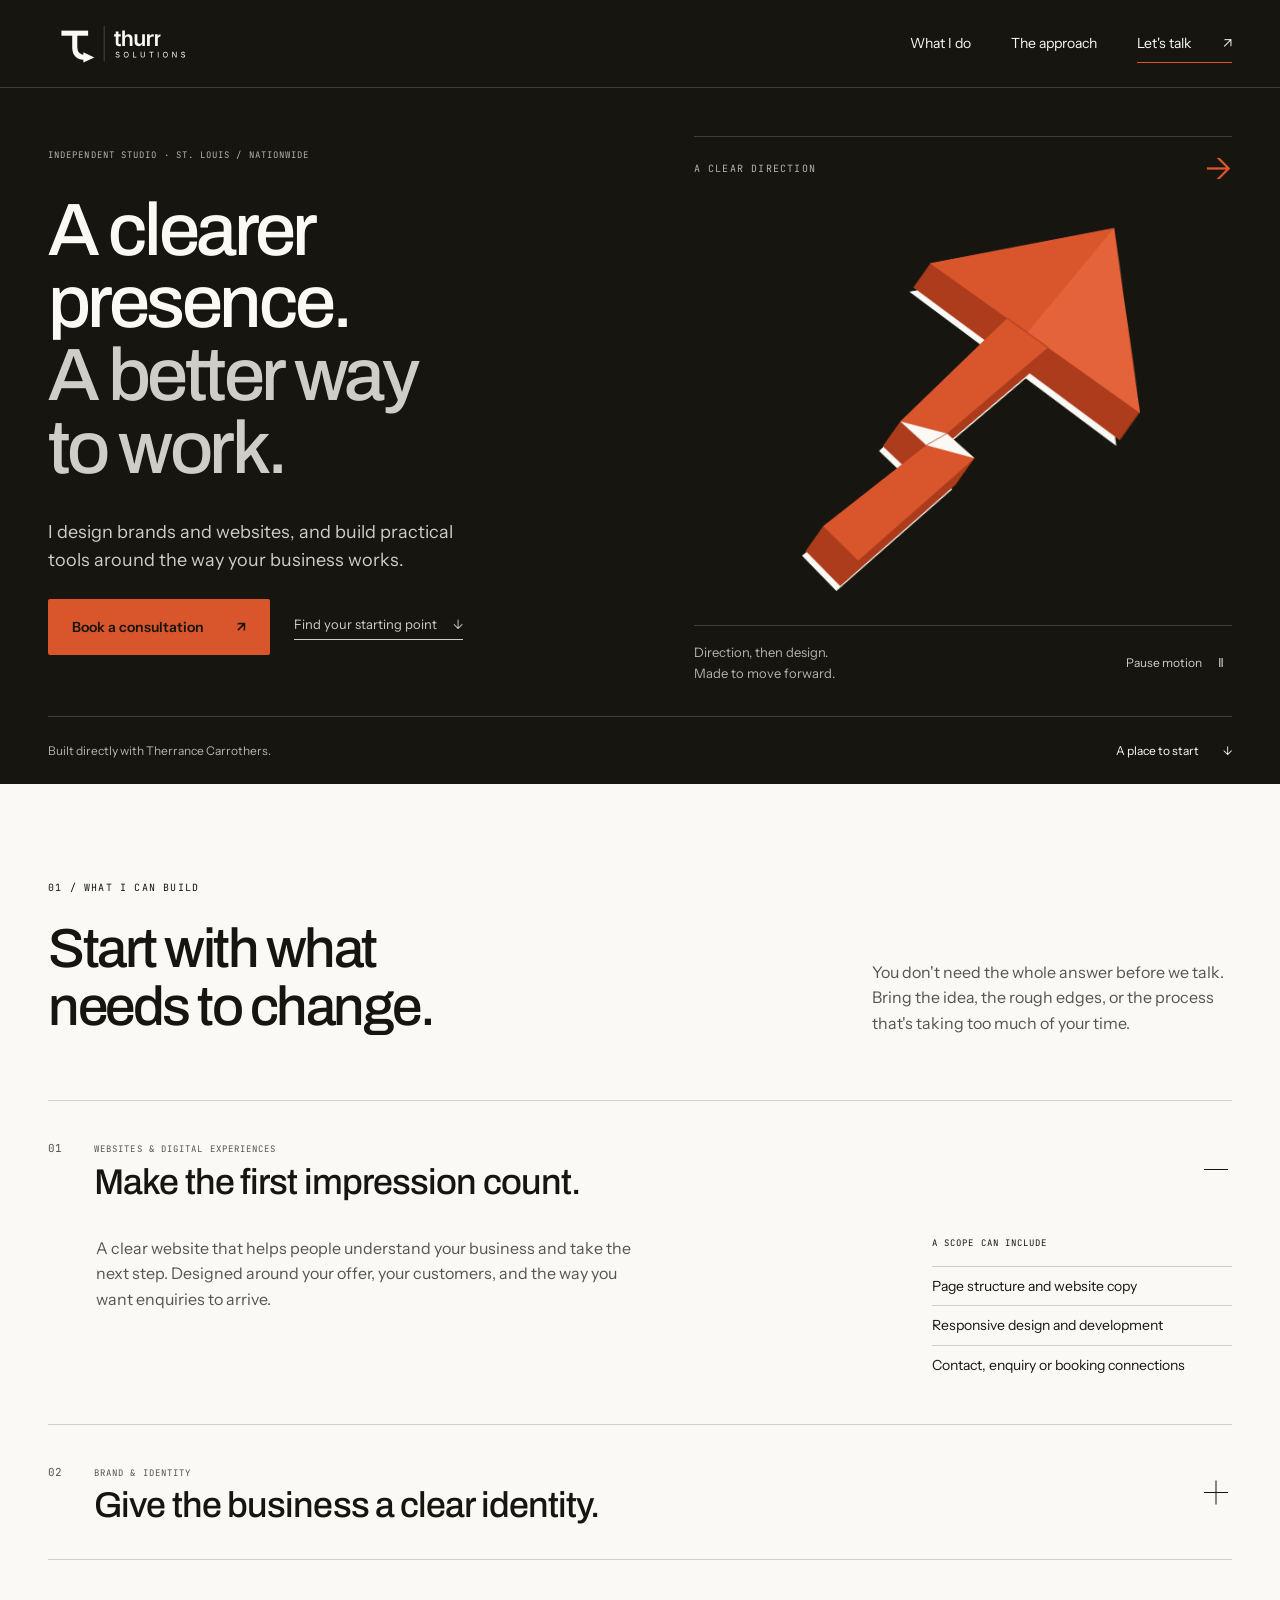
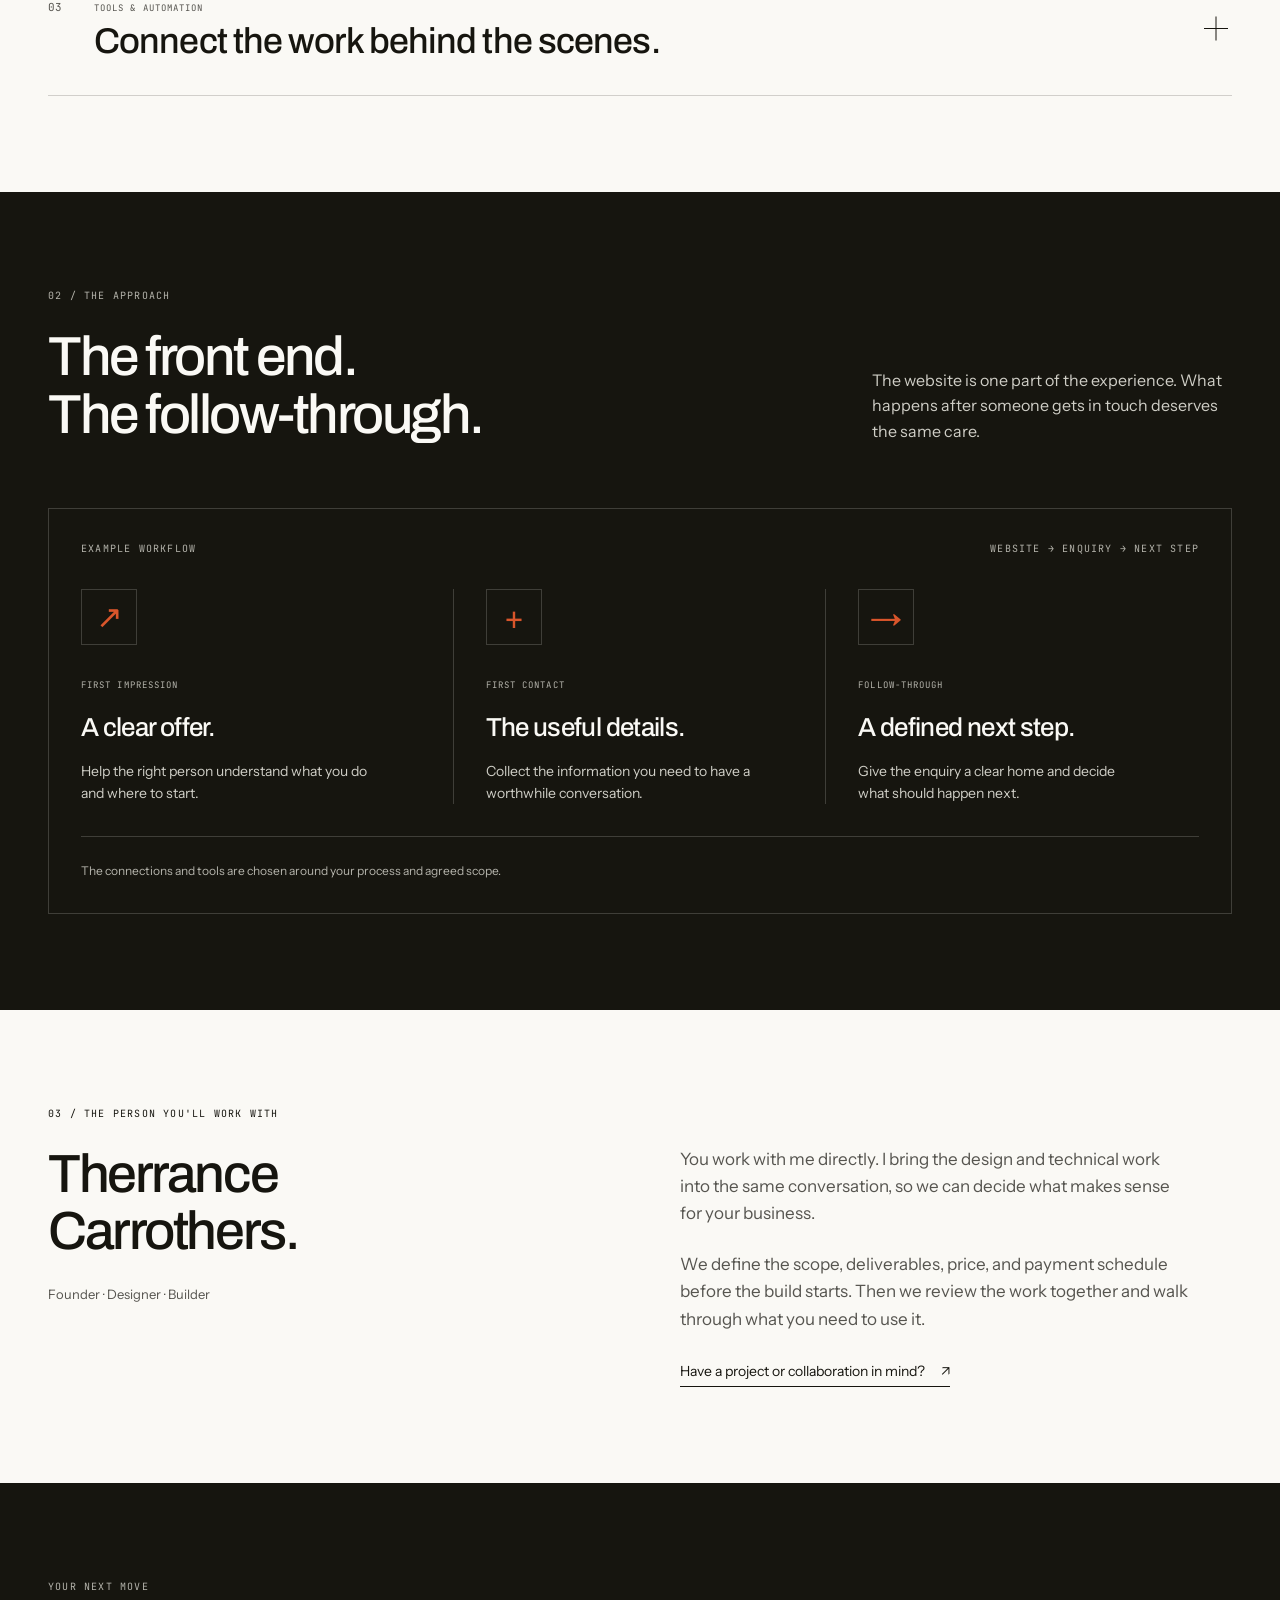
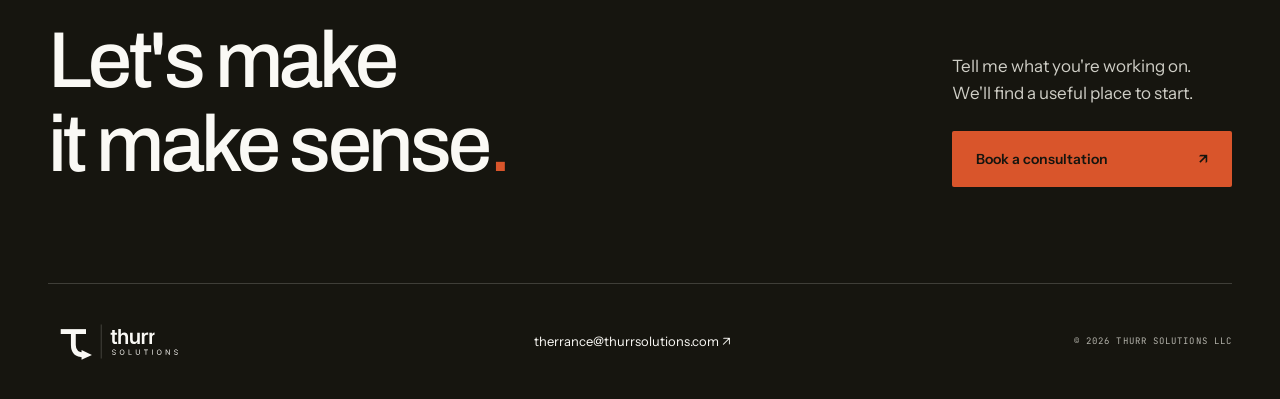
==== commit 9c7473ff: "SITE: publish folded-arrow homepage and reliable booking" ====
--- a/index.html
+++ b/index.html
@@ -1,147 +1,128 @@
 <!doctype html>
 <html lang="en">
 <head>
-<meta charset="utf-8">
-<meta name="viewport" content="width=device-width, initial-scale=1">
-<title>Thurr Solutions · brand, web and automation studio</title>
-<meta name="description" content="We build identity systems, the sites they live on, and the systems behind them. Consult first: we find where the business is losing people, then design against that.">
-
-<link rel="icon" href="assets/favicon.svg" type="image/svg+xml">
-<link rel="alternate icon" href="assets/favicon-32.png">
-<link rel="apple-touch-icon" href="assets/apple-touch-icon.png">
-
-<meta property="og:title" content="Thurr Solutions">
-<meta property="og:description" content="Direction, then design. Brands, the sites they live on, and the systems behind them.">
-<meta property="og:type" content="website">
-<meta property="og:url" content="https://thurrsolutions.com">
-<meta name="theme-color" content="#16150F">
-
-<link rel="preconnect" href="https://fonts.googleapis.com">
-<link rel="preconnect" href="https://fonts.gstatic.com" crossorigin>
-<link href="https://fonts.googleapis.com/css2?family=Archivo:wght@400;600;800;900&amp;family=Instrument+Sans:wght@400;500;600&amp;family=JetBrains+Mono:wght@400;500&amp;display=swap" rel="stylesheet">
-<link rel="stylesheet" href="styles.css">
+  <meta charset="utf-8">
+  <meta name="viewport" content="width=device-width, initial-scale=1">
+  <meta name="robots" content="index, follow">
+  <link rel="canonical" href="https://thurrsolutions.com/">
+  <meta property="og:title" content="Thurr Solutions · A clearer presence. A better way to work.">
+  <meta property="og:description" content="Brands, websites and practical business tools, built directly with Therrance Carrothers.">
+  <meta property="og:type" content="website">
+  <meta property="og:url" content="https://thurrsolutions.com/">
+  <title>Thurr Solutions · A clearer presence. A better way to work.</title>
+  <meta name="description" content="Brands, websites and practical business tools, built directly with Therrance Carrothers.">
+  <meta name="theme-color" content="#16150f">
+  <link rel="icon" href="/assets/favicon.svg" type="image/svg+xml">
+  <link rel="alternate icon" href="/assets/favicon-32.png">
+  <link rel="apple-touch-icon" href="/assets/apple-touch-icon.png">
+  <link rel="preconnect" href="https://fonts.googleapis.com">
+  <link rel="preconnect" href="https://fonts.gstatic.com" crossorigin>
+  <link href="https://fonts.googleapis.com/css2?family=Archivo:wght@400;500;600;800;900&family=Instrument+Sans:wght@400;500;600&family=JetBrains+Mono:wght@400;500&display=swap" rel="stylesheet">
+  <link rel="stylesheet" href="/direction.css">
+  <script src="/direction.js" defer></script>
 </head>
 <body>
+  <a class="skip" href="#main">Skip to content</a>
+  <header class="header">
+    <a href="#top" class="logo" aria-label="Thurr Solutions home"><img src="/assets/lockup-horizontal-reversed.svg" width="152" height="54" alt="Thurr Solutions"></a>
+    <nav aria-label="Main navigation"><a href="#services">What I do</a><a href="#approach">The approach</a><a class="nav-cta" href="/consult.html">Let's talk <span aria-hidden="true">↗</span></a></nav>
+  </header>
+  <main id="main">
+    <section class="hero wrap" id="top" aria-labelledby="hero-title">
+      <div class="hero-copy">
+        <p class="eyebrow">Independent studio · St. Louis / Nationwide</p>
+        <h1 id="hero-title">A clearer<br>presence.<br><span>A better way<br>to work.</span></h1>
+        <p class="hero-lede">I design brands and websites, and build practical tools around the way your business works.</p>
+        <div class="actions"><a class="button primary" href="/consult.html">Book a consultation <span aria-hidden="true">↗</span></a><a class="text-link" href="#services">Find your starting point <span aria-hidden="true">↓</span></a></div>
+      </div>
+      <div class="art-panel">
+        <div class="art-meta"><span class="eyebrow">A clear direction</span><span class="art-symbol" aria-hidden="true">→</span></div>
+        <div class="art-scene" aria-hidden="true">
+          <div class="sculpture">
+            <svg class="direction-arrow" viewBox="0 0 480 480" xmlns="http://www.w3.org/2000/svg" focusable="false" aria-hidden="true">
+              <defs><path id="direction-arrow-form" d="M72 350L112 390L250 294L222 264L340 186L422 268L424 66L218 64L300 146L170 244L198 274Z" /></defs>
+              <use class="arrow-underside" href="#direction-arrow-form" transform="translate(-27 30)" />
+              <g class="arrow-depth">
+                <use href="#direction-arrow-form" transform="translate(-22.4 25.2)" />
+                <use href="#direction-arrow-form" transform="translate(-21.6 24.3)" />
+                <use href="#direction-arrow-form" transform="translate(-20.8 23.4)" />
+                <use href="#direction-arrow-form" transform="translate(-20.0 22.5)" />
+                <use href="#direction-arrow-form" transform="translate(-19.2 21.6)" />
+                <use href="#direction-arrow-form" transform="translate(-18.4 20.7)" />
+                <use href="#direction-arrow-form" transform="translate(-17.6 19.8)" />
+                <use href="#direction-arrow-form" transform="translate(-16.8 18.9)" />
+                <use href="#direction-arrow-form" transform="translate(-16.0 18.0)" />
+                <use href="#direction-arrow-form" transform="translate(-15.2 17.1)" />
+                <use href="#direction-arrow-form" transform="translate(-14.4 16.2)" />
+                <use href="#direction-arrow-form" transform="translate(-13.6 15.3)" />
+                <use href="#direction-arrow-form" transform="translate(-12.8 14.4)" />
+                <use href="#direction-arrow-form" transform="translate(-12.0 13.5)" />
+                <use href="#direction-arrow-form" transform="translate(-11.2 12.6)" />
+                <use href="#direction-arrow-form" transform="translate(-10.4 11.7)" />
+                <use href="#direction-arrow-form" transform="translate(-9.6 10.8)" />
+                <use href="#direction-arrow-form" transform="translate(-8.8 9.9)" />
+                <use href="#direction-arrow-form" transform="translate(-8.0 9.0)" />
+                <use href="#direction-arrow-form" transform="translate(-7.2 8.1)" />
+                <use href="#direction-arrow-form" transform="translate(-6.4 7.2)" />
+                <use href="#direction-arrow-form" transform="translate(-5.6 6.3)" />
+                <use href="#direction-arrow-form" transform="translate(-4.8 5.4)" />
+                <use href="#direction-arrow-form" transform="translate(-4.0 4.5)" />
+                <use href="#direction-arrow-form" transform="translate(-3.2 3.6)" />
+                <use href="#direction-arrow-form" transform="translate(-2.4 2.7)" />
+                <use href="#direction-arrow-form" transform="translate(-1.6 1.8)" />
+                <use href="#direction-arrow-form" transform="translate(-0.8 0.9)" />
+              </g>
+              <use class="arrow-face" href="#direction-arrow-form" />
+              <path class="arrow-fold" d="M170 244L198 274L250 294L222 264Z" />
+              <path class="arrow-head-facet" d="M424 66L320 166L422 268Z" />
+              <path class="arrow-crease" d="M300 146L340 186M198 274L222 264" />
+              <path class="arrow-signal" d="M94 366L224 282L190 254L320 166L394 94" pathLength="100" />
+            </svg>
+          </div>
+        </div>
+        <div class="art-caption"><p>Direction, then design.<br>Made to move forward.</p><button id="motion-toggle" type="button" aria-pressed="false" hidden>Pause motion <span aria-hidden="true">Ⅱ</span></button></div>
+      </div>
+      <div class="hero-foot"><p>Built directly with Therrance Carrothers.</p><a href="#services">A place to start <span aria-hidden="true">↓</span></a></div>
+    </section>
 
-<a class="skip" href="#top">Skip to content</a>
+    <section class="services paper" id="services" aria-labelledby="services-title">
+      <div class="wrap">
+        <div class="section-intro"><p class="eyebrow">01 / What I can build</p><h2 id="services-title">Start with what<br>needs to change.</h2><p>You don't need the whole answer before we talk. Bring the idea, the rough edges, or the process that's taking too much of your time.</p></div>
+        <div class="service-rows">
+          <details name="starting-point" open>
+            <summary><span class="number">01</span><div><span class="eyebrow">Websites & digital experiences</span><h3>Make the first impression count.</h3></div><span class="toggle" aria-hidden="true"></span></summary>
+            <div class="service-body"><p>A clear website that helps people understand your business and take the next step. Designed around your offer, your customers, and the way you want enquiries to arrive.</p><div class="deliverables"><p class="eyebrow">A scope can include</p><ul><li>Page structure and website copy</li><li>Responsive design and development</li><li>Contact, enquiry or booking connections</li></ul></div></div>
+          </details>
+          <details name="starting-point">
+            <summary><span class="number">02</span><div><span class="eyebrow">Brand & identity</span><h3>Give the business a clear identity.</h3></div><span class="toggle" aria-hidden="true"></span></summary>
+            <div class="service-body"><p>A visual direction you can use consistently across your website, proposals, and everyday business. We work out what the brand needs to say, then give it a useful set of design decisions.</p><div class="deliverables"><p class="eyebrow">A scope can include</p><ul><li>Logo and identity assets</li><li>Colour and typography direction</li><li>Guidelines and practical templates</li></ul></div></div>
+          </details>
+          <details name="starting-point">
+            <summary><span class="number">03</span><div><span class="eyebrow">Tools & automation</span><h3>Connect the work behind the scenes.</h3></div><span class="toggle" aria-hidden="true"></span></summary>
+            <div class="service-body"><p>Useful tools for the work you repeat. We map the process first, then decide where a connection, a small app, or a better view of your information would help.</p><div class="deliverables"><p class="eyebrow">A scope can include</p><ul><li>Process mapping and system design</li><li>Internal tools and dashboards</li><li>Connections between existing tools</li></ul></div></div>
+          </details>
+        </div>
+      </div>
+    </section>
 
-<!-- The mark travels the left edge as you scroll, and the section waypoints
-     light as it passes them. Both are decorative; the page reads without them. -->
-<div class="rail" aria-hidden="true"><div class="rail-fill" id="rail-fill"></div></div>
-<svg class="rail-mark" id="rail-mark" viewBox="0 0 112 112" aria-hidden="true">
-  <g stroke="#D9552B" stroke-width="13" fill="none"><path d="M18 22H86"/><path d="M52 22v36q0 26 28 26"/></g>
-  <path d="M74 71 102 84 74 97Z" fill="#D9552B"/>
-</svg>
+    <section class="approach wrap" id="approach" aria-labelledby="approach-title">
+      <div class="approach-heading"><p class="eyebrow">02 / The approach</p><h2 id="approach-title">The front end.<br>The follow-through.</h2><p>The website is one part of the experience. What happens after someone gets in touch deserves the same care.</p></div>
+      <div class="workflow" aria-label="An example enquiry workflow">
+        <div class="workflow-label"><span class="eyebrow">Example workflow</span><span class="eyebrow">Website → enquiry → next step</span></div>
+        <ol><li><span class="workflow-icon" aria-hidden="true">↗</span><span class="eyebrow">First impression</span><h3>A clear offer.</h3><p>Help the right person understand what you do and where to start.</p></li><li><span class="workflow-icon" aria-hidden="true">+</span><span class="eyebrow">First contact</span><h3>The useful details.</h3><p>Collect the information you need to have a worthwhile conversation.</p></li><li><span class="workflow-icon" aria-hidden="true">→</span><span class="eyebrow">Follow-through</span><h3>A defined next step.</h3><p>Give the enquiry a clear home and decide what should happen next.</p></li></ol>
+        <p class="workflow-note">The connections and tools are chosen around your process and agreed scope.</p>
+      </div>
+    </section>
 
-<header class="site-header">
-  <a href="#top" aria-label="Thurr Solutions home">
-    <img src="assets/lockup-horizontal-reversed.svg" alt="Thurr Solutions" width="240" height="84">
-  </a>
-  <nav class="site-nav" id="site-nav">
-    <a class="btn btn-ghost" id="nav-cta" href="/consult.html"></a>
-  </nav>
-</header>
+    <section class="founder paper" id="studio" aria-labelledby="founder-title">
+      <div class="wrap founder-grid">
+        <div><p class="eyebrow">03 / The person you'll work with</p><h2 id="founder-title">Therrance<br>Carrothers.</h2><p class="founder-role">Founder · Designer · Builder</p></div>
+        <div class="founder-copy"><p>You work with me directly. I bring the design and technical work into the same conversation, so we can decide what makes sense for your business.</p><p>We define the scope, deliverables, price, and payment schedule before the build starts. Then we review the work together and walk through what you need to use it.</p><a class="text-link" href="mailto:therrance@thurrsolutions.com?subject=Project%20or%20collaboration">Have a project or collaboration in mind? <span aria-hidden="true">↗</span></a></div>
+      </div>
+    </section>
 
-<main id="top">
-
-  <!-- 00 — HOOK. Above the fold: visible immediately, never gated on motion. -->
-  <section class="hero wrap" id="hero">
-    <canvas id="field" aria-hidden="true"></canvas>
-    <p class="exit" id="hero-exit"></p>
-    <h1 class="display" id="hero-headline"></h1>
-    <p class="lede" id="hero-sub"></p>
-    <a class="btn" id="hero-cta" href="/consult.html"></a>
-    <div class="hero-meta" id="hero-meta"></div>
-  </section>
-
-  <div class="marquee" aria-hidden="true"><div class="mq-track" id="mq"></div></div>
-
-  <!-- 01 — THE ROUTE. Signature interaction: a lead travels the stages and stalls. -->
-  <section class="wrap" id="route-sec">
-    <div class="sec-head"><span class="exit"></span><h2 class="h2"></h2></div>
-    <p class="lede r-fade" id="map-sub"></p>
-    <div class="route-spread">
-      <div class="route" id="route">
-        <div class="route-track" aria-hidden="true">
-          <div class="route-line"></div>
-          <div class="route-dot" id="dot"><span class="dot-label" id="dot-label"></span></div>
-        </div>
-        <ol class="stages" id="stages"></ol>
-      </div>
-      <aside class="lens r-fade" id="map-lens"></aside>
-    </div>
-  </section>
-
-  <!-- 02 — PROCESS -->
-  <section class="wrap" id="process">
-    <div class="sec-head"><span class="exit"></span><h2 class="h2"></h2><span class="sec-note"></span></div>
-    <div class="steps" id="steps"></div>
-    <p class="honest r-fade"></p>
-  </section>
-
-  <!-- 03 — SELECTED WORK -->
-  <section class="wrap" id="work">
-    <div class="sec-head"><span class="exit"></span><h2 class="h2"></h2><span class="sec-note"></span></div>
-    <div class="work-grid" id="work-grid"></div>
-    <p class="honest r-fade" id="work-honest"></p>
-  </section>
-
-  <!-- 04 — THE MATH. The visitor's own numbers, never a claimed result. -->
-  <section class="wrap" id="calc-sec">
-    <div class="sec-head"><span class="exit"></span><h2 class="h2"></h2><span class="sec-note"></span></div>
-    <div class="calc">
-      <div class="calc-inputs r-fade" id="calc-inputs"></div>
-      <div class="calc-out r-fade">
-        <span class="calc-label" id="calc-label"></span>
-        <div class="calc-big" id="calc-annual">$0</div>
-        <div class="calc-split">
-          <div><b id="calc-hours">0</b><span id="calc-split-a"></span></div>
-          <div><b id="calc-reclaim">$0</b><span id="calc-split-b"></span></div>
-        </div>
-        <p class="calc-disc" id="calc-disc"></p>
-      </div>
-    </div>
-  </section>
-
-  <!-- 05 — GUARANTEES -->
-  <section class="wrap" id="guarantee">
-    <div class="sec-head"><span class="exit"></span><h2 class="h2"></h2><span class="sec-note"></span></div>
-    <div class="guar" id="guar"></div>
-  </section>
-
-  <!-- 06 — WHO -->
-  <section class="wrap" id="who">
-    <div class="sec-head"><span class="exit"></span></div>
-    <div class="who-grid" id="who-grid">
-      <div id="who-body"></div>
-    </div>
-  </section>
-
-  <!-- 07 — BOOK -->
-  <section class="wrap book" id="book">
-    <div class="sec-head"><span class="exit"></span></div>
-    <h2 class="display-sm r-fade"></h2>
-    <p class="lede r-fade" id="book-body"></p>
-    <a class="btn btn-lg r-fade" id="book-cta" href="/consult.html"></a>
-    <span class="book-alt r-fade" id="book-alt"></span>
-    <p class="reassure caption r-fade"></p>
-  </section>
-
-</main>
-
-<footer class="site-footer">
-  <div class="wrap">
-    <img class="footer-mark" src="assets/lockup-horizontal-descriptor-reversed.svg"
-         alt="Thurr Solutions — Brand &amp; Web Studio" width="232" height="97">
-    <p class="footer-boiler" id="f-boiler"></p>
-    <div class="footer-meta">
-      <span id="f-line"></span>
-      <a id="f-email" href="#"></a>
-      <span id="f-note"></span>
-    </div>
-  </div>
-</footer>
-
-<script type="module" src="main.js"></script>
+    <section class="contact wrap" id="contact" aria-labelledby="contact-title"><p class="eyebrow">Your next move</p><div class="contact-grid"><h2 id="contact-title">Let's make<br>it make sense<span>.</span></h2><div><p>Tell me what you're working on.<br>We'll find a useful place to start.</p><a class="button primary" href="/consult.html">Book a consultation <span aria-hidden="true">↗</span></a></div></div></section>
+  </main>
+  <footer class="footer wrap"><a href="#top" class="logo" aria-label="Return to top"><img src="/assets/lockup-horizontal-reversed.svg" width="144" height="50" alt="Thurr Solutions"></a><a href="mailto:therrance@thurrsolutions.com">therrance@thurrsolutions.com <span aria-hidden="true">↗</span></a><p class="eyebrow">© 2026 Thurr Solutions LLC</p></footer>
 </body>
 </html>
--- a/direction.css
+++ b/direction.css
@@ -0,0 +1,8 @@
+:root{--ink:#16150f;--paper:#faf9f5;--clay:#d9552b;--clay-lift:#e4633a;--bright:#cfcec6;--muted:#b4b3ab;--line:rgba(250,249,245,.18);--paper-line:rgba(22,21,15,.18);--display:Archivo,"Helvetica Neue",Arial,sans-serif;--body:"Instrument Sans",Arial,sans-serif;--mono:"JetBrains Mono",monospace}
+*{box-sizing:border-box}html{scroll-behavior:smooth;scroll-padding-top:96px}body{margin:0;background:var(--ink);color:var(--paper);font:17px/1.6 var(--body)}a{color:inherit;text-decoration:none}button{font:inherit}button,a,summary{touch-action:manipulation;-webkit-tap-highlight-color:transparent}a:focus-visible,button:focus-visible,summary:focus-visible{outline:3px solid var(--clay-lift);outline-offset:6px}img{display:block;max-width:100%}p,h1,h2,h3{margin-top:0}h1,h2,h3{font-family:var(--display)}p{margin-bottom:24px}h2{font-size:clamp(36px,4.3vw,64px);font-weight:500;line-height:1.06;letter-spacing:-.045em;margin:24px 0}h3{font-size:24px;font-weight:500;letter-spacing:-.025em;line-height:1.2;margin:0}.wrap{width:min(1280px,calc(100% - 96px));margin-inline:auto}.eyebrow{font:400 10px/1.6 var(--mono);letter-spacing:.12em;text-transform:uppercase;margin:0}.skip{position:fixed;top:0;left:24px;z-index:30;padding:16px;background:var(--paper);color:var(--ink);transform:translateY(-120%)}.skip:focus{transform:none}.header{height:88px;padding:16px 48px;display:flex;justify-content:space-between;align-items:center;gap:24px;background:var(--ink);border-bottom:1px solid var(--line);position:sticky;top:0;z-index:10}.logo img{width:152px;height:auto}.header nav{display:flex;align-items:center;gap:40px;font-size:14px}.header nav>a:hover{color:var(--clay-lift)}.nav-cta{border-bottom:1px solid var(--clay);padding-block:8px;display:flex;gap:32px;align-items:center}.hero{display:grid;grid-template-columns:1.08fr 1fr;gap:0 64px;padding-top:48px;align-items:center}.hero-copy{padding-bottom:48px;min-width:0}.hero-copy>.eyebrow{color:var(--muted);font-size:9px}.hero h1{font-size:clamp(48px,5.8vw,80px);font-weight:500;line-height:.98;letter-spacing:-.048em;margin:32px 0}.hero h1>span{color:var(--bright)}.hero-lede{font-size:18px;max-width:440px;color:var(--bright);line-height:1.6}.actions{display:flex;align-items:center;gap:24px;flex-wrap:wrap}.button{display:inline-flex;align-items:center;justify-content:space-between;gap:32px;min-height:56px;padding:16px 24px;font-size:14px;font-weight:600;border-radius:2px}.primary{background:var(--clay);color:var(--ink);transition:background 180ms ease}.primary:hover{background:var(--clay-lift)}.text-link{display:inline-flex;align-items:center;gap:16px;border-bottom:1px solid currentColor;padding-bottom:4px;font-size:13px}.hero .text-link{color:var(--bright)}.art-panel{align-self:stretch;display:flex;flex-direction:column;justify-content:space-between;min-width:0}.art-meta{border-top:1px solid var(--line);padding-top:16px;display:flex;justify-content:space-between;align-items:center;color:var(--muted)}.art-symbol{font-size:32px;line-height:1;color:var(--clay)}.art-scene{height:440px;display:grid;place-items:center;perspective:1200px;overflow:hidden}.sculpture{width:min(100%,448px);height:auto;position:relative;transform:perspective(1000px) rotateX(10deg) rotateY(-14deg) rotateZ(-5deg);transform-origin:50% 55%}.direction-arrow{display:block;width:100%;height:auto;overflow:visible}.arrow-underside{fill:var(--paper)}.arrow-depth{fill:#ac3c1c}.arrow-fold{fill:var(--paper)}.arrow-head-facet{fill:var(--clay-lift)}.arrow-face{fill:var(--clay)}.arrow-crease{fill:none;stroke:#9e3519;stroke-width:1.2;opacity:.6}.arrow-signal{fill:none;stroke:var(--paper);stroke-width:2.2;stroke-linecap:round;stroke-dasharray:7 112;stroke-dashoffset:7;opacity:0}.has-js .sculpture{animation:direction-settle 14s cubic-bezier(.4,0,.2,1) infinite}.has-js .arrow-signal{animation:direction-trace 14s ease-in-out infinite}.sculpture.is-paused,.sculpture.is-paused .arrow-signal{animation-play-state:paused}.art-caption{border-top:1px solid var(--line);padding:16px 0 32px;display:flex;align-items:center;justify-content:space-between;gap:16px}.art-caption p{font-size:13px;color:var(--muted);margin:0}.art-caption button{border:0;background:none;color:var(--bright);padding:8px;cursor:pointer;font-size:12px;display:flex;align-items:center;gap:16px;min-height:40px}.art-caption button[hidden]{display:none}.hero-foot{grid-column:1/-1;border-top:1px solid var(--line);padding-block:24px;display:flex;justify-content:space-between;align-items:center;gap:24px;font-size:12px;color:var(--muted)}.hero-foot p{margin:0}.hero-foot a{display:flex;gap:24px;align-items:center;color:var(--paper)}@keyframes direction-settle{0%,18%,100%{transform:perspective(1000px) rotateX(10deg) rotateY(-14deg) rotateZ(-5deg) translate(0,0)}48%,68%{transform:perspective(1000px) rotateX(7deg) rotateY(-8deg) rotateZ(-3deg) translate(8px,-6px)}}@keyframes direction-trace{0%,12%{stroke-dashoffset:7;opacity:0}18%{opacity:.9}54%{stroke-dashoffset:-100;opacity:.9}60%,100%{stroke-dashoffset:-100;opacity:0}}
+.paper{background:var(--paper);color:var(--ink)}.services{padding-block:96px}.section-intro{display:grid;grid-template-columns:1.3fr 1fr;column-gap:80px;align-items:end;margin-bottom:64px}.section-intro>.eyebrow{grid-column:1/-1}.section-intro h2{margin-bottom:0}.section-intro>p:last-child{max-width:360px;font-size:16px;color:rgba(22,21,15,.72);margin:0 0 0 auto}.service-rows{border-top:1px solid var(--paper-line)}.service-rows details{border-bottom:1px solid var(--paper-line)}.service-rows summary{list-style:none;display:flex;align-items:center;gap:32px;padding:32px 0;cursor:pointer}.service-rows summary::-webkit-details-marker{display:none}.number{align-self:flex-start;padding-top:8px;font:11px var(--mono);color:rgba(22,21,15,.72)}.service-rows summary .eyebrow{color:rgba(22,21,15,.72);font-size:9px;margin-bottom:8px}.service-rows h3{font-size:clamp(24px,2.8vw,40px)}.toggle{width:32px;height:32px;position:relative;margin-left:auto;flex:none}.toggle::before,.toggle::after{content:"";width:24px;height:1px;background:var(--ink);position:absolute;top:16px;left:4px}.toggle::after{transform:rotate(90deg)}details[open] .toggle::after{transform:rotate(0)}.service-body{display:grid;grid-template-columns:1.3fr 1fr;gap:80px;padding:0 0 40px 48px}.service-body>p{max-width:540px;font-size:16px;color:rgba(22,21,15,.72);margin:0}.deliverables{font-size:14px;justify-self:end;min-width:300px}.deliverables>.eyebrow{font-size:9px}.deliverables ul{margin:16px 0 0;padding:0;list-style:none}.deliverables li{border-top:1px solid var(--paper-line);padding-block:8px}
+.approach{padding-block:96px}.approach-heading{display:grid;grid-template-columns:1.3fr 1fr;gap:0 80px;align-items:end}.approach-heading>.eyebrow{grid-column:1/-1;color:var(--muted)}.approach-heading h2{margin-bottom:0}.approach-heading>p:last-child{color:var(--bright);font-size:16px;max-width:360px;margin:0 0 0 auto}.workflow{margin-top:64px;border:1px solid var(--line);padding:32px}.workflow-label{display:flex;justify-content:space-between;gap:24px;color:var(--muted)}.workflow ol{list-style:none;padding:0;margin:32px 0;display:grid;grid-template-columns:repeat(3,1fr)}.workflow li{padding:0 32px;border-right:1px solid var(--line)}.workflow li:first-child{padding-left:0}.workflow li:last-child{border:0;padding-right:0}.workflow-icon{width:56px;height:56px;border:1px solid var(--line);display:grid;place-items:center;color:var(--clay);font:32px var(--display);margin-bottom:24px}.workflow li>.eyebrow{font-size:9px;color:var(--muted)}.workflow h3{font-size:26px;margin:16px 0}.workflow li>p{font-size:14px;color:var(--bright);max-width:290px;margin:0}.workflow-note{margin:0;border-top:1px solid var(--line);padding-top:24px;font-size:12px;color:var(--muted)}
+.founder{padding-block:96px}.founder-grid{display:grid;grid-template-columns:1fr 1fr;gap:80px}.founder-grid>*{min-width:0}.founder h2{font-size:clamp(36px,4.2vw,64px);margin-bottom:24px}.founder-role{font-size:13px;color:rgba(22,21,15,.72);margin:0}.founder-copy{padding-top:40px}.founder-copy p{font-size:17px;color:rgba(22,21,15,.72);max-width:510px}.founder-copy .text-link{max-width:100%;font-size:14px}.contact{padding-block:96px}.contact>.eyebrow{color:var(--muted)}.contact-grid{display:grid;grid-template-columns:1.3fr 1fr;gap:80px;align-items:end}.contact h2{font-size:clamp(48px,6.2vw,88px);margin-bottom:0}.contact h2 span{color:var(--clay)}.contact-grid>div{justify-self:end}.contact-grid p{font-size:17px;color:var(--bright)}.contact .button{min-width:280px}.footer{border-top:1px solid var(--line);padding-block:32px;display:flex;justify-content:space-between;align-items:center;gap:24px}.footer .logo img{width:144px}.footer>a:not(.logo){font-size:13px}.footer>.eyebrow{font-size:9px;color:var(--muted)}
+@media(max-width:1050px){.wrap{width:calc(100% - 64px)}.header{padding-inline:32px}.header nav{gap:24px}.hero{column-gap:32px}.hero h1{font-size:clamp(48px,6vw,64px)}.hero-copy>.eyebrow{font-size:8px;letter-spacing:.05em}.hero-lede{font-size:17px}.sculpture{width:min(100%,360px)}.art-scene{height:392px}.actions{gap:24px}.section-intro,.service-body,.approach-heading,.founder-grid,.contact-grid{column-gap:48px}.deliverables{min-width:240px}.workflow{padding:24px}.workflow li{padding-inline:24px}.workflow h3{font-size:22px}}
+@media(max-width:760px){html{scroll-padding-top:88px}.wrap{width:calc(100% - 40px)}.header{height:80px;padding:12px 20px}.logo img{width:132px}.header nav{font-size:12px;gap:24px}.header nav>a:not(.nav-cta){display:none}.nav-cta{gap:24px}.hero{grid-template-columns:1fr;padding-top:32px}.hero-copy{padding-bottom:40px}.hero-copy>.eyebrow{font-size:8px;letter-spacing:.06em}.hero h1{font-size:clamp(48px,12vw,80px);margin-block:24px;line-height:1.01}.hero-lede{max-width:460px}.actions{gap:24px}.has-js .sculpture,.has-js .arrow-signal{animation:none}.art-panel{min-height:400px}.art-scene{height:312px}.sculpture{width:min(100%,360px)}.art-caption{padding-bottom:24px}.hero-foot{font-size:11px;padding-block:24px;gap:16px}.hero-foot p{max-width:180px}.hero-foot a{gap:16px;white-space:nowrap}.services,.approach,.founder,.contact{padding-block:56px}.section-intro,.approach-heading,.founder-grid,.contact-grid{display:block}.section-intro{margin-bottom:40px}.section-intro h2,.approach h2{font-size:40px;margin:24px 0}.section-intro>p:last-child,.approach-heading>p:last-child{margin:0;max-width:480px}.service-rows summary{gap:16px;padding-block:24px}.service-rows h3{font-size:25px;max-width:340px}.number{font-size:10px}.service-rows summary .eyebrow{font-size:8px;letter-spacing:.05em}.toggle{width:24px;height:24px}.toggle::before,.toggle::after{width:16px;top:12px}.service-body{display:block;padding:0 0 32px 32px}.service-body>p{font-size:16px}.deliverables{margin-top:24px;min-width:0;max-width:400px}.workflow{margin-top:32px;padding:24px}.workflow-label{display:block}.workflow-label>.eyebrow+ .eyebrow{margin-top:8px;font-size:8px}.workflow ol{grid-template-columns:1fr;margin-top:24px;margin-bottom:24px}.workflow li,.workflow li:first-child,.workflow li:last-child{padding:24px 0;border-right:0;border-bottom:1px solid var(--line)}.workflow li:first-child{padding-top:0}.workflow li:last-child{border-bottom:0;padding-bottom:0}.workflow-icon{width:48px;height:48px;margin-bottom:16px}.workflow li>p{max-width:none}.workflow h3{margin-block:12px;font-size:26px}.founder h2{font-size:clamp(36px,9vw,52px)}.founder-copy{padding-top:32px}.founder-copy .text-link{font-size:13px;gap:8px}.contact h2{font-size:clamp(40px,10vw,64px);margin-bottom:32px}.contact .button{min-width:0;width:100%}.footer{display:grid;gap:24px}.footer>a:not(.logo){font-size:12px}}
+@media(prefers-reduced-motion:reduce){html{scroll-behavior:auto}*,*::before,*::after{animation:none!important;transition:none!important}}
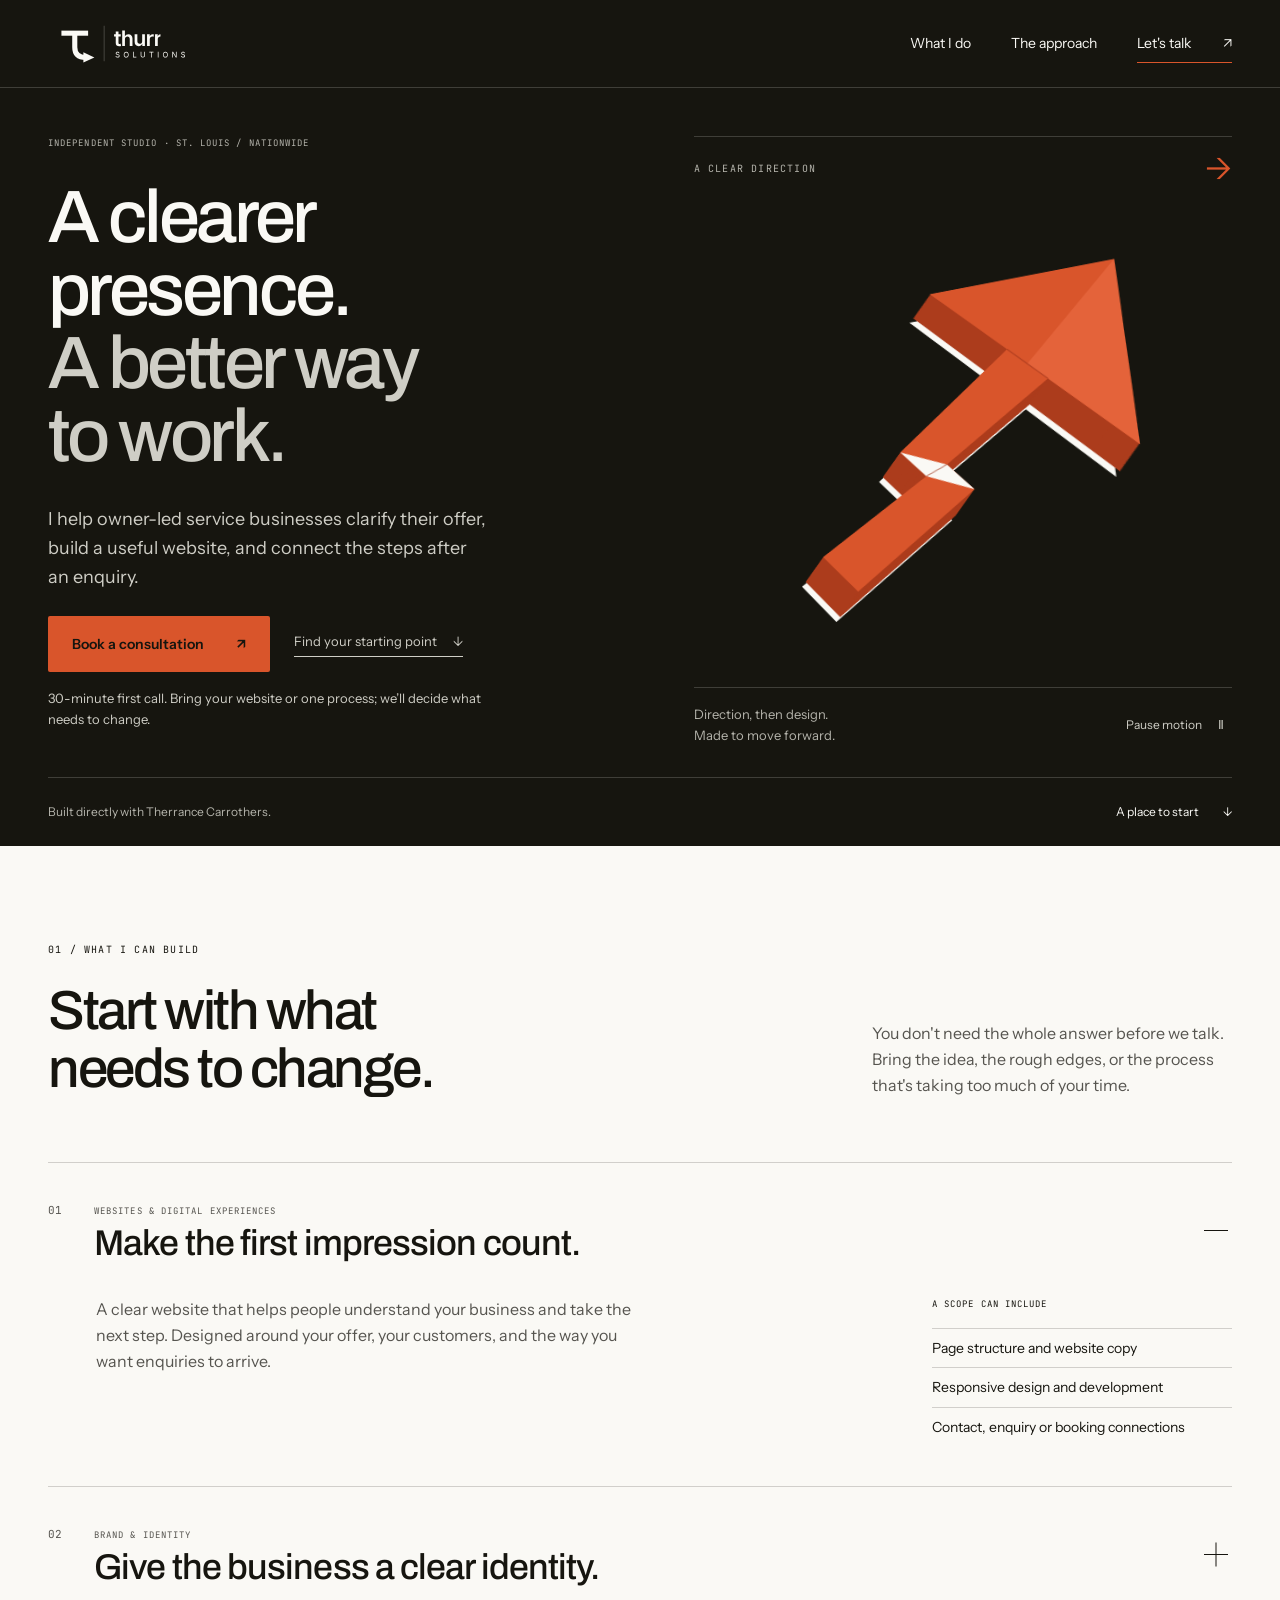
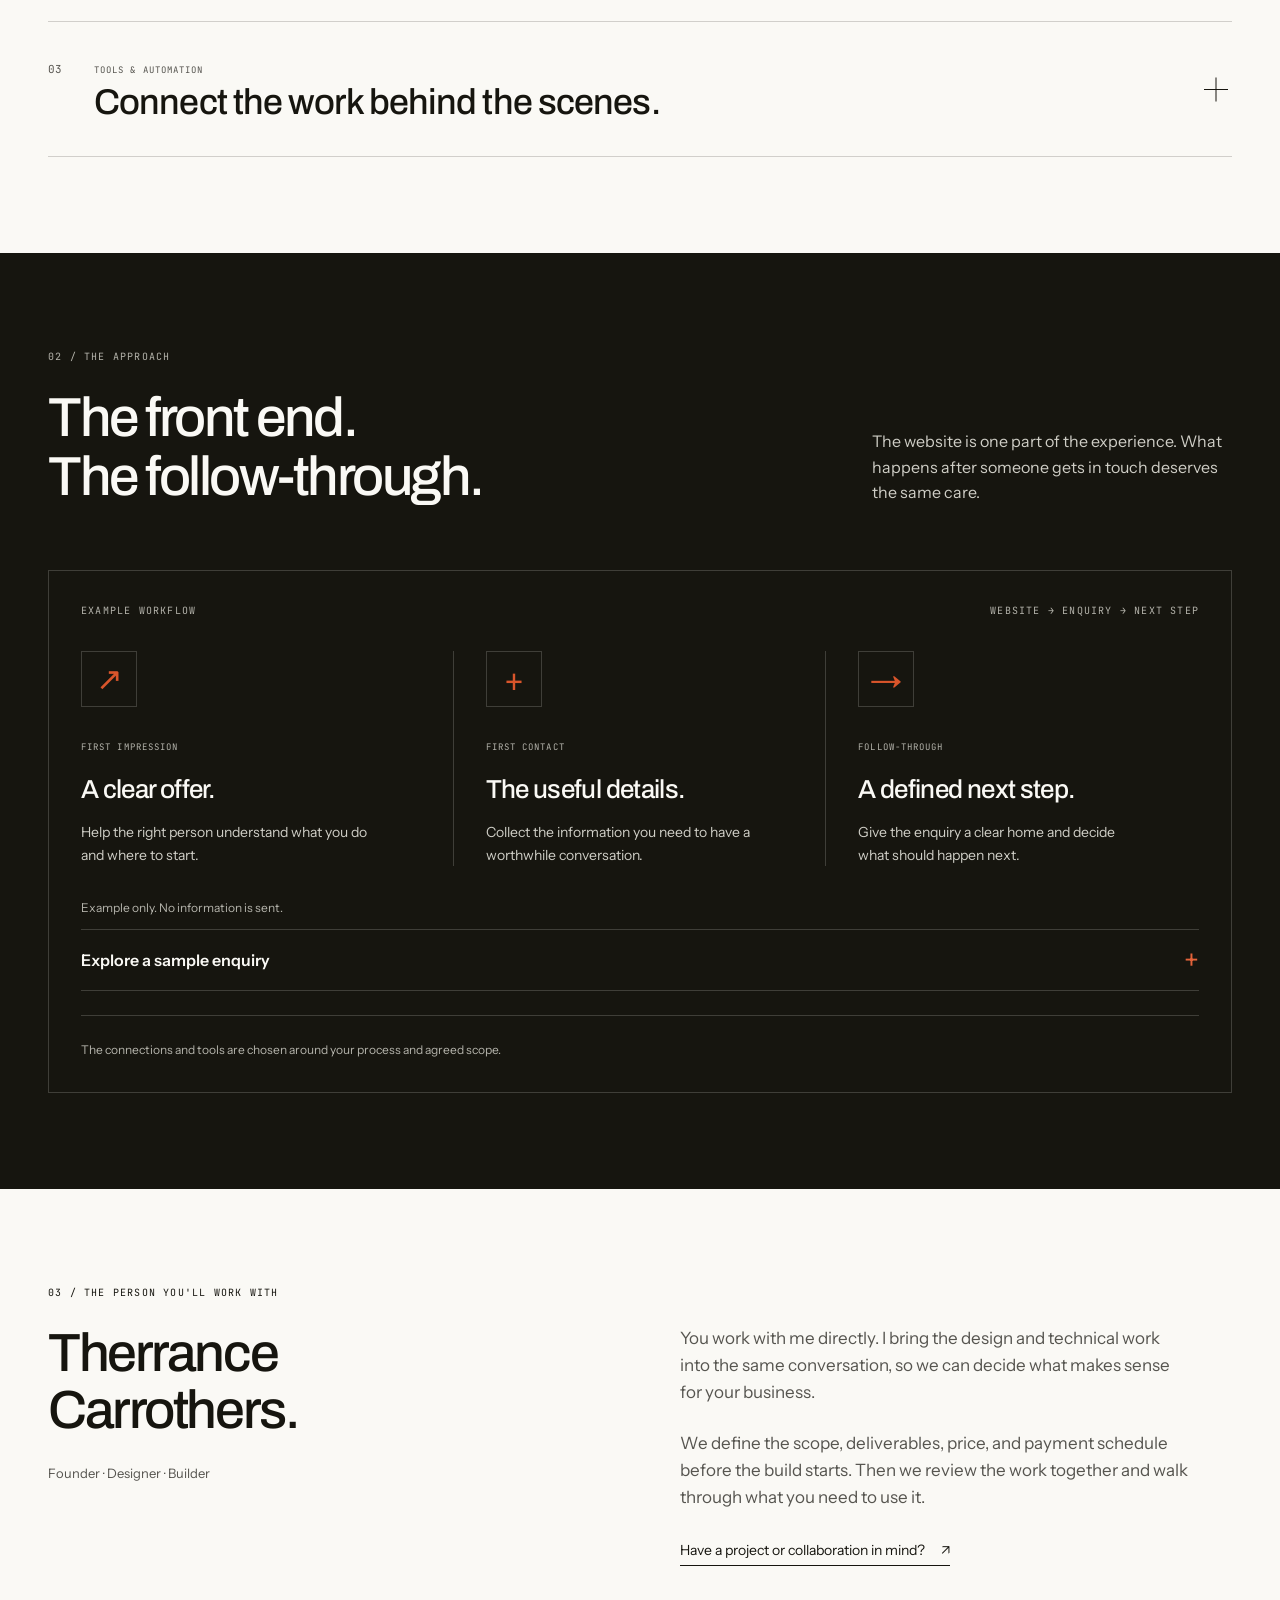
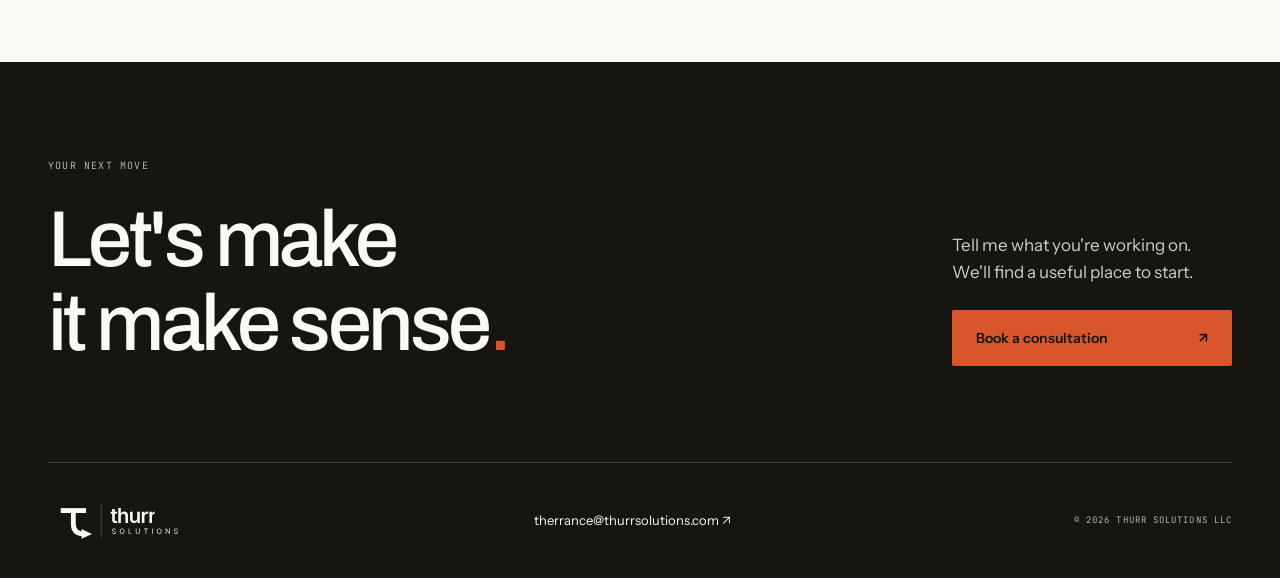
==== commit 19b59d62: "SITE: clarify first call and demonstrate enquiry workflow" ====
--- a/index.html
+++ b/index.html
@@ -18,7 +18,7 @@
   <link rel="preconnect" href="https://fonts.googleapis.com">
   <link rel="preconnect" href="https://fonts.gstatic.com" crossorigin>
   <link href="https://fonts.googleapis.com/css2?family=Archivo:wght@400;500;600;800;900&family=Instrument+Sans:wght@400;500;600&family=JetBrains+Mono:wght@400;500&display=swap" rel="stylesheet">
-  <link rel="stylesheet" href="/direction.css">
+  <link rel="stylesheet" href="/direction.css?v=b6c0edcb5e1c">
   <script src="/direction.js" defer></script>
 </head>
 <body>
@@ -32,8 +32,9 @@
       <div class="hero-copy">
         <p class="eyebrow">Independent studio · St. Louis / Nationwide</p>
         <h1 id="hero-title">A clearer<br>presence.<br><span>A better way<br>to work.</span></h1>
-        <p class="hero-lede">I design brands and websites, and build practical tools around the way your business works.</p>
+        <p class="hero-lede">I help owner-led service businesses clarify their offer, build a useful website, and connect the steps after an enquiry.</p>
         <div class="actions"><a class="button primary" href="/consult.html">Book a consultation <span aria-hidden="true">↗</span></a><a class="text-link" href="#services">Find your starting point <span aria-hidden="true">↓</span></a></div>
+        <p class="first-call">30-minute first call. Bring your website or one process; we’ll decide what needs to change.</p>
       </div>
       <div class="art-panel">
         <div class="art-meta"><span class="eyebrow">A clear direction</span><span class="art-symbol" aria-hidden="true">→</span></div>
@@ -110,6 +111,30 @@
       <div class="workflow" aria-label="An example enquiry workflow">
         <div class="workflow-label"><span class="eyebrow">Example workflow</span><span class="eyebrow">Website → enquiry → next step</span></div>
         <ol><li><span class="workflow-icon" aria-hidden="true">↗</span><span class="eyebrow">First impression</span><h3>A clear offer.</h3><p>Help the right person understand what you do and where to start.</p></li><li><span class="workflow-icon" aria-hidden="true">+</span><span class="eyebrow">First contact</span><h3>The useful details.</h3><p>Collect the information you need to have a worthwhile conversation.</p></li><li><span class="workflow-icon" aria-hidden="true">→</span><span class="eyebrow">Follow-through</span><h3>A defined next step.</h3><p>Give the enquiry a clear home and decide what should happen next.</p></li></ol>
+        <p class="enquiry-example-note">Example only. No information is sent.</p>
+        <details class="enquiry-example">
+          <summary><span>Explore a sample enquiry</span><span class="enquiry-example-toggle" aria-hidden="true">+</span></summary>
+          <div class="enquiry-example-grid">
+            <section aria-labelledby="example-request-title">
+              <p class="eyebrow">01 / Fictional request</p>
+              <h3 id="example-request-title">An enquiry arrives.</h3>
+              <blockquote>“I need a quote to clean the gutters on a two-story house. Do you work in my area?”</blockquote>
+            </section>
+            <section aria-labelledby="example-owner-title">
+              <p class="eyebrow">02 / Owner’s enquiry list</p>
+              <h3 id="example-owner-title">The details in one place.</h3>
+              <dl><div><dt>Request</dt><dd>Gutter cleaning</dd></div><div><dt>Still needed</dt><dd>Service location</dd></div><div><dt>Stage</dt><dd>Needs a reply</dd></div></dl>
+            </section>
+            <section aria-labelledby="example-action-title">
+              <p class="eyebrow">03 / Suggested next step</p>
+              <h3 id="example-action-title">Check the service area.</h3>
+              <p>Ask for the town and availability before preparing a quote.</p>
+              <p class="enquiry-draft-label">Unsent reply draft</p>
+              <blockquote>“Thanks for getting in touch. Which town is the property in, and what days would work for you? I’ll confirm whether we cover the area and explain the next step.”</blockquote>
+            </section>
+          </div>
+          <p class="enquiry-example-limit">A fictional walkthrough of how a request could be organised and reviewed.</p>
+        </details>
         <p class="workflow-note">The connections and tools are chosen around your process and agreed scope.</p>
       </div>
     </section>
--- a/direction.css
+++ b/direction.css
@@ -6,3 +6,9 @@
 @media(max-width:1050px){.wrap{width:calc(100% - 64px)}.header{padding-inline:32px}.header nav{gap:24px}.hero{column-gap:32px}.hero h1{font-size:clamp(48px,6vw,64px)}.hero-copy>.eyebrow{font-size:8px;letter-spacing:.05em}.hero-lede{font-size:17px}.sculpture{width:min(100%,360px)}.art-scene{height:392px}.actions{gap:24px}.section-intro,.service-body,.approach-heading,.founder-grid,.contact-grid{column-gap:48px}.deliverables{min-width:240px}.workflow{padding:24px}.workflow li{padding-inline:24px}.workflow h3{font-size:22px}}
 @media(max-width:760px){html{scroll-padding-top:88px}.wrap{width:calc(100% - 40px)}.header{height:80px;padding:12px 20px}.logo img{width:132px}.header nav{font-size:12px;gap:24px}.header nav>a:not(.nav-cta){display:none}.nav-cta{gap:24px}.hero{grid-template-columns:1fr;padding-top:32px}.hero-copy{padding-bottom:40px}.hero-copy>.eyebrow{font-size:8px;letter-spacing:.06em}.hero h1{font-size:clamp(48px,12vw,80px);margin-block:24px;line-height:1.01}.hero-lede{max-width:460px}.actions{gap:24px}.has-js .sculpture,.has-js .arrow-signal{animation:none}.art-panel{min-height:400px}.art-scene{height:312px}.sculpture{width:min(100%,360px)}.art-caption{padding-bottom:24px}.hero-foot{font-size:11px;padding-block:24px;gap:16px}.hero-foot p{max-width:180px}.hero-foot a{gap:16px;white-space:nowrap}.services,.approach,.founder,.contact{padding-block:56px}.section-intro,.approach-heading,.founder-grid,.contact-grid{display:block}.section-intro{margin-bottom:40px}.section-intro h2,.approach h2{font-size:40px;margin:24px 0}.section-intro>p:last-child,.approach-heading>p:last-child{margin:0;max-width:480px}.service-rows summary{gap:16px;padding-block:24px}.service-rows h3{font-size:25px;max-width:340px}.number{font-size:10px}.service-rows summary .eyebrow{font-size:8px;letter-spacing:.05em}.toggle{width:24px;height:24px}.toggle::before,.toggle::after{width:16px;top:12px}.service-body{display:block;padding:0 0 32px 32px}.service-body>p{font-size:16px}.deliverables{margin-top:24px;min-width:0;max-width:400px}.workflow{margin-top:32px;padding:24px}.workflow-label{display:block}.workflow-label>.eyebrow+ .eyebrow{margin-top:8px;font-size:8px}.workflow ol{grid-template-columns:1fr;margin-top:24px;margin-bottom:24px}.workflow li,.workflow li:first-child,.workflow li:last-child{padding:24px 0;border-right:0;border-bottom:1px solid var(--line)}.workflow li:first-child{padding-top:0}.workflow li:last-child{border-bottom:0;padding-bottom:0}.workflow-icon{width:48px;height:48px;margin-bottom:16px}.workflow li>p{max-width:none}.workflow h3{margin-block:12px;font-size:26px}.founder h2{font-size:clamp(36px,9vw,52px)}.founder-copy{padding-top:32px}.founder-copy .text-link{font-size:13px;gap:8px}.contact h2{font-size:clamp(40px,10vw,64px);margin-bottom:32px}.contact .button{min-width:0;width:100%}.footer{display:grid;gap:24px}.footer>a:not(.logo){font-size:12px}}
 @media(prefers-reduced-motion:reduce){html{scroll-behavior:auto}*,*::before,*::after{animation:none!important;transition:none!important}}
+
+/* Inspectable enquiry example: native disclosure, no data collection. */
+.first-call{max-width:440px;margin:16px 0 0;font-size:13px;line-height:1.6;color:var(--bright)}
+.enquiry-example-note{margin:32px 0 12px;color:var(--muted);font-size:12px}.enquiry-example{margin-bottom:24px;border-block:1px solid var(--line)}.enquiry-example>summary{display:flex;align-items:center;justify-content:space-between;gap:20px;min-height:60px;padding:16px 0;list-style:none;cursor:pointer;font-size:16px;font-weight:600}.enquiry-example>summary::-webkit-details-marker{display:none}.enquiry-example>summary:focus-visible{outline:3px solid var(--clay-lift);outline-offset:4px}.enquiry-example-toggle{font-size:28px;font-weight:400;line-height:1;color:var(--clay-lift)}.enquiry-example[open] .enquiry-example-toggle{transform:rotate(45deg)}.enquiry-example-grid{display:grid;grid-template-columns:repeat(3,minmax(0,1fr));gap:32px;padding:12px 0 24px}.enquiry-example-grid>section{min-width:0;border-right:1px solid var(--line);padding-right:32px}.enquiry-example-grid>section:last-child{border-right:0;padding-right:0}.enquiry-example-grid .eyebrow{font-size:9px;color:var(--muted)}.enquiry-example-grid h3{font-size:23px;line-height:1.2;margin:16px 0}.enquiry-example-grid p:not(.eyebrow),.enquiry-example-grid blockquote,.enquiry-example-grid dl{font-size:14px;line-height:1.6;color:var(--bright);margin:0}.enquiry-example-grid blockquote{overflow-wrap:anywhere}.enquiry-example-grid dl>div{padding:8px 0;border-bottom:1px solid var(--line)}.enquiry-example-grid dl>div:first-child{padding-top:0}.enquiry-example-grid dt{font-size:11px;color:var(--muted)}.enquiry-example-grid dd{margin:2px 0 0}.enquiry-example-grid p.enquiry-draft-label{margin:20px 0 8px;font-size:11px;color:var(--clay-lift)}.enquiry-example-limit{font-size:12px;color:var(--muted);margin:0;padding-bottom:24px}
+@media(max-width:1050px){.enquiry-example-grid{gap:24px}.enquiry-example-grid>section{padding-right:24px}}
+@media(max-width:760px){.enquiry-example>summary{font-size:15px}.enquiry-example-grid{grid-template-columns:1fr;gap:24px}.enquiry-example-grid>section,.enquiry-example-grid>section:last-child{padding:0 0 24px;border-right:0;border-bottom:1px solid var(--line)}.enquiry-example-grid>section:last-child{border-bottom:0;padding-bottom:0}.enquiry-example-grid h3{font-size:24px}}
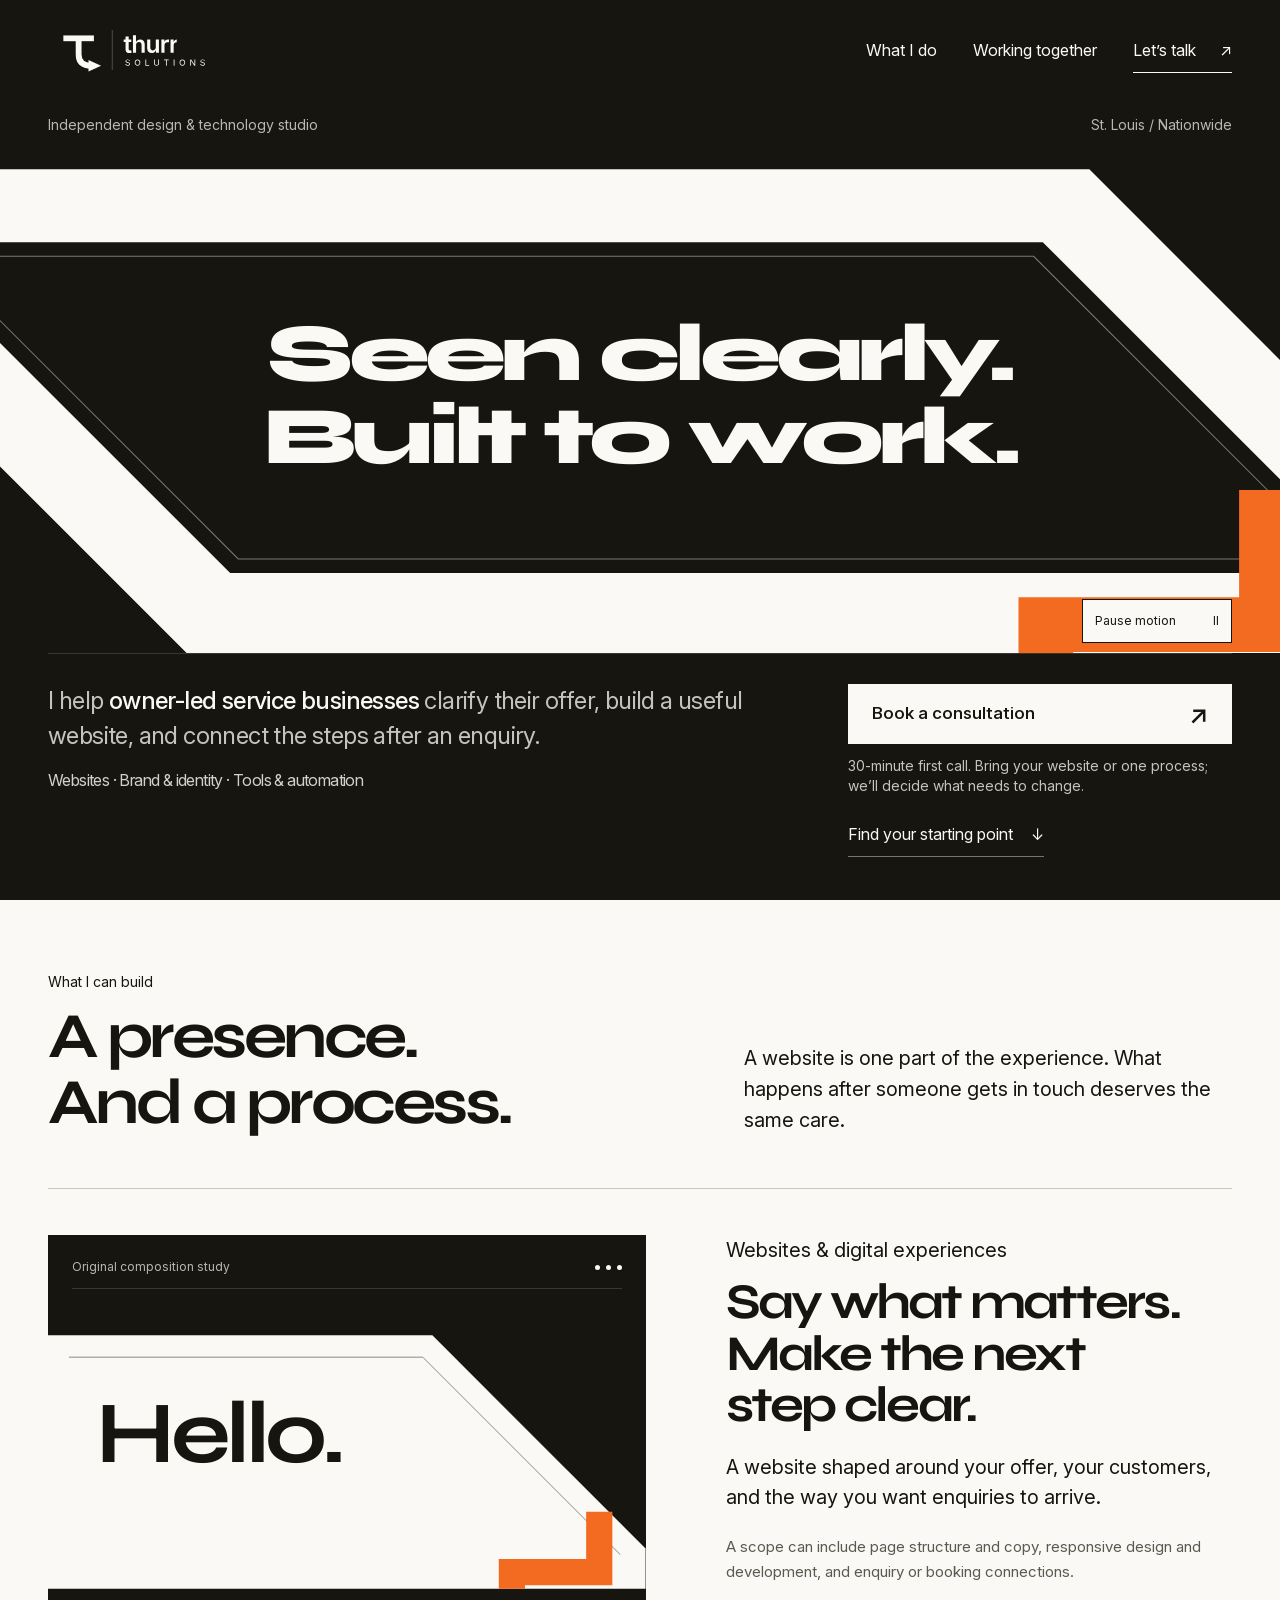
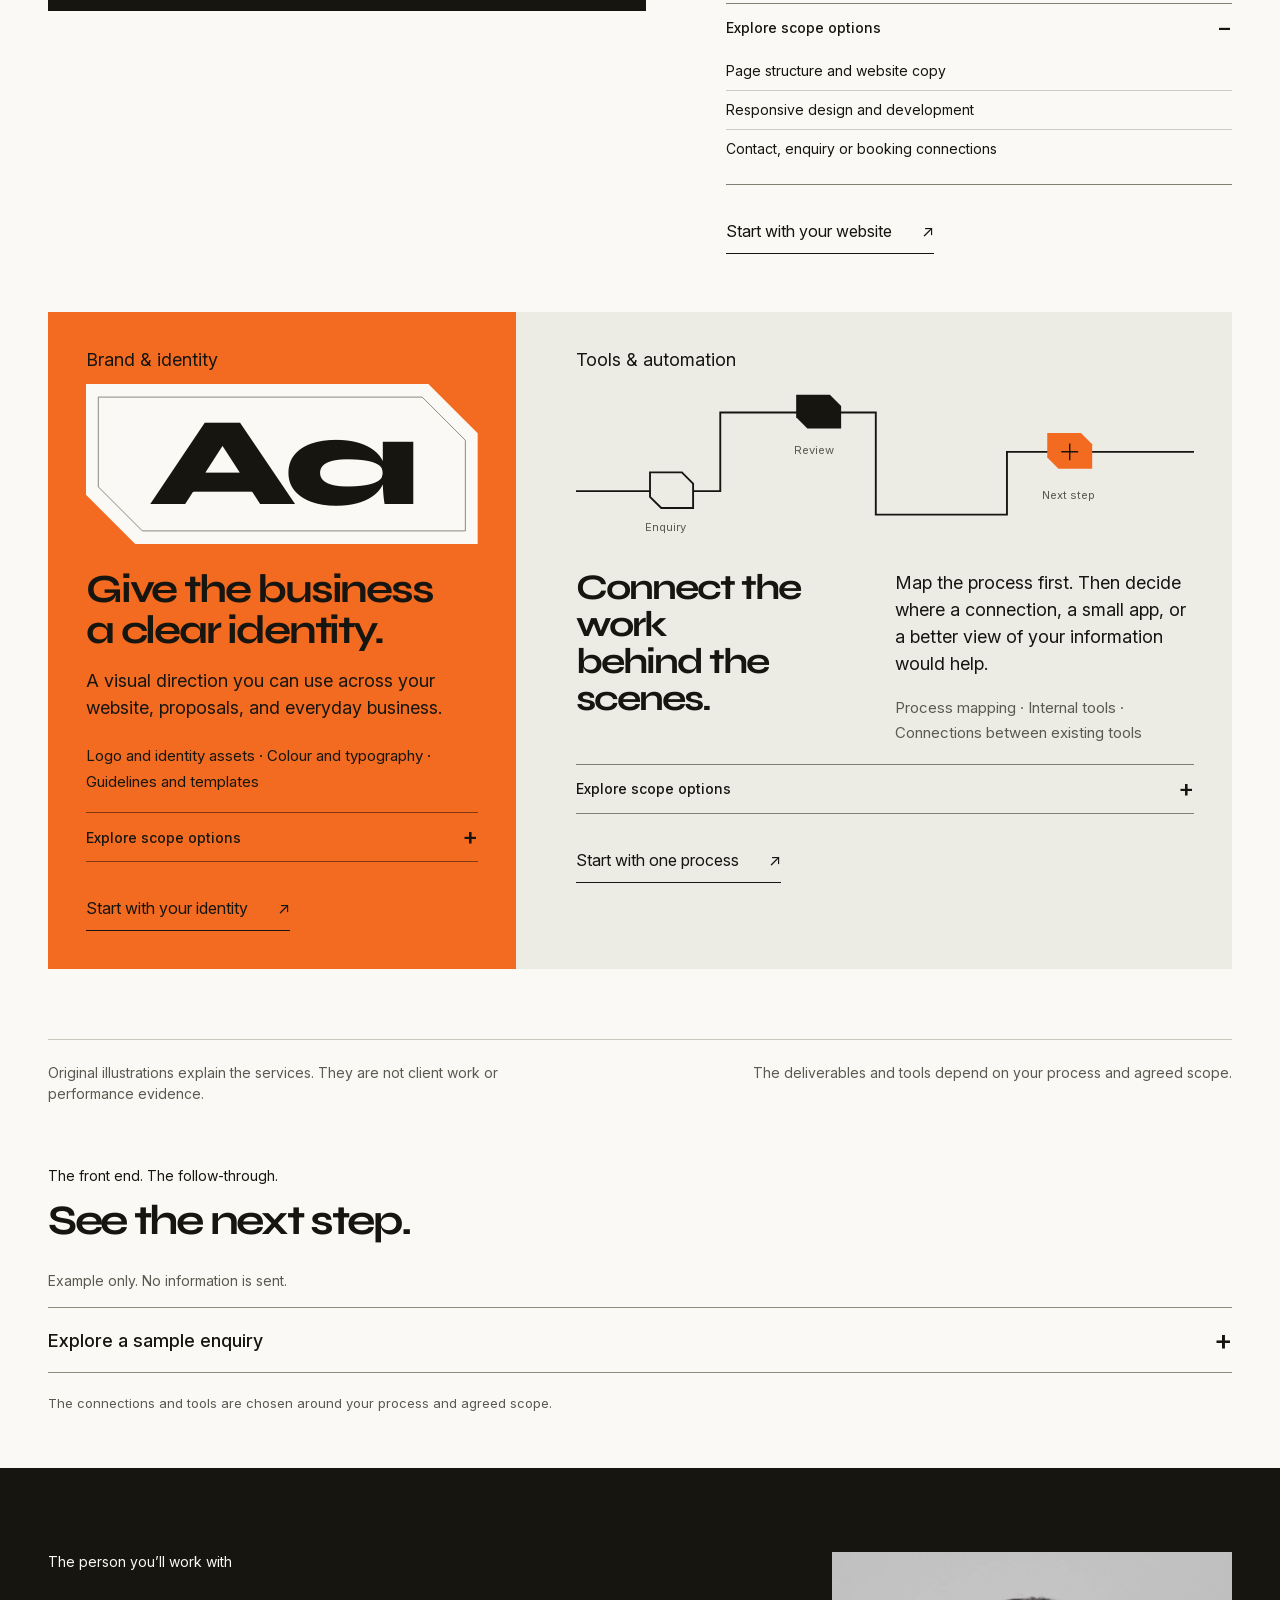
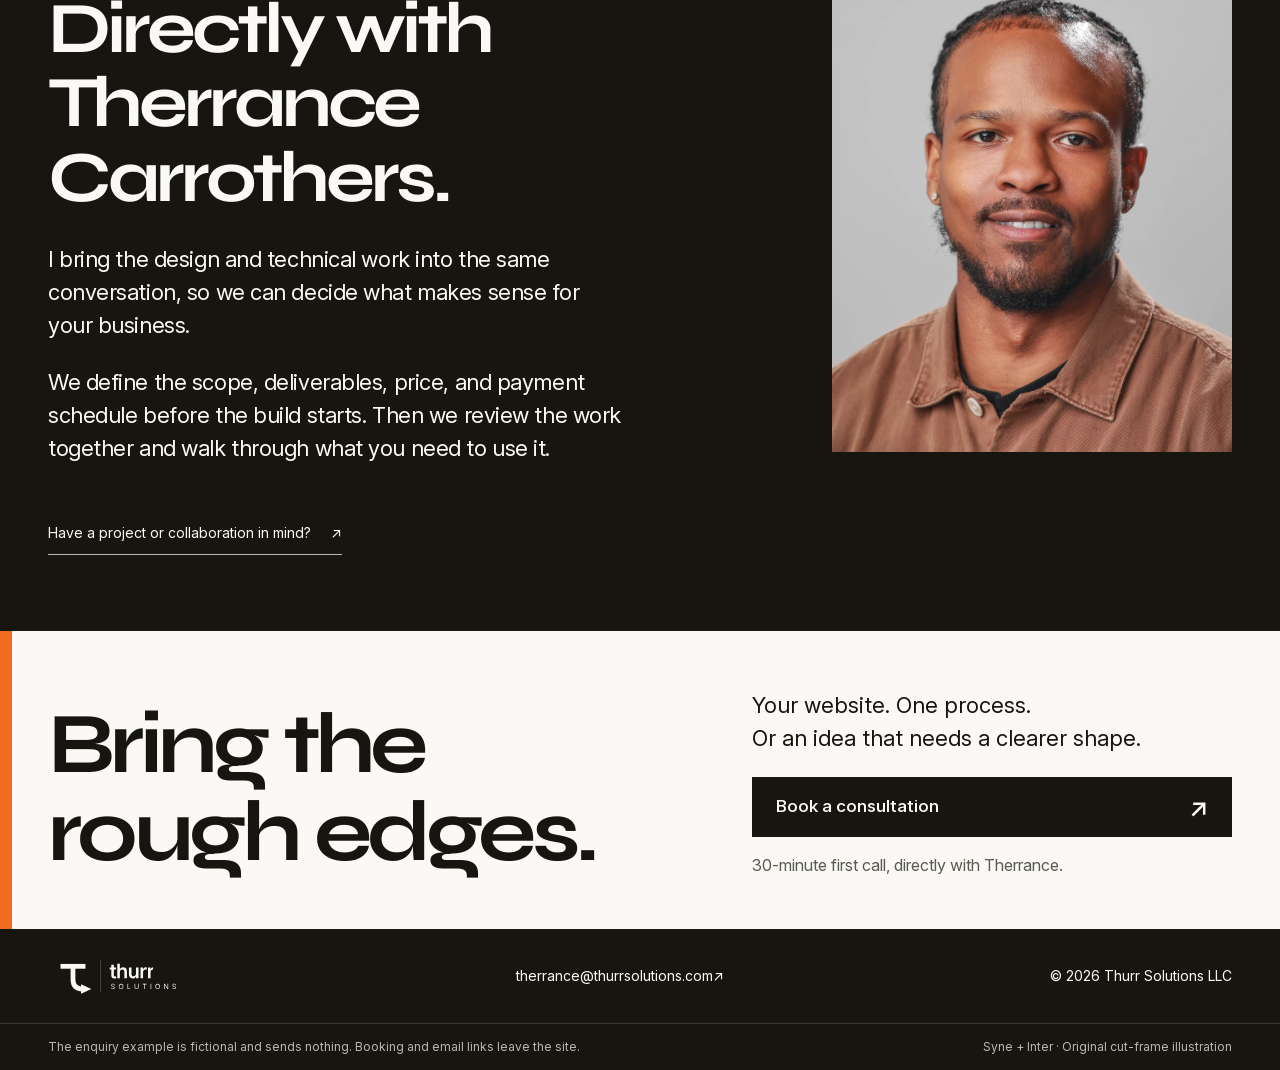
==== commit ab98483b: "Publish approved Focus Studio website and portrait" ====
--- a/index.html
+++ b/index.html
@@ -1,118 +1,8 @@
 <!doctype html>
-<html lang="en">
-<head>
-  <meta charset="utf-8">
-  <meta name="viewport" content="width=device-width, initial-scale=1">
-  <meta name="robots" content="index, follow">
-  <link rel="canonical" href="https://thurrsolutions.com/">
-  <meta property="og:title" content="Thurr Solutions · A clearer presence. A better way to work.">
-  <meta property="og:description" content="Brands, websites and practical business tools, built directly with Therrance Carrothers.">
-  <meta property="og:type" content="website">
-  <meta property="og:url" content="https://thurrsolutions.com/">
-  <title>Thurr Solutions · A clearer presence. A better way to work.</title>
-  <meta name="description" content="Brands, websites and practical business tools, built directly with Therrance Carrothers.">
-  <meta name="theme-color" content="#16150f">
-  <link rel="icon" href="/assets/favicon.svg" type="image/svg+xml">
-  <link rel="alternate icon" href="/assets/favicon-32.png">
-  <link rel="apple-touch-icon" href="/assets/apple-touch-icon.png">
-  <link rel="preconnect" href="https://fonts.googleapis.com">
-  <link rel="preconnect" href="https://fonts.gstatic.com" crossorigin>
-  <link href="https://fonts.googleapis.com/css2?family=Archivo:wght@400;500;600;800;900&family=Instrument+Sans:wght@400;500;600&family=JetBrains+Mono:wght@400;500&display=swap" rel="stylesheet">
-  <link rel="stylesheet" href="/direction.css?v=b6c0edcb5e1c">
-  <script src="/direction.js" defer></script>
-</head>
-<body>
-  <a class="skip" href="#main">Skip to content</a>
-  <header class="header">
-    <a href="#top" class="logo" aria-label="Thurr Solutions home"><img src="/assets/lockup-horizontal-reversed.svg" width="152" height="54" alt="Thurr Solutions"></a>
-    <nav aria-label="Main navigation"><a href="#services">What I do</a><a href="#approach">The approach</a><a class="nav-cta" href="/consult.html">Let's talk <span aria-hidden="true">↗</span></a></nav>
-  </header>
-  <main id="main">
-    <section class="hero wrap" id="top" aria-labelledby="hero-title">
-      <div class="hero-copy">
-        <p class="eyebrow">Independent studio · St. Louis / Nationwide</p>
-        <h1 id="hero-title">A clearer<br>presence.<br><span>A better way<br>to work.</span></h1>
-        <p class="hero-lede">I help owner-led service businesses clarify their offer, build a useful website, and connect the steps after an enquiry.</p>
-        <div class="actions"><a class="button primary" href="/consult.html">Book a consultation <span aria-hidden="true">↗</span></a><a class="text-link" href="#services">Find your starting point <span aria-hidden="true">↓</span></a></div>
-        <p class="first-call">30-minute first call. Bring your website or one process; we’ll decide what needs to change.</p>
-      </div>
-      <div class="art-panel">
-        <div class="art-meta"><span class="eyebrow">A clear direction</span><span class="art-symbol" aria-hidden="true">→</span></div>
-        <div class="art-scene" aria-hidden="true">
-          <div class="sculpture">
-            <svg class="direction-arrow" viewBox="0 0 480 480" xmlns="http://www.w3.org/2000/svg" focusable="false" aria-hidden="true">
-              <defs><path id="direction-arrow-form" d="M72 350L112 390L250 294L222 264L340 186L422 268L424 66L218 64L300 146L170 244L198 274Z" /></defs>
-              <use class="arrow-underside" href="#direction-arrow-form" transform="translate(-27 30)" />
-              <g class="arrow-depth">
-                <use href="#direction-arrow-form" transform="translate(-22.4 25.2)" />
-                <use href="#direction-arrow-form" transform="translate(-21.6 24.3)" />
-                <use href="#direction-arrow-form" transform="translate(-20.8 23.4)" />
-                <use href="#direction-arrow-form" transform="translate(-20.0 22.5)" />
-                <use href="#direction-arrow-form" transform="translate(-19.2 21.6)" />
-                <use href="#direction-arrow-form" transform="translate(-18.4 20.7)" />
-                <use href="#direction-arrow-form" transform="translate(-17.6 19.8)" />
-                <use href="#direction-arrow-form" transform="translate(-16.8 18.9)" />
-                <use href="#direction-arrow-form" transform="translate(-16.0 18.0)" />
-                <use href="#direction-arrow-form" transform="translate(-15.2 17.1)" />
-                <use href="#direction-arrow-form" transform="translate(-14.4 16.2)" />
-                <use href="#direction-arrow-form" transform="translate(-13.6 15.3)" />
-                <use href="#direction-arrow-form" transform="translate(-12.8 14.4)" />
-                <use href="#direction-arrow-form" transform="translate(-12.0 13.5)" />
-                <use href="#direction-arrow-form" transform="translate(-11.2 12.6)" />
-                <use href="#direction-arrow-form" transform="translate(-10.4 11.7)" />
-                <use href="#direction-arrow-form" transform="translate(-9.6 10.8)" />
-                <use href="#direction-arrow-form" transform="translate(-8.8 9.9)" />
-                <use href="#direction-arrow-form" transform="translate(-8.0 9.0)" />
-                <use href="#direction-arrow-form" transform="translate(-7.2 8.1)" />
-                <use href="#direction-arrow-form" transform="translate(-6.4 7.2)" />
-                <use href="#direction-arrow-form" transform="translate(-5.6 6.3)" />
-                <use href="#direction-arrow-form" transform="translate(-4.8 5.4)" />
-                <use href="#direction-arrow-form" transform="translate(-4.0 4.5)" />
-                <use href="#direction-arrow-form" transform="translate(-3.2 3.6)" />
-                <use href="#direction-arrow-form" transform="translate(-2.4 2.7)" />
-                <use href="#direction-arrow-form" transform="translate(-1.6 1.8)" />
-                <use href="#direction-arrow-form" transform="translate(-0.8 0.9)" />
-              </g>
-              <use class="arrow-face" href="#direction-arrow-form" />
-              <path class="arrow-fold" d="M170 244L198 274L250 294L222 264Z" />
-              <path class="arrow-head-facet" d="M424 66L320 166L422 268Z" />
-              <path class="arrow-crease" d="M300 146L340 186M198 274L222 264" />
-              <path class="arrow-signal" d="M94 366L224 282L190 254L320 166L394 94" pathLength="100" />
-            </svg>
-          </div>
-        </div>
-        <div class="art-caption"><p>Direction, then design.<br>Made to move forward.</p><button id="motion-toggle" type="button" aria-pressed="false" hidden>Pause motion <span aria-hidden="true">Ⅱ</span></button></div>
-      </div>
-      <div class="hero-foot"><p>Built directly with Therrance Carrothers.</p><a href="#services">A place to start <span aria-hidden="true">↓</span></a></div>
-    </section>
-
-    <section class="services paper" id="services" aria-labelledby="services-title">
-      <div class="wrap">
-        <div class="section-intro"><p class="eyebrow">01 / What I can build</p><h2 id="services-title">Start with what<br>needs to change.</h2><p>You don't need the whole answer before we talk. Bring the idea, the rough edges, or the process that's taking too much of your time.</p></div>
-        <div class="service-rows">
-          <details name="starting-point" open>
-            <summary><span class="number">01</span><div><span class="eyebrow">Websites & digital experiences</span><h3>Make the first impression count.</h3></div><span class="toggle" aria-hidden="true"></span></summary>
-            <div class="service-body"><p>A clear website that helps people understand your business and take the next step. Designed around your offer, your customers, and the way you want enquiries to arrive.</p><div class="deliverables"><p class="eyebrow">A scope can include</p><ul><li>Page structure and website copy</li><li>Responsive design and development</li><li>Contact, enquiry or booking connections</li></ul></div></div>
-          </details>
-          <details name="starting-point">
-            <summary><span class="number">02</span><div><span class="eyebrow">Brand & identity</span><h3>Give the business a clear identity.</h3></div><span class="toggle" aria-hidden="true"></span></summary>
-            <div class="service-body"><p>A visual direction you can use consistently across your website, proposals, and everyday business. We work out what the brand needs to say, then give it a useful set of design decisions.</p><div class="deliverables"><p class="eyebrow">A scope can include</p><ul><li>Logo and identity assets</li><li>Colour and typography direction</li><li>Guidelines and practical templates</li></ul></div></div>
-          </details>
-          <details name="starting-point">
-            <summary><span class="number">03</span><div><span class="eyebrow">Tools & automation</span><h3>Connect the work behind the scenes.</h3></div><span class="toggle" aria-hidden="true"></span></summary>
-            <div class="service-body"><p>Useful tools for the work you repeat. We map the process first, then decide where a connection, a small app, or a better view of your information would help.</p><div class="deliverables"><p class="eyebrow">A scope can include</p><ul><li>Process mapping and system design</li><li>Internal tools and dashboards</li><li>Connections between existing tools</li></ul></div></div>
-          </details>
-        </div>
-      </div>
-    </section>
-
-    <section class="approach wrap" id="approach" aria-labelledby="approach-title">
-      <div class="approach-heading"><p class="eyebrow">02 / The approach</p><h2 id="approach-title">The front end.<br>The follow-through.</h2><p>The website is one part of the experience. What happens after someone gets in touch deserves the same care.</p></div>
-      <div class="workflow" aria-label="An example enquiry workflow">
-        <div class="workflow-label"><span class="eyebrow">Example workflow</span><span class="eyebrow">Website → enquiry → next step</span></div>
-        <ol><li><span class="workflow-icon" aria-hidden="true">↗</span><span class="eyebrow">First impression</span><h3>A clear offer.</h3><p>Help the right person understand what you do and where to start.</p></li><li><span class="workflow-icon" aria-hidden="true">+</span><span class="eyebrow">First contact</span><h3>The useful details.</h3><p>Collect the information you need to have a worthwhile conversation.</p></li><li><span class="workflow-icon" aria-hidden="true">→</span><span class="eyebrow">Follow-through</span><h3>A defined next step.</h3><p>Give the enquiry a clear home and decide what should happen next.</p></li></ol>
-        <p class="enquiry-example-note">Example only. No information is sent.</p>
-        <details class="enquiry-example">
+<html lang="en"><head><meta charset="utf-8"><meta name="viewport" content="width=device-width, initial-scale=1"><meta name="robots" content="index, follow"><link rel="canonical" href="https://thurrsolutions.com/"><meta property="og:title" content="Thurr Solutions · A clearer presence. A better way to work."><meta property="og:description" content="Brands, websites and practical business tools, built directly with Therrance Carrothers."><meta property="og:type" content="website"><meta property="og:url" content="https://thurrsolutions.com/"><meta name="referrer" content="strict-origin-when-cross-origin"><title>Thurr Solutions · A clearer presence. A better way to work.</title><meta name="description" content="Brands, websites and practical business tools, built directly with Therrance Carrothers."><meta name="theme-color" content="#16150F"><link rel="icon" href="assets/favicon.svg" type="image/svg+xml"><link rel="alternate icon" href="assets/favicon-32.png"><link rel="apple-touch-icon" href="assets/apple-touch-icon.png"><link rel="stylesheet" href="focus.css"><script src="direction.js" defer></script></head><body><a class="skip" href="#main">Skip to content</a><header class="header"><a href="#top" class="logo" aria-label="Thurr Solutions home"><img src="[data-uri]" alt="Thurr Solutions"></a><nav aria-label="Main navigation"><a href="#services">What I do</a><a href="#studio">Working together</a><a href="consult.html" class="talk">Let’s talk <span aria-hidden="true">↗</span></a></nav></header><main id="main" tabindex="-1">
+<section class="hero" id="top" aria-labelledby="hero-title"><div class="intro-meta"><span>Independent design &amp; technology studio</span><span>St. Louis / Nationwide</span></div><div class="hero-stage"><div class="aperture art-scene"><div class="sculpture focus-frame"><svg class="desktop-frame" viewBox="0 0 1440 500" preserveAspectRatio="xMidYMid slice" xmlns="http://www.w3.org/2000/svg" aria-hidden="true" focusable="false"><path d="M-80 22H1164L1440 298V500H272L-80 148Z M-80 94H1118L1362 338V421H315L-80 26Z" fill="#FAF9F5" fill-rule="evenodd"/><path d="M-80 108H1109L1348 347V407H323L-80 4" fill="none" stroke="#7B7B70" stroke-width="1" class="frame-rule"/><path d="M1339 339V472H1121V500" fill="none" stroke="#F36B21" stroke-width="54"/></svg><svg class="mobile-frame" preserveAspectRatio="none" viewBox="0 0 390 324" xmlns="http://www.w3.org/2000/svg" aria-hidden="true" focusable="false"><path d="M-20 0H300L410 110V324H66L-20 238Z M-20 55H272L354 137V271H91L-20 160Z" fill="#FAF9F5" fill-rule="evenodd"/><path d="M-20 68H266L340 142V258H98L-20 147" fill="none" stroke="#7B7B70" stroke-width="1" class="frame-rule"/><path d="M354 210V298H299V324" fill="none" stroke="#F36B21" stroke-width="29"/></svg></div></div><h1 id="hero-title"><span>Seen clearly.</span><span>Built to work.</span></h1><div class="art-caption"><button id="motion-toggle" type="button" aria-pressed="false" hidden>Pause motion <span aria-hidden="true">Ⅱ</span></button></div></div><div class="hero-foot"><div class="hero-lede"><p>I help <strong>owner-led service businesses</strong> clarify their offer, build a useful website, and connect the steps after an enquiry.</p><p class="offer-short">Websites · Brand &amp; identity · Tools &amp; automation</p></div><div><a class="book" href="consult.html">Book a consultation <span aria-hidden="true">↗</span></a><p class="call-note">30-minute first call. Bring your website or one process; we’ll decide what needs to change.</p><a class="start-link" href="#services">Find your starting point <span aria-hidden="true">↓</span></a></div></div></section>
+<section class="paper" id="services" aria-labelledby="services-title"><div class="service-intro"><div><p class="small-label">What I can build</p><h2 id="services-title">A presence.<br>And a process.</h2></div><p>A website is one part of the experience. What happens after someone gets in touch deserves the same care.</p></div><article class="website-edit"><div class="site-illustration" aria-label="Original website composition illustration, not client work"><div class="illustration-top art-label"><span>Original composition study</span><span aria-hidden="true"><i></i><i></i><i></i></span></div><svg class="website-frame" viewBox="0 0 684 290" xmlns="http://www.w3.org/2000/svg" aria-hidden="true" focusable="false"><path d="M0 0H440L684 244V290H0Z" fill="#FAF9F5"/><path d="M24 25H429L655 251" fill="none" stroke="#7B7B70" stroke-width="1" class="frame-rule"/><path d="M631 202V271H531V290" fill="none" stroke="#F36B21" stroke-width="30"/></svg><div class="art-word">Hello.</div></div><div class="service-copy"><p class="small-label">Websites &amp; digital experiences</p><h3>Say what matters.<br>Make the next<br>step clear.</h3><p>A website shaped around your offer, your customers, and the way you want enquiries to arrive.</p><p class="scope">A scope can include page structure and copy, responsive design and development, and enquiry or booking connections.</p><details class="scope-details" name="starting-point" id="website-scope" open><summary><span>Explore scope options</span><span class="scope-toggle" aria-hidden="true">+</span><span class="sr-only"> for Websites</span></summary><ul><li>Page structure and website copy</li><li>Responsive design and development</li><li>Contact, enquiry or booking connections</li></ul></details><a class="service-text-link" href="consult.html">Start with your website <span aria-hidden="true">↗</span></a></div></article><div class="paired-edit"><article class="identity-edit"><p class="small-label">Brand &amp; identity</p><div class="identity-graphic" aria-label="Original type composition using the proposed Syne family"><svg class="identity-frame" viewBox="0 0 445 182" xmlns="http://www.w3.org/2000/svg" aria-hidden="true" focusable="false"><path d="M0 0H389L445 56V182H56L0 126Z" fill="#FAF9F5"/><path d="M14 15H382L431 64V167H64L14 117Z" fill="none" stroke="#7B7B70" stroke-width="1" class="frame-rule"/></svg><span class="glyph" aria-hidden="true">Aa</span></div><h3>Give the business<br>a clear identity.</h3><p>A visual direction you can use across your website, proposals, and everyday business.</p><p class="scope">Logo and identity assets · Colour and typography · Guidelines and templates</p><details class="scope-details" name="starting-point" id="identity-scope"><summary><span>Explore scope options</span><span class="scope-toggle" aria-hidden="true">+</span><span class="sr-only"> for Brand and identity</span></summary><ul><li>Logo and identity assets</li><li>Colour and typography direction</li><li>Guidelines and practical templates</li></ul></details><a class="service-text-link" href="consult.html">Start with your identity <span aria-hidden="true">↗</span></a></article><article class="tools-edit"><p class="small-label">Tools &amp; automation</p><div class="tools-graphic"><svg viewBox="0 0 660 182" xmlns="http://www.w3.org/2000/svg" aria-hidden="true" focusable="false"><path d="M0 120H154V36H320V145H460V78H660" stroke="#16150F" stroke-width="2" fill="none"/><path d="M79 100H113L125 112V138H91L79 126Z" fill="#ECECE5" stroke="#16150F" stroke-width="2"/><path d="M235 17H271L283 29V53H247L235 41Z" fill="#16150F"/><path d="M503 58H539L551 70V96H515L503 84Z" fill="#F36B21"/><path d="M518 78H536M527 69V87" stroke="#16150F" stroke-width="1.5"/><text x="74" y="163" font-family="Inter,Arial,sans-serif" font-size="12" fill="#5A5A50">Enquiry</text><text x="233" y="80" font-family="Inter,Arial,sans-serif" font-size="12" fill="#5A5A50">Review</text><text x="497" y="128" font-family="Inter,Arial,sans-serif" font-size="12" fill="#5A5A50">Next step</text></svg></div><div class="tools-copy"><h3>Connect the work<br>behind the scenes.</h3><div><p>Map the process first. Then decide where a connection, a small app, or a better view of your information would help.</p><p class="scope">Process mapping · Internal tools · Connections between existing tools</p></div></div><details class="scope-details" name="starting-point" id="tools-scope"><summary><span>Explore scope options</span><span class="scope-toggle" aria-hidden="true">+</span><span class="sr-only"> for Tools and automation</span></summary><ul><li>Process mapping and system design</li><li>Internal tools and dashboards</li><li>Connections between existing tools</li></ul></details><a class="service-text-link" href="consult.html">Start with one process <span aria-hidden="true">↗</span></a></article></div><div class="scope-note"><span>Original illustrations explain the services. They are not client work or performance evidence.</span><span>The deliverables and tools depend on your process and agreed scope.</span></div></section>
+<section class="paper enquiry-section" id="approach" aria-labelledby="approach-title"><div class="enquiry-heading"><p class="small-label">The front end. The follow-through.</p><h2 id="approach-title">See the next step.</h2></div><p class="enquiry-example-note">Example only. No information is sent.</p><details class="enquiry-example">
           <summary><span>Explore a sample enquiry</span><span class="enquiry-example-toggle" aria-hidden="true">+</span></summary>
           <div class="enquiry-example-grid">
             <section aria-labelledby="example-request-title">
@@ -134,20 +24,5 @@
             </section>
           </div>
           <p class="enquiry-example-limit">A fictional walkthrough of how a request could be organised and reviewed.</p>
-        </details>
-        <p class="workflow-note">The connections and tools are chosen around your process and agreed scope.</p>
-      </div>
-    </section>
-
-    <section class="founder paper" id="studio" aria-labelledby="founder-title">
-      <div class="wrap founder-grid">
-        <div><p class="eyebrow">03 / The person you'll work with</p><h2 id="founder-title">Therrance<br>Carrothers.</h2><p class="founder-role">Founder · Designer · Builder</p></div>
-        <div class="founder-copy"><p>You work with me directly. I bring the design and technical work into the same conversation, so we can decide what makes sense for your business.</p><p>We define the scope, deliverables, price, and payment schedule before the build starts. Then we review the work together and walk through what you need to use it.</p><a class="text-link" href="mailto:therrance@thurrsolutions.com?subject=Project%20or%20collaboration">Have a project or collaboration in mind? <span aria-hidden="true">↗</span></a></div>
-      </div>
-    </section>
-
-    <section class="contact wrap" id="contact" aria-labelledby="contact-title"><p class="eyebrow">Your next move</p><div class="contact-grid"><h2 id="contact-title">Let's make<br>it make sense<span>.</span></h2><div><p>Tell me what you're working on.<br>We'll find a useful place to start.</p><a class="button primary" href="/consult.html">Book a consultation <span aria-hidden="true">↗</span></a></div></div></section>
-  </main>
-  <footer class="footer wrap"><a href="#top" class="logo" aria-label="Return to top"><img src="/assets/lockup-horizontal-reversed.svg" width="144" height="50" alt="Thurr Solutions"></a><a href="mailto:therrance@thurrsolutions.com">therrance@thurrsolutions.com <span aria-hidden="true">↗</span></a><p class="eyebrow">© 2026 Thurr Solutions LLC</p></footer>
-</body>
-</html>
+        <div class="workflow-principles"><p class="small-label">Website → enquiry → next step</p><ol><li><span class="workflow-icon" aria-hidden="true">↗</span><span class="eyebrow">First impression</span><h3>A clear offer.</h3><p>Help the right person understand what you do and where to start.</p></li><li><span class="workflow-icon" aria-hidden="true">+</span><span class="eyebrow">First contact</span><h3>The useful details.</h3><p>Collect the information you need to have a worthwhile conversation.</p></li><li><span class="workflow-icon" aria-hidden="true">→</span><span class="eyebrow">Follow-through</span><h3>A defined next step.</h3><p>Give the enquiry a clear home and decide what should happen next.</p></li></ol></div></details><p class="enquiry-process-note">The connections and tools are chosen around your process and agreed scope.</p></section><section class="working working-with-portrait" id="studio" aria-labelledby="founder-title"><div class="working-heading"><p class="small-label">The person you’ll work with</p><h2 id="founder-title">Directly with<br>Therrance<br>Carrothers.</h2></div><picture class="founder-portrait"><source srcset="assets/portraits/therrance-img-4093-960x1200.webp" type="image/webp"><img src="assets/portraits/therrance-img-4093-960x1200.jpg" width="960" height="1200" loading="lazy" decoding="async" alt="Therrance Carrothers smiling in a brown shirt against a gray background."></picture><div class="working-copy"><p>I bring the design and technical work into the same conversation, so we can decide what makes sense for your business.</p><p>We define the scope, deliverables, price, and payment schedule before the build starts. Then we review the work together and walk through what you need to use it.</p><a class="founder-project-link" href="mailto:therrance@thurrsolutions.com?subject=Project%20or%20collaboration">Have a project or collaboration in mind? <span aria-hidden="true">↗</span></a></div></section><section class="closing" id="contact" aria-labelledby="contact-title"><div class="closing-grid"><h2 id="contact-title">Bring the<br>rough edges.</h2><div class="closing-copy"><p>Your website. One process.<br>Or an idea that needs a clearer shape.</p><a class="book" href="consult.html" >Book a consultation <span aria-hidden="true">↗</span></a><p class="call-note">30-minute first call, directly with Therrance.</p></div></div></section></main><footer class="footer"><a class="logo" href="#top"><img src="[data-uri]" alt="Thurr Solutions"></a><a href="mailto:therrance@thurrsolutions.com">therrance@thurrsolutions.com <span aria-hidden="true">↗</span></a><p>© 2026 Thurr Solutions LLC</p></footer><div class="footer-note" role="note"><span>The enquiry example is fictional and sends nothing. Booking and email links leave the site.</span><span>Syne + Inter · Original cut-frame illustration</span></div>
+</body></html>
--- a/focus.css
+++ b/focus.css
@@ -0,0 +1,392 @@
+/* Approved Focus Studio B: extracted from the reviewed selected board. */
+
+@font-face{font-family:Syne;src:url('assets/fonts/Syne-Variable.ttf') format('truetype');font-weight:400 800;font-style:normal;font-display:swap}
+@font-face{font-family:Inter;src:url('assets/fonts/Inter-Variable.ttf') format('truetype');font-weight:100 900;font-style:normal;font-display:swap}
+:root{--ink:#16150F;--paper:#FAF9F5;--clay:#F36B21;--muted:#B9B8AF;--hair:#38382F}
+*{box-sizing:border-box}
+html{scroll-behavior:auto}
+body{margin:0;background:var(--ink);color:var(--paper);font-family:Inter,Arial,sans-serif;font-size:1.25rem;line-height:1.5}
+a{color:inherit;text-decoration:none}
+h1,h2,h3,p{margin:0}
+h1,h2,h3{font-family:Syne,Arial,sans-serif;font-weight:700;line-height:1.03;letter-spacing:-.055em}
+img{max-width:100%;display:block}
+button{font:inherit}
+.private-label{font-size:0.75rem;color:#A5A498;padding:12px 48px;border-bottom:1px solid var(--hair);display:flex;justify-content:space-between}
+.header{height:100px;padding:10px 48px;display:flex;justify-content:space-between;align-items:center}
+.logo{width:174px}
+.header nav{display:flex;align-items:center;gap:36px;font-size:1rem}
+.header .talk{border-bottom:1px solid var(--paper);padding:10px 0}
+.header .talk span{margin-left:24px}
+.intro-meta{padding:14px 48px 0;display:flex;justify-content:space-between;font-size:0.875rem;color:var(--muted)}
+.hero{min-height:800px}
+.hero-stage{height:506px;position:relative;margin-top:12px;overflow:hidden}
+.aperture{position:absolute;inset:0}
+.aperture svg{width:100%;height:100%}
+.hero h1{font-weight:800;position:absolute;inset:0;display:flex;justify-content:center;flex-direction:column;align-items:center;font-size:5.75rem;line-height:1.02;letter-spacing:-.057em;text-align:center;padding-bottom:10px}
+.hero h1 span{display:block}
+.hero-foot{border-top:1px solid var(--hair);margin:0 48px;padding:30px 0 28px;display:grid;grid-template-columns:1fr 384px;gap:70px;align-items:start}
+.hero-lede{font-size:1.5rem;line-height:1.45;letter-spacing:-.025em;max-width:760px}
+.hero-lede strong{font-weight:500;color:var(--paper)}
+.hero-lede p{color:#C5C4BC}
+.hero-lede .offer-short{margin-top:15px;font-size:1rem;color:#D2D1C9}
+.book{height:60px;display:flex;justify-content:space-between;align-items:center;background:var(--paper);color:var(--ink);padding:0 24px;font-size:1.0625rem;font-weight:550}
+.book span{font-size:1.625rem;line-height:1}
+.call-note{font-size:0.875rem;color:#C5C4BC;margin-top:12px;line-height:1.45}
+.start-link{font-size:1rem;display:inline-block;margin-top:16px;border-bottom:1px solid #76766B;padding-bottom:4px}
+.start-link span{margin-left:14px}
+.paper{background:var(--paper);color:var(--ink)}
+.service-intro{display:grid;grid-template-columns:1.1fr 1fr;gap:160px;padding:72px 48px 52px;align-items:end}
+.small-label{font-size:0.875rem;letter-spacing:0;line-height:1.45}
+.service-intro h2{font-size:4rem;margin-top:12px}
+.service-intro p:last-child{font-size:1.25rem;line-height:1.55;max-width:510px}
+.website-edit{margin:0 48px;display:grid;grid-template-columns:1.18fr 1fr;gap:80px;border-top:1px solid #C7C7BE;padding:46px 0 58px;align-items:center}
+.site-illustration{height:376px;background:var(--ink);color:var(--paper);padding:24px;position:relative;overflow:hidden}
+.art-label{font-size:0.75rem;line-height:1.4;color:var(--muted)}
+.illustration-top{display:flex;justify-content:space-between;border-bottom:1px solid var(--hair);padding-bottom:12px}
+.illustration-top span:last-child{display:flex;gap:6px}
+.illustration-top i{width:5px;height:5px;border-radius:50%;background:var(--paper);display:block;margin-top:6px}
+.page-oval{position:absolute;left:-60px;top:78px;width:490px;height:215px;background:var(--paper);border-radius:50%;transform:rotate(-18deg)}
+.page-dot{position:absolute;right:34px;top:162px;width:79px;height:79px;border-radius:50%;background:var(--clay)}
+.site-illustration .art-word{font-family:Syne,Arial,sans-serif;font-size:5.5rem;line-height:1;font-weight:700;letter-spacing:-.05em;position:absolute;top:138px;left:64px;color:var(--ink)}
+.service-copy h3{font-size:3.125rem;margin:12px 0 20px;max-width:580px}
+.service-copy p{font-size:1.25rem;line-height:1.5;max-width:500px}
+.scope{font-size:0.9375rem!important;line-height:1.7!important;margin-top:22px!important;color:#5A5A50}
+.service-text-link{font-size:1rem;display:inline-block;margin-top:25px;border-bottom:1px solid var(--ink);padding-bottom:5px}
+.service-text-link span{margin-left:26px}
+.paired-edit{display:grid;grid-template-columns:.79fr 1.21fr;margin:0 48px;padding-bottom:70px}
+.identity-edit{background:var(--clay);padding:34px 38px 38px;position:relative;min-height:525px}
+.identity-graphic{height:182px;display:flex;align-items:center;justify-content:center;position:relative;overflow:hidden}
+.identity-graphic .glyph{font:800 9.6875rem/1 Syne,Arial,sans-serif;letter-spacing:-.07em;margin-left:-18px}
+.identity-edit h3{font-size:2.5rem;margin:14px 0 16px}
+.identity-edit p{font-size:1.125rem;max-width:470px;line-height:1.5}
+.identity-edit .scope{color:var(--ink)}
+.tools-edit{padding:34px 0 38px 60px;background:#ECECE5;min-height:525px}
+.tools-graphic{height:182px;position:relative;overflow:hidden;margin-right:38px}
+.tools-graphic svg{width:100%;height:100%}
+.tools-copy{display:grid;grid-template-columns:.95fr 1fr;gap:35px;padding-right:38px;align-items:start}
+.tools-edit h3{font-size:2.25rem;margin:14px 0 16px;max-width:450px}
+.tools-edit p{font-size:1.125rem;max-width:410px;line-height:1.5}
+.tools-copy>div{padding-top:14px}
+.tools-edit .scope{margin-top:18px!important}
+.scope-note{margin:0 48px;padding:22px 0 50px;border-top:1px solid #C7C7BE;display:flex;justify-content:space-between;gap:60px;font-size:0.875rem;line-height:1.5;color:#5A5A50}
+.scope-note span{max-width:510px}
+.working{padding:84px 48px 76px;display:grid;grid-template-columns:1fr 1fr;gap:94px;align-items:start}
+.working h2{font-size:4.5rem;max-width:680px;margin-top:20px}
+.working-copy{padding-top:40px;max-width:540px}
+.working-copy p{font-size:1.375rem;line-height:1.5;letter-spacing:-.02em;margin-bottom:24px}
+.working-copy p:last-child{color:#C5C4BC;font-size:1.125rem;margin-bottom:0}
+.closing{padding:58px 48px 52px;position:relative;background:var(--paper);color:var(--ink)}
+.closing:before{content:"";width:12px;position:absolute;left:0;top:0;bottom:0;background:var(--clay)}
+.closing-grid{display:grid;grid-template-columns:1fr 480px;gap:100px;align-items:end}
+.closing h2{font-size:5.375rem;max-width:840px}
+.closing .book{background:var(--ink);color:var(--paper);margin-top:22px}
+.closing .call-note{color:#5A5A50;font-size:1rem;margin-top:16px}
+.closing-copy>p{font-size:1.375rem;line-height:1.5}
+.footer{padding:22px 48px;display:flex;justify-content:space-between;align-items:center;font-size:0.875rem}
+.footer .logo{width:142px}
+.footer-note{padding:14px 48px;border-top:1px solid var(--hair);font-size:0.75rem;color:#A5A498;display:flex;justify-content:space-between;gap:24px}
+.hero-stage .art-caption{position:absolute;right:49px;bottom:19px;font-size:0.75rem;color:#A5A498}a:focus-visible{outline:2px solid var(--clay);outline-offset:6px}
+.aperture .mobile-frame{display:none}
+.website-frame{position:absolute;left:0;top:82px;width:100%;height:290px}
+.site-illustration .art-word{top:155px;left:48px;font-size:5.5rem}
+.identity-frame{position:absolute;inset:0;width:100%;height:100%}
+.identity-graphic .glyph{position:relative;font-size:7.9375rem;margin-left:-5px;z-index:1}
+.hero-stage .art-caption{right:310px;bottom:16px;color:var(--ink)}
+@media(min-width:1500px){.hero-stage{height:540px}
+.hero h1{font-size:7.25rem}}
+@media(max-width:760px){body{font-size:1.0625rem}
+.private-label{padding:7px 20px;font-size:0.625rem}
+.private-label span:last-child{display:none}
+.header{height:79px;padding:9px 20px}
+.logo{width:139px}
+.header nav{gap:0}
+.header nav>a:not(.talk){display:none}
+.header .talk{font-size:0.875rem;padding:9px 0}
+.header .talk span{margin-left:15px}
+.intro-meta{font-size:0.6875rem;padding:8px 20px 0;gap:20px;line-height:1.45}
+.intro-meta span:first-child{max-width:168px}
+.intro-meta span:last-child{text-align:right;max-width:106px}
+.hero{min-height:0}
+.hero-stage{height:324px;margin-top:20px}
+.aperture svg{display:none}
+.aperture:before{content:"";position:absolute;left:-108px;top:10px;width:608px;height:284px;border:42px solid var(--paper);border-radius:50%;transform:rotate(-17deg)}
+.aperture:after{content:"";position:absolute;right:-5px;bottom:10px;width:66px;height:28px;background:var(--clay);transform:rotate(-17deg);clip-path:polygon(0 40%,100% 0,100% 78%,15% 100%)}
+.hero h1{font-size:2.125rem;line-height:1.04;letter-spacing:-.055em;padding-bottom:4px;transform:translateY(26px)}
+.hero-stage .art-caption{display:none}
+.hero-foot{margin:0 20px;grid-template-columns:1fr;gap:23px;padding:23px 0 29px}
+.hero-lede{font-size:1.125rem;line-height:1.47;letter-spacing:-.02em}
+.hero-lede .offer-short{font-size:0.8125rem;margin-top:12px}
+.book{height:55px;padding:0 18px;font-size:0.9375rem}
+.call-note{font-size:0.75rem;margin-top:11px;max-width:330px}
+.start-link{font-size:0.8125rem;margin-top:16px}
+.service-intro{padding:40px 20px 30px;grid-template-columns:1fr;gap:21px}
+.small-label{font-size:0.75rem}
+.service-intro h2{font-size:2.625rem;max-width:330px;margin-top:10px}
+.service-intro p:last-child{font-size:1rem;line-height:1.55;max-width:330px}
+.website-edit{margin:0 20px;grid-template-columns:1fr;gap:26px;padding:26px 0 36px}
+.site-illustration{height:247px;padding:17px}
+.art-label{font-size:0.625rem}
+.page-oval{width:322px;height:150px;left:-40px;top:64px}
+.page-dot{width:55px;height:55px;right:21px;top:113px}
+.site-illustration .art-word{font-size:3.875rem;left:42px;top:106px}
+.service-copy h3{font-size:2.125rem;max-width:330px;margin:10px 0 15px}
+.service-copy p{font-size:1rem}
+.scope{font-size:0.8125rem!important;margin-top:17px!important}
+.service-text-link{font-size:0.875rem;margin-top:19px}
+.paired-edit{margin:0 20px;grid-template-columns:1fr;padding-bottom:32px}
+.identity-edit{padding:25px 24px 28px;min-height:0}
+.identity-graphic{height:138px}
+.identity-graphic .glyph{font-size:6.75rem;}
+.identity-edit h3,.tools-edit h3{font-size:1.875rem;margin:13px 0}
+.identity-edit p,.tools-edit p{font-size:1rem;line-height:1.5}
+.tools-edit{padding:25px 24px 28px;min-height:0}
+.tools-copy{display:block;padding-right:0}
+.tools-copy>div{padding-top:0}
+.tools-graphic{height:142px;margin-right:0}
+.scope-note{margin:0 20px;padding:20px 0 35px;display:block;font-size:0.6875rem}
+.scope-note span{display:block}
+.scope-note span+span{margin-top:12px}
+.working{padding:42px 20px 38px;grid-template-columns:1fr;gap:26px}
+.working h2{font-size:2.6875rem;margin-top:12px}
+.working-copy{padding-top:0;max-width:340px}
+.working-copy p{font-size:1.125rem;margin-bottom:20px;line-height:1.5}
+.working-copy p:last-child{font-size:0.9375rem;line-height:1.55}
+.closing{padding:36px 20px 34px}
+.closing:before{width:5px}
+.closing-grid{grid-template-columns:1fr;gap:24px}
+.closing h2{font-size:3.3125rem;max-width:350px}
+.closing-copy>p{font-size:1.125rem}
+.closing .book{margin-top:20px}
+.closing .call-note{font-size:0.8125rem}
+.footer{padding:18px 20px;display:block;font-size:0.75rem}
+.footer .logo{width:132px;margin-bottom:10px}
+.footer p{margin-top:10px}
+.footer-note{padding:12px 20px;font-size:0.625rem;display:block}
+.footer-note span{display:block;margin-top:6px}}
+@media(max-width:760px){.aperture:before,.aperture:after{display:none}
+.aperture .desktop-frame{display:none}
+.aperture .mobile-frame{display:block;width:100%;height:100%}
+.hero h1{font-size:2rem;transform:translate(-4px,14px);padding-right:16px}
+.website-frame{top:62px;height:182px;width:100%}
+.site-illustration .art-word{font-size:3.625rem;left:30px;top:111px}
+.identity-graphic .glyph{font-size:6.125rem;margin-left:0}
+.identity-frame{height:138px}
+.hero-stage .art-caption{display:none}}
+@media(prefers-reduced-motion:reduce){*{scroll-behavior:auto!important}}
+
+/* Functional preview additions. The selected frame and page rhythm stay intact. */
+html{scroll-padding-top:24px}
+body{overflow-wrap:break-word}
+button,a,summary{touch-action:manipulation;-webkit-tap-highlight-color:transparent}
+button,summary{font:inherit}
+a,button,summary{scroll-margin:24px}
+a:focus-visible,button:focus-visible,summary:focus-visible{outline:3px solid currentColor;outline-offset:5px}
+.skip{position:fixed;top:12px;left:20px;z-index:50;padding:12px 18px;min-height:44px;background:var(--paper);color:var(--ink);font-size:1rem;transform:translateY(-160%)}
+.skip:focus{transform:none}
+main:focus{outline:none}
+.header{min-height:100px;height:auto;gap:24px}
+.header nav{flex-wrap:wrap;justify-content:flex-end;gap:0 36px}
+.header nav>a{min-height:44px;display:inline-flex;align-items:center}
+.logo{flex:none;display:block}
+.logo img{width:100%;height:auto;min-height:50px;font-size:1rem;color:var(--paper)}
+.hero-stage{height:auto;min-height:31.625rem}
+.hero h1{position:relative;inset:auto;min-height:31.625rem;font-size:clamp(2.5rem,6.389vw,5.75rem);padding:0 4vw 10px;z-index:1;pointer-events:none}
+.hero h1 span{max-width:100%}
+.aperture .focus-frame{position:absolute;inset:0;transform:none;width:100%;height:100%}
+.hero-stage .art-caption{right:48px;bottom:10px;display:flex;align-items:center;gap:18px;padding:0;color:var(--ink);z-index:2;font-size:.75rem;line-height:1.4}
+.hero-stage .art-caption p{font-size:inherit}
+#motion-toggle{display:flex;align-items:center;justify-content:space-between;gap:12px;min-height:44px;min-width:150px;padding:8px 12px;border:1px solid var(--ink);background:var(--paper);color:var(--ink);cursor:pointer;font-size:.75rem;line-height:1.4}
+#motion-toggle[hidden]{display:none}
+.frame-rule{transform-box:fill-box;transform-origin:center;animation:none}
+.has-js .sculpture .frame-rule{animation:focus-register 12s ease-in-out infinite}
+.sculpture.is-paused .frame-rule{animation-play-state:paused}
+@keyframes focus-register{0%,20%,100%{transform:translate(0,0)}48%,68%{transform:translate(4px,-3px)}}
+.hero-foot>*{min-width:0}
+.book{min-height:60px;height:auto;padding-block:12px;gap:20px}
+.book span{flex:none}
+.book:hover,.book:focus-visible{box-shadow:inset 0 -3px var(--clay)}
+.start-link,.service-text-link{min-height:44px;padding-top:9px;padding-bottom:8px}
+.header .talk:hover,.start-link:hover,.service-text-link:hover{border-bottom-width:2px}
+.service-intro>*,.website-edit>*,.paired-edit>*,.tools-copy>*,.working>*,.closing-grid>*{min-width:0}
+.website-edit{align-items:start}
+.scope-details{margin-top:18px;border-block:1px solid #7F7F73;font-size:.875rem;line-height:1.6}
+.scope-details>summary{display:flex;align-items:center;justify-content:space-between;gap:20px;min-height:48px;padding:10px 0;list-style:none;cursor:pointer;font-size:.875rem;line-height:1.5;font-weight:500}
+.scope-details>summary::-webkit-details-marker{display:none}
+.scope-details>summary::after{content:"+";font-size:1.5rem;line-height:1;flex:none}
+.scope-details[open]>summary::after{content:"−"}
+.scope-details>summary .toggle,.scope-toggle{display:none}
+.sr-only{position:absolute;width:1px;height:1px;padding:0;margin:-1px;overflow:hidden;clip:rect(0,0,0,0);white-space:nowrap;border:0}
+.scope-details .service-body,.scope-details .deliverables{display:block;min-width:0;padding:0;margin:0}
+.scope-details .service-body>p,.scope-details p,.scope-details .eyebrow{font-size:.875rem;line-height:1.6;max-width:none;margin:0 0 14px;color:inherit}
+.scope-details ul{list-style:none;margin:0;padding:0 0 15px}
+.scope-details li{padding:8px 0;border-top:1px solid rgba(22,21,15,.2)}
+.scope-details li:first-child{border-top:0}
+.identity-edit .scope-details{border-color:#813710}
+.tools-edit .scope-details{margin-right:38px}
+.enquiry-section{padding:0 48px 54px}
+.enquiry-heading{padding-top:12px;margin-bottom:26px}
+.enquiry-heading h2{font-size:2.625rem;line-height:1.08;margin-top:12px}
+.enquiry-process-note{font-size:.8125rem;line-height:1.6;color:#5A5A50;margin-top:20px}
+.workflow-principles{border-top:1px solid #C7C7BE;padding:24px 0}
+.workflow-principles>.small-label{font-size:.875rem;color:#5A5A50}
+.workflow-principles ol{display:grid;grid-template-columns:repeat(3,minmax(0,1fr));gap:32px;list-style:none;margin:24px 0 0;padding:0}
+.workflow-principles li{min-width:0;padding-right:32px;border-right:1px solid #C7C7BE}
+.workflow-principles li:last-child{padding-right:0;border-right:0}
+.workflow-principles .workflow-icon{display:block;font-size:1.75rem;line-height:1;margin-bottom:16px}
+.workflow-principles .eyebrow{font-size:.75rem;color:#5A5A50}
+.workflow-principles h3{font-size:1.5rem;line-height:1.15;margin:12px 0}
+.workflow-principles li>p{font-size:.9375rem;line-height:1.6}
+.founder-project-link{display:inline-flex;align-items:center;justify-content:space-between;gap:20px;min-height:44px;max-width:100%;font-size:.875rem;line-height:1.5;border-bottom:1px solid var(--muted);padding:8px 0;margin-top:22px}
+.founder-project-link span{flex:none}
+.enquiry-example-note{font-size:.875rem;line-height:1.6;color:#5A5A50;margin:0 0 15px}
+.enquiry-example{border-block:1px solid #8D8D80;margin:0}
+.enquiry-example>summary{list-style:none;display:flex;justify-content:space-between;align-items:center;min-height:64px;padding:16px 0;gap:20px;cursor:pointer;font-size:1.125rem;font-weight:500}
+.enquiry-example>summary::-webkit-details-marker{display:none}
+.enquiry-example-toggle{font-size:1.75rem;line-height:1;flex:none}
+.enquiry-example[open] .enquiry-example-toggle{transform:rotate(45deg)}
+.enquiry-example-grid{display:grid;grid-template-columns:repeat(3,minmax(0,1fr));gap:32px;padding:18px 0 30px}
+.enquiry-example-grid>section{min-width:0;padding-right:32px;border-right:1px solid #C7C7BE}
+.enquiry-example-grid>section:last-child{padding-right:0;border-right:0}
+.enquiry-example-grid .eyebrow{font-size:.75rem;line-height:1.5;color:#5A5A50;margin:0 0 16px}
+.enquiry-example-grid h3{font-size:1.75rem;line-height:1.15;letter-spacing:-.04em;margin:0 0 16px}
+.enquiry-example-grid p,.enquiry-example-grid blockquote,.enquiry-example-grid dl{font-size:.9375rem;line-height:1.6;margin:0;color:var(--ink)}
+.enquiry-example-grid blockquote{overflow-wrap:anywhere}
+.enquiry-example-grid dl>div{border-bottom:1px solid #C7C7BE;padding:8px 0}
+.enquiry-example-grid dl>div:first-child{padding-top:0}
+.enquiry-example-grid dt{font-size:.75rem;color:#5A5A50}
+.enquiry-example-grid dd{margin:2px 0 0}
+.enquiry-example-grid p.enquiry-draft-label{font-size:.75rem;margin:20px 0 8px;font-weight:500}
+.enquiry-example-limit{font-size:.8125rem;line-height:1.6;color:#5A5A50;padding-bottom:24px}
+.footer{gap:24px;flex-wrap:wrap}
+.footer>a:not(.logo){min-height:44px;display:inline-flex;align-items:center;overflow-wrap:anywhere;max-width:100%}
+.footer-note{color:#B9B8AF}
+/* The two decorative letter specimens are images within fixed illustrations. */
+.site-illustration .art-word{font-size:88px}
+.identity-graphic .glyph{font-size:127px}
+
+@media(min-width:1500px){.hero-stage,.hero h1{min-height:33.75rem}.hero h1{font-size:clamp(5.75rem,7vw,7.25rem)}}
+@media(max-width:1200px){
+  .service-intro{gap:64px}
+  .website-edit{gap:48px}
+  .tools-edit{padding-left:38px}
+  .tools-copy{display:block}
+  .tools-copy>div{padding-top:0}
+  .working{gap:60px}
+  .working h2{font-size:clamp(2.6875rem,5.8vw,4.5rem)}
+  .closing-grid{grid-template-columns:1.15fr 1fr;gap:60px}
+  .closing h2{font-size:clamp(3.3125rem,6vw,5.375rem)}
+}
+@media(min-width:761px) and (max-width:1050px){
+  .header,.intro-meta{padding-inline:32px}
+  .header nav{gap:0 24px;font-size:.875rem}
+  .hero{min-height:0}
+  .hero-stage,.hero h1{min-height:27rem}
+  .hero-foot{margin-inline:32px;grid-template-columns:1fr 310px;gap:40px;padding-block:30px 40px}
+  .hero-lede{font-size:1.25rem}
+  .hero-lede .offer-short{font-size:.875rem}
+  .hero-stage .art-caption{right:32px;font-size:.6875rem;gap:12px}
+  .service-intro{padding-inline:32px;gap:48px}
+  .service-intro h2{font-size:3rem}
+  .service-intro p:last-child{font-size:1.0625rem}
+  .website-edit{margin-inline:32px;gap:36px}
+  .site-illustration{height:320px}
+  .site-illustration .art-word{font-size:72px;left:30px}
+  .website-frame{top:82px;height:234px}
+  .service-copy h3{font-size:2.375rem}
+  .service-copy p{font-size:1.0625rem}
+  .paired-edit{margin-inline:32px;grid-template-columns:.9fr 1.1fr}
+  .identity-edit,.tools-edit{padding-inline:24px}
+  .identity-edit h3,.tools-edit h3{font-size:2rem}
+  .identity-edit p,.tools-edit p{font-size:1rem}
+  .identity-graphic .glyph{font-size:98px}
+  .tools-graphic,.tools-edit .scope-details{margin-right:0}
+  .tools-copy{padding-right:0}
+  .scope-note{margin-inline:32px;gap:32px}
+  .enquiry-section{padding-inline:32px}
+  .enquiry-example-grid{gap:24px}
+  .enquiry-example-grid>section{padding-right:24px}
+  .working,.closing{padding-inline:32px}
+  .working{gap:48px}
+  .working-copy p{font-size:1.1875rem}
+  .closing-grid{gap:40px}
+  .footer,.footer-note{padding-inline:32px}
+}
+@media(max-width:760px){
+  .header{min-height:79px;height:auto;gap:20px}
+  .header nav{gap:0}
+  .intro-meta span:first-child{max-width:15.2727em}
+  .intro-meta span:last-child{max-width:9.6364em}
+  .logo img{min-height:40px}
+  .hero-stage,.hero h1{min-height:20.25rem}
+  .hero h1{font-size:clamp(1.5625rem,8.205vw,2rem);transform:none;padding:24px 40px 0 16px;line-height:1.04}
+  .hero-stage .art-caption{display:none}
+  .has-js .sculpture .frame-rule{animation:none}
+  .book{min-height:55px;padding-block:12px}
+  .service-intro{gap:21px}
+  .website-edit{gap:26px}
+  .tools-edit{padding-left:24px}
+  .working{gap:26px}
+  .closing-grid{grid-template-columns:1fr;gap:24px}
+  .site-illustration .art-word{font-size:58px}
+  .identity-graphic .glyph{font-size:98px}
+  .tools-edit .scope-details{margin-right:0}
+  .scope-details{font-size:.8125rem}
+  .scope-details>summary{font-size:.8125rem}
+  .scope-details .service-body>p,.scope-details p,.scope-details .eyebrow{font-size:.8125rem}
+  .enquiry-section{padding:0 20px 36px}
+  .enquiry-heading{padding-top:0;margin-bottom:22px}
+  .enquiry-heading h2{font-size:2rem}
+  .workflow-principles ol{grid-template-columns:1fr;gap:22px}
+  .workflow-principles li,.workflow-principles li:last-child{border-right:0;border-bottom:1px solid #C7C7BE;padding:0 0 22px}
+  .workflow-principles li:last-child{padding-bottom:0;border-bottom:0}
+  .founder-project-link{font-size:.8125rem}
+  .enquiry-example-note{font-size:.8125rem}
+  .enquiry-example>summary{font-size:.9375rem}
+  .enquiry-example-grid{grid-template-columns:1fr;gap:24px;padding-top:12px}
+  .enquiry-example-grid>section,.enquiry-example-grid>section:last-child{padding:0 0 24px;border-right:0;border-bottom:1px solid #C7C7BE}
+  .enquiry-example-grid>section:last-child{padding-bottom:0;border-bottom:0}
+  .enquiry-example-grid h3{font-size:1.625rem}
+  .enquiry-example-grid .eyebrow{margin-bottom:12px}
+  .enquiry-example-limit{font-size:.75rem}
+  .footer .logo{margin-bottom:10px}
+}
+@media(max-width:360px){
+  .header{gap:12px}
+  .header .logo{width:128px}
+  .header .talk span{margin-left:12px}
+  .hero h1{padding-left:10px;padding-right:20px}
+  .hero-foot{gap:20px}
+  .hero-lede{font-size:1.0625rem}
+  .service-intro h2{font-size:2.25rem}
+  .service-copy h3{font-size:1.8125rem}
+  .identity-edit,.tools-edit{padding-inline:20px}
+  .identity-graphic .glyph{font-size:84px}
+  .identity-edit h3,.tools-edit h3{font-size:1.6875rem}
+  .working h2{font-size:2.1875rem}
+  .closing h2{font-size:2.625rem}
+}
+@media(prefers-reduced-motion:reduce){
+  html{scroll-behavior:auto}
+  *,*::before,*::after{animation:none!important;transition:none!important;scroll-behavior:auto!important}
+  #motion-toggle{display:none}
+}
+
+
+/* Approved IMG_4093 portrait: retain the faithful 4:5 photo with no additional crop. */
+.working-with-portrait{grid-template-columns:minmax(0,1fr) minmax(0,25rem);grid-template-areas:"heading portrait" "copy portrait";column-gap:clamp(2.5rem,7vw,7.5rem);row-gap:1.75rem}
+.working-with-portrait .working-heading{grid-area:heading}
+.working-with-portrait .working-copy{grid-area:copy;padding-top:0;max-width:36rem}
+.founder-portrait{grid-area:portrait;display:block;width:100%;max-width:25rem;align-self:start;background:#c2c2c2;color:var(--ink)}
+.founder-portrait img{display:block;width:100%;height:auto;aspect-ratio:4/5;object-fit:contain;object-position:center;filter:none;border-radius:0;clip-path:none}
+@media(min-width:761px) and (max-width:1050px){
+  .working-with-portrait{grid-template-columns:minmax(0,1fr) minmax(0,20rem);column-gap:2.5rem}
+}
+@media(max-width:760px){
+  .working-with-portrait{grid-template-columns:minmax(0,1fr);grid-template-areas:"heading" "portrait" "copy";row-gap:1.625rem}
+  .working-with-portrait .working-copy{max-width:36rem}
+  .founder-portrait{justify-self:start}
+}
+
+@media(min-width:1441px){
+  .working-with-portrait{padding-inline:max(48px,calc((100% - 1344px)/2))}
+}
